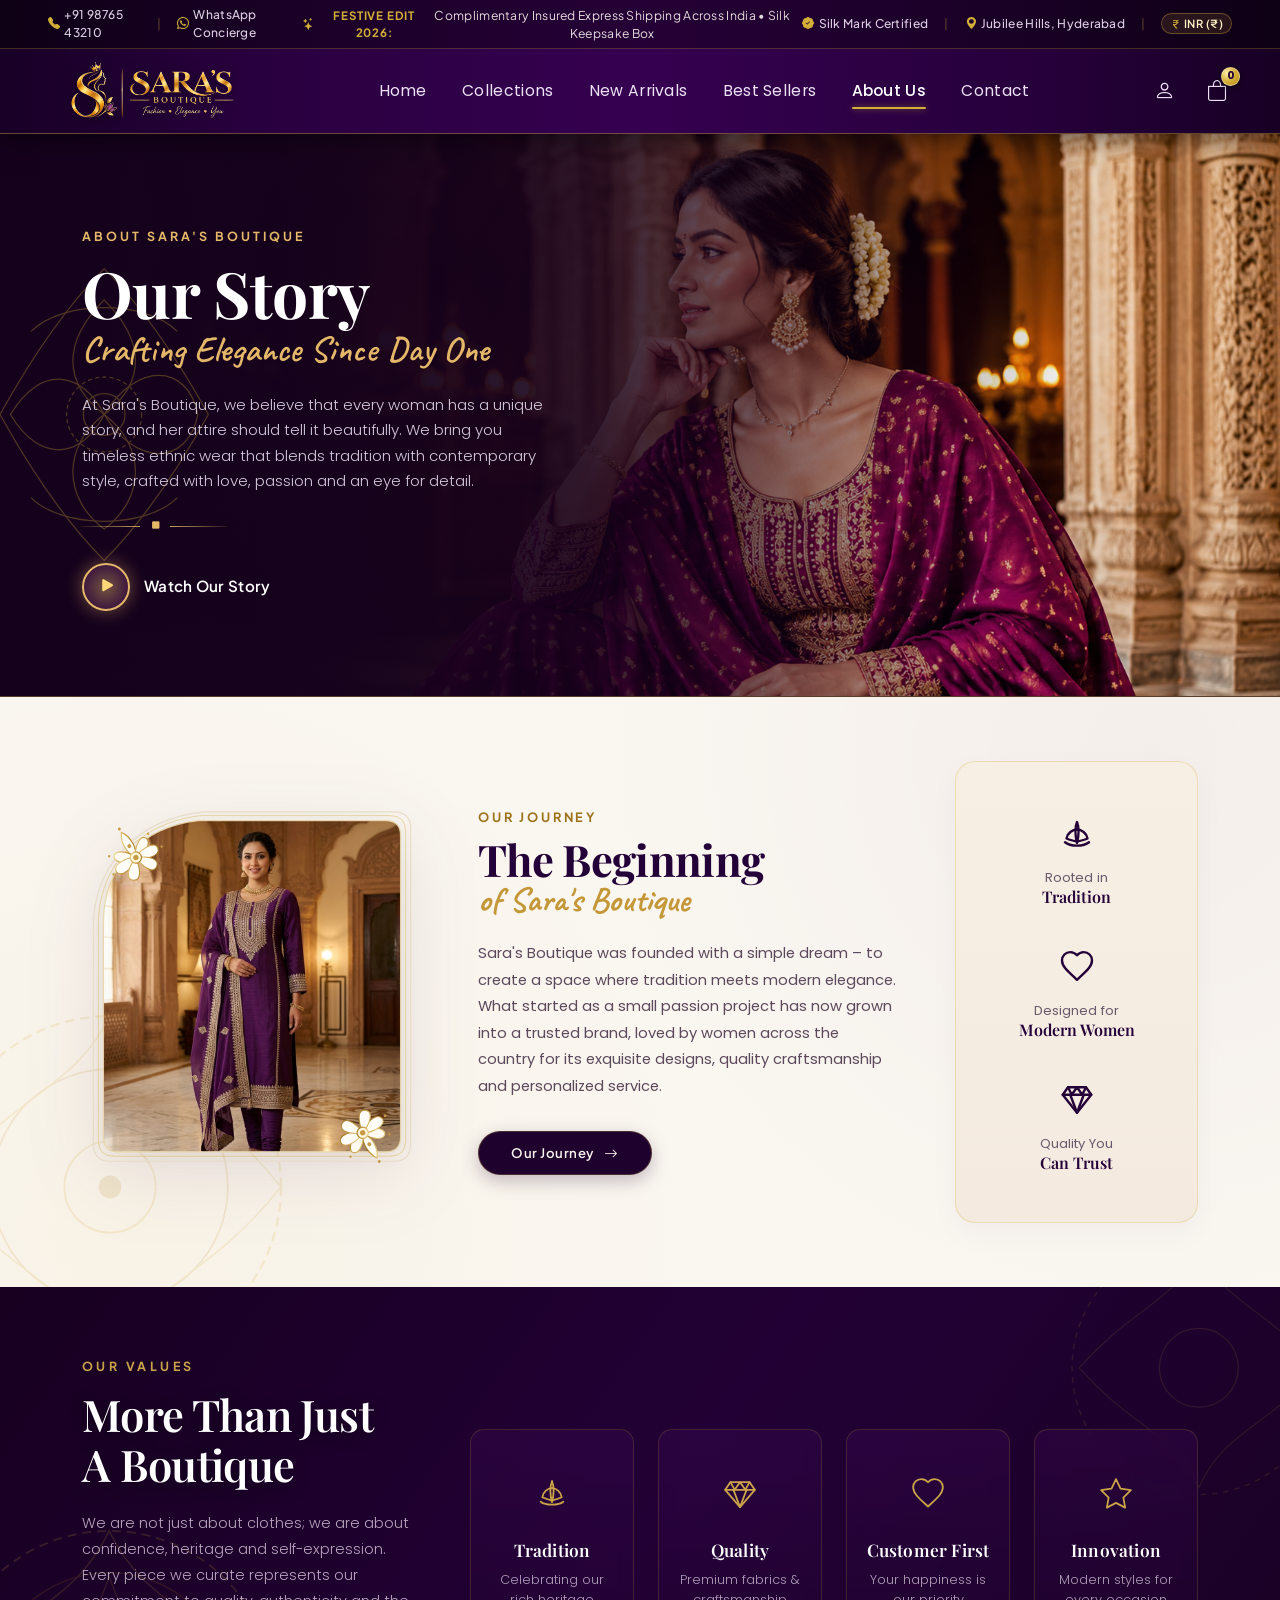
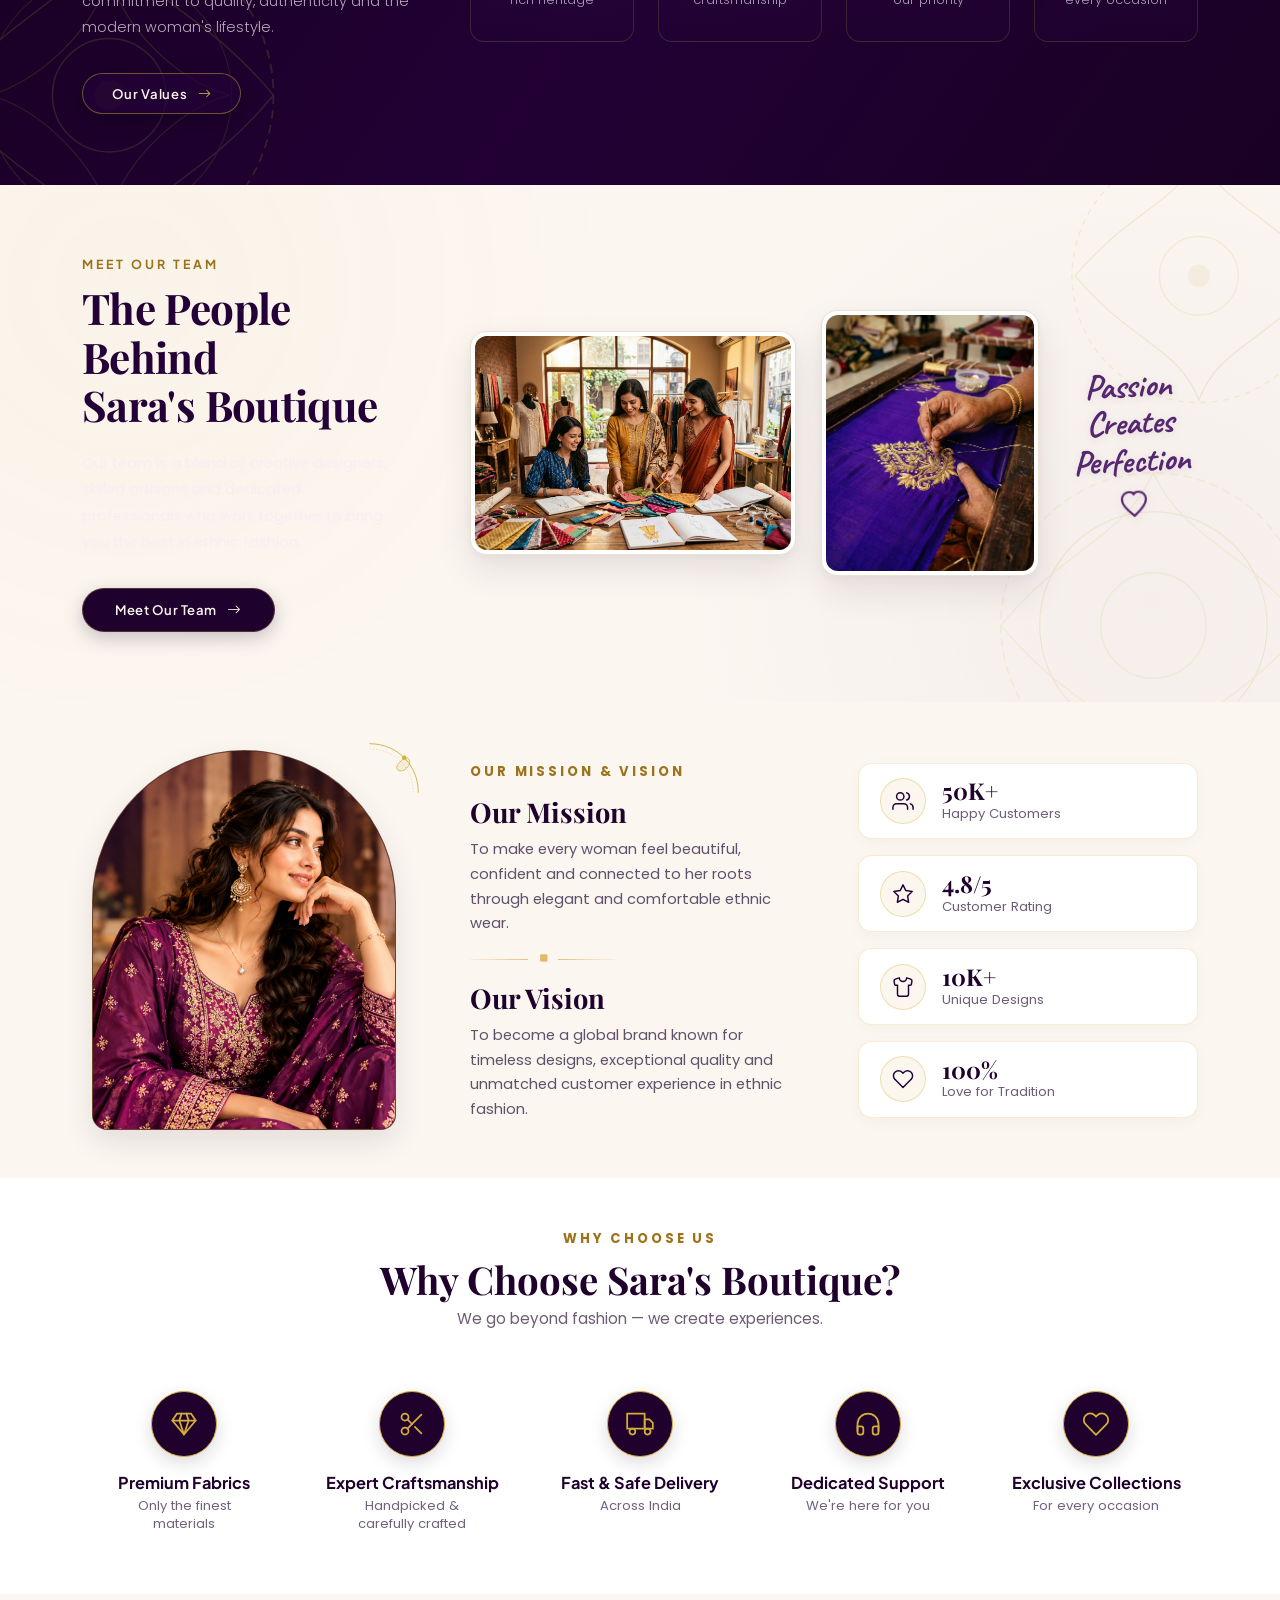
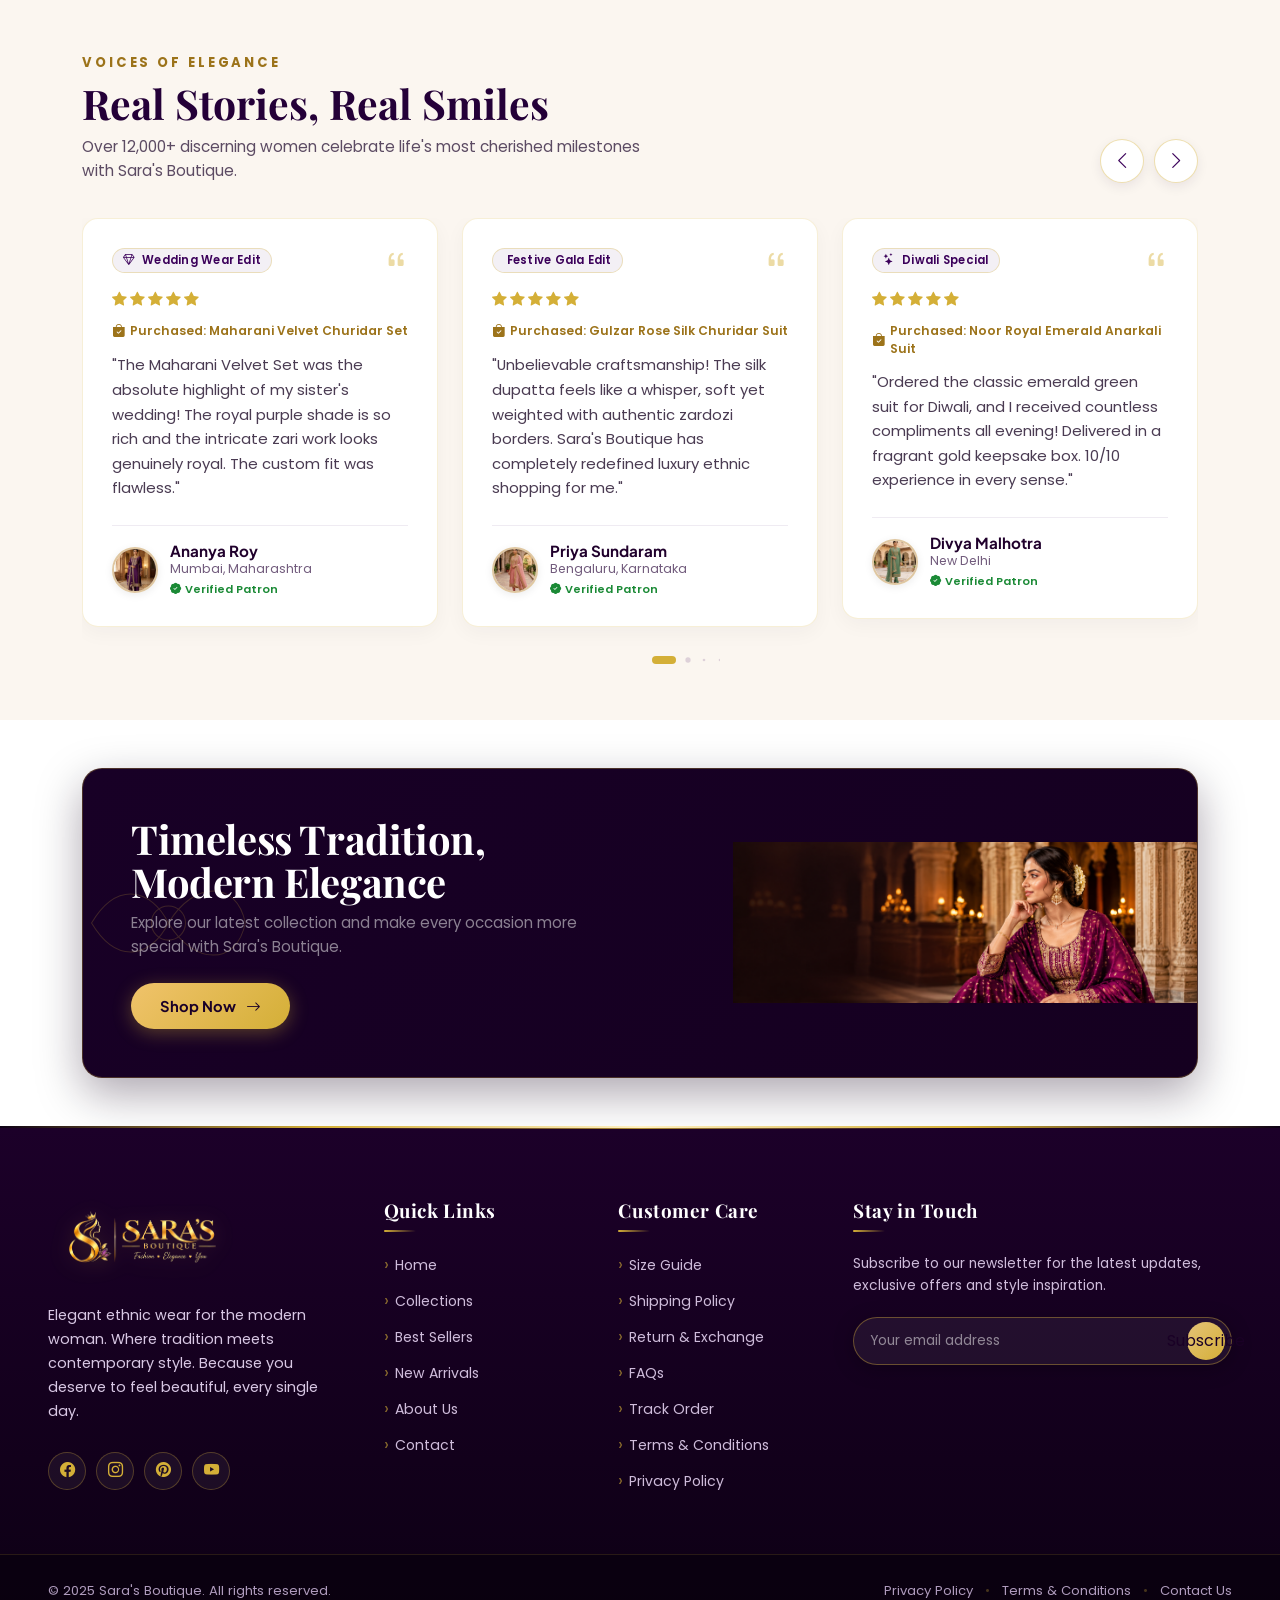
==== about.html @ 4262770d "changes new" ====
<!DOCTYPE html>
<html lang="en">

<head>
    <meta charset="UTF-8">
    <meta name="viewport" content="width=device-width, initial-scale=1.0">
    <title>About Us | Sara's Boutique - Luxury Indian Ethnic Fashion</title>
    <meta name="description" content="Discover Our Story at Sara's Boutique. Crafting elegance since day one with handcrafted luxury Indian ethnic fashion, royal Anarkalis, and pure mulberry silk churidar sets.">
    <meta name="keywords" content="About Sara's Boutique, Our Story, luxury indian ethnic wear, churidar sets, royal anarkali, zardozi embroidery, craft heritage">
    <meta name="author" content="Sara's Boutique">
    <meta name="theme-color" content="#180026">
    <link rel="canonical" href="http://127.0.0.1:5500/about.html">

    <!-- Open Graph / Social SEO -->
    <meta property="og:type" content="website">
    <meta property="og:title" content="Our Story | Sara's Boutique - Luxury Indian Ethnic Fashion">
    <meta property="og:description" content="At Sara's Boutique, we believe that every woman has a unique story, and her attire should tell it beautifully. Crafting elegance since day one.">
    <meta property="og:image" content="img/breadcrumbs.png">
    <meta property="og:url" content="http://127.0.0.1:5500/about.html">

    <!-- Twitter Card SEO -->
    <meta name="twitter:card" content="summary_large_image">
    <meta name="twitter:title" content="Our Story | Sara's Boutique">
    <meta name="twitter:description" content="Crafting elegance since day one. Handcrafted designer Churidar sets, royal Anarkalis, and pure silk ethnic ensembles.">
    <meta name="twitter:image" content="img/breadcrumbs.png">

    <!-- Schema.org JSON-LD Structured Data for SEO -->
    <script type="application/ld+json">
    {
      "@context": "https://schema.org",
      "@type": "AboutPage",
      "name": "Our Story - Sara's Boutique",
      "description": "Crafting Elegance Since Day One - Handcrafted luxury Indian ethnic fashion.",
      "url": "http://127.0.0.1:5500/about.html",
      "mainEntity": {
        "@type": "ClothingStore",
        "name": "Sara's Boutique",
        "telephone": "+91-9876543210",
        "email": "concierge@sarasboutique.com",
        "address": {
          "@type": "PostalAddress",
          "streetAddress": "Jubilee Hills",
          "addressLocality": "Hyderabad",
          "addressRegion": "Telangana",
          "addressCountry": "IN"
        }
      }
    }
    </script>

    <!-- Google Fonts: Cormorant Garamond, Playfair Display, Cinzel, Poppins, Plus Jakarta Sans, Caveat -->
    <link rel="preconnect" href="https://fonts.googleapis.com">
    <link rel="preconnect" href="https://fonts.gstatic.com" crossorigin>
    <link
        href="https://fonts.googleapis.com/css2?family=Caveat:wght@400;600;700&family=Cinzel:wght@400;500;600;700&family=Cormorant+Garamond:ital,wght@0,500;0,600;0,700;1,500;1,600;1,700&family=Playfair+Display:ital,wght@0,400;0,600;0,700;1,400;1,600;1,700&family=Plus+Jakarta+Sans:wght@400;500;600;700&family=Poppins:wght@300;400;500;600;700&display=swap"
        rel="stylesheet">

    <!-- Bootstrap 5 CSS -->
    <link href="https://cdn.jsdelivr.net/npm/bootstrap@5.3.3/dist/css/bootstrap.min.css" rel="stylesheet">

    <!-- Bootstrap Icons -->
    <link rel="stylesheet" href="https://cdn.jsdelivr.net/npm/bootstrap-icons@1.11.3/font/bootstrap-icons.min.css">

    <!-- Swiper 11 CSS -->
    <link rel="stylesheet" href="https://cdn.jsdelivr.net/npm/swiper@11/swiper-bundle.min.css">

    <!-- Custom Luxury Stylesheet -->
    <link rel="stylesheet" href="css/style.css">
</head>

<body>

    <!-- ===================== LUXURY TOP SMALL HEADER ===================== -->
    <aside class="luxury-top-bar" aria-label="Store Announcement and Concierge Bar">
        <div class="container-fluid px-lg-5 px-3">
            <div class="d-flex align-items-center justify-content-between">

                <!-- Left: Boutique Helpline & WhatsApp Concierge -->
                <div class="top-bar-left d-none d-md-flex align-items-center gap-3">
                    <a href="tel:+919876543210" title="Direct Boutique Concierge Helpline">
                        <i class="bi bi-telephone-fill text-gold me-1"></i>
                        <span>+91 98765 43210</span>
                    </a>
                    <span class="top-bar-divider d-none d-xl-inline">|</span>
                    <a href="https://wa.me/919876543210" target="_blank" class="d-none d-xl-inline-flex" title="Chat on WhatsApp" rel="noopener">
                        <i class="bi bi-whatsapp text-gold me-1"></i>
                        <span>WhatsApp Concierge</span>
                    </a>
                </div>

                <!-- Center: Luxury Announcement Highlight -->
                <div class="top-bar-center text-center flex-grow-1 mx-2">
                    <div class="top-bar-announcement">
                        <span class="gold-sparkle me-1"><i class="bi bi-stars"></i></span>
                        <span class="announcement-highlight">Festive Edit 2026:</span>
                        <span class="announcement-text d-none d-sm-inline">Complimentary Insured Express Shipping Across India • Silk Keepsake Box</span>
                        <span class="announcement-text d-inline d-sm-none">Complimentary Insured Shipping Across India</span>
                    </div>
                </div>

                <!-- Right: Silk Mark Certified, Flagship Store & Currency -->
                <div class="top-bar-right d-none d-md-flex align-items-center gap-3 justify-content-end">
                    <span class="top-bar-badge d-none d-lg-inline-flex" title="100% Certified Pure Silk">
                        <i class="bi bi-patch-check-fill text-gold me-1"></i>
                        <span>Silk Mark Certified</span>
                    </span>
                    <span class="top-bar-divider d-none d-lg-inline">|</span>
                    <span class="top-bar-location d-none d-xl-inline-flex" title="Our Flagship Store">
                        <i class="bi bi-geo-alt-fill text-gold me-1"></i>
                        <span>Jubilee Hills, Hyderabad</span>
                    </span>
                    <span class="top-bar-divider d-none d-xl-inline">|</span>
                    <span class="top-bar-currency" title="Currency Region">
                        <i class="bi bi-currency-rupee text-gold"></i>
                        <span>INR (₹)</span>
                    </span>
                </div>

            </div>
        </div>
    </aside>

    <header class="luxury-header">
        <div class="container-fluid px-lg-5 px-3">
            <div class="d-flex align-items-center justify-content-between">

                <!-- BRAND / LOGO -->
                <a href="index.html" class="brand-container" aria-label="Sara's Boutique Home">
                    <img src="img/logo1.png" alt="Sara's Boutique - Fashion · Elegance · You" class="brand-logo-img">
                </a>

                <!-- Desktop Navigation Links -->
                <nav class="d-none d-lg-block">
                    <ul class="nav-luxury-links">
                        <li><a href="index.html" class="nav-luxury-link">Home</a></li>
                        <li><a href="collection.html" class="nav-luxury-link">Collections</a></li>
                        <li><a href="index.html#newarrivals" class="nav-luxury-link">New Arrivals</a></li>
                        <li><a href="index.html#bestsellers" class="nav-luxury-link">Best Sellers</a></li>
                        <li><a href="about.html" class="nav-luxury-link active">About Us</a></li>
                        <li><a href="contact.html" class="nav-luxury-link">Contact</a></li>
                    </ul>
                </nav>

                <!-- Actions: Account, Cart & Mobile Toggle -->
                <div class="d-flex align-items-center gap-3">
                    <div class="nav-actions">
                        <!-- User profile / Account Login -->
                        <a href="index.html#account" class="action-icon-btn" title="Account / Login" aria-label="Account">
                            <i class="bi bi-person"></i>
                        </a>

                        <!-- Cart icon with luxury gold circle badge "0" -->
                        <a href="index.html#cart" class="action-icon-btn position-relative" title="Shopping Bag" id="cartBtn" aria-label="Shopping Cart">
                            <i class="bi bi-bag"></i>
                            <span class="badge-cart-gold" id="cartCount">0</span>
                        </a>
                    </div>

                    <!-- Mobile Hamburger Toggle -->
                    <button class="luxury-toggler d-lg-none" type="button" data-bs-toggle="offcanvas"
                        data-bs-target="#mobileMenu" aria-controls="mobileMenu" aria-label="Toggle navigation">
                        <i class="bi bi-list"></i>
                    </button>
                </div>

            </div>
        </div>
    </header>

    <!-- ===================== MOBILE OFFCANVAS DRAWER ===================== -->
    <div class="offcanvas offcanvas-end offcanvas-luxury" tabindex="-1" id="mobileMenu"
        aria-labelledby="mobileMenuLabel">
        <div class="offcanvas-header border-bottom border-warning border-opacity-25 pb-3">
            <div class="d-flex align-items-center gap-2">
                <img src="img/logo1.png" alt="Sara's Boutique"
                    style="height: 52px; width: auto; object-fit: contain; filter: drop-shadow(0 2px 6px rgba(0,0,0,0.5)) drop-shadow(0 0 10px rgba(212,175,55,0.3));">
            </div>
            <button type="button" class="btn-close btn-close-white" data-bs-dismiss="offcanvas"
                aria-label="Close"></button>
        </div>
        <div class="offcanvas-body d-flex flex-column justify-content-between pt-4">
            <ul class="nav flex-column gap-3">
                <li class="nav-item">
                    <a class="nav-luxury-link fs-5" href="index.html">Home</a>
                </li>
                <li class="nav-item">
                    <a class="nav-luxury-link fs-5" href="collection.html">Shop &amp; Collections</a>
                </li>
                <li class="nav-item">
                    <a class="nav-luxury-link fs-5" href="index.html#newarrivals">New Arrivals</a>
                </li>
                <li class="nav-item">
                    <a class="nav-luxury-link fs-5" href="index.html#bestsellers">Best Sellers</a>
                </li>
                <li class="nav-item">
                    <a class="nav-luxury-link active fs-5" href="about.html">About Us</a>
                </li>
                <li class="nav-item">
                    <a class="nav-luxury-link fs-5" href="contact.html">Contact</a>
                </li>
            </ul>

            <div class="pt-4 border-top border-warning border-opacity-25">
                <p class="brand-tagline text-center mb-2 fs-5">Fashion · Elegance · You</p>
                <div class="d-flex justify-content-center gap-4 text-secondary mt-3">
                    <a href="#instagram" class="text-decoration-none" style="color: var(--gold);"><i
                            class="bi bi-instagram fs-5"></i></a>
                    <a href="#pinterest" class="text-decoration-none" style="color: var(--gold);"><i
                            class="bi bi-pinterest fs-5"></i></a>
                    <a href="#facebook" class="text-decoration-none" style="color: var(--gold);"><i
                            class="bi bi-facebook fs-5"></i></a>
                </div>
            </div>
        </div>
    </div>

    <!-- ===================== HERO / STORY BREADCRUMB BANNER ===================== -->
    <section class="story-breadcrumb-banner" aria-label="Our Story - About Sara's Boutique">
        <!-- Floral outline watermark on left side -->
        <div class="story-floral-watermark" aria-hidden="true"></div>

        <div class="container">
            <div class="story-banner-inner">

                <!-- Eyebrow -->
                <span class="story-eyebrow">ABOUT SARA'S BOUTIQUE</span>

                <!-- Main Title: Our Story -->
                <h1 class="story-main-title">Our Story</h1>

                <!-- Cursive Gold Subtitle: Crafting Elegance Since Day One -->
                <span class="story-script-subtitle">Crafting Elegance Since Day One</span>

                <!-- Description Paragraph -->
                <p class="story-body-text">
                    At Sara's Boutique, we believe that every woman has a unique story, and her attire should tell it beautifully. We bring you timeless ethnic wear that blends tradition with contemporary style, crafted with love, passion and an eye for detail.
                </p>

                <!-- Gold Ornate Divider Line (— ◆ —) -->
                <div class="story-ornate-divider" aria-hidden="true">
                    <span class="ornate-line"></span>
                    <span class="ornate-diamond"><i class="bi bi-diamond-fill"></i></span>
                    <span class="ornate-line"></span>
                </div>

                <!-- Watch Our Story CTA with Glowing Circular Play Button -->
                <button type="button" class="watch-story-cta" onclick="openStoryVideo()" aria-label="Watch Our Story Video">
                    <span class="btn-story-play">
                        <i class="bi bi-play-fill"></i>
                    </span>
                    <span class="story-play-text">Watch Our Story</span>
                </button>

            </div>
        </div>
    </section>

    <!-- ===================== MAIN CONTENT WRAPPER ===================== -->
    <main id="mainContent">

        <!-- ===================== 1. OUR JOURNEY (Exact Asymmetrical Scooped Arch Section) ===================== -->
        <section class="journey-section" id="journey" aria-label="Our Journey - The Beginning of Sara's Boutique">
            <!-- Ambient Watermark Mandala in bottom-left background -->
            <svg class="ambient-mandala-bg" viewBox="0 0 200 200" fill="none" xmlns="http://www.w3.org/2000/svg" aria-hidden="true">
                <circle cx="100" cy="100" r="90" stroke="#D4AF37" stroke-width="1.2" stroke-dasharray="5 3"/>
                <circle cx="100" cy="100" r="62" stroke="#c49838" stroke-width="0.9"/>
                <path d="M100 10 C120 50 150 50 190 100 C150 150 120 150 100 190 C80 150 50 150 10 100 C50 50 80 50 100 10 Z" stroke="#D4AF37" stroke-width="0.8"/>
                <circle cx="100" cy="100" r="24" stroke="#D4AF37" stroke-width="1"/>
                <circle cx="100" cy="100" r="6" fill="#c49838"/>
            </svg>

            <div class="container journey-content-wrap">
                <div class="row align-items-center g-4 g-xl-5">

                    <!-- ═════════ 1. LEFT COLUMN: Asymmetrical Scooped Arch Image Frame ═════════ -->
                    <div class="col-12 col-lg-5 col-xl-4 text-center">
                        <div class="frame-showcase-box">
                            <svg class="asymmetric-svg-element" viewBox="0 0 540 600" fill="none" xmlns="http://www.w3.org/2000/svg">
                                <defs>
                                    <!-- The Exact Scooped Arch Cutout ClipPath -->
                                    <clipPath id="archScoopClip">
                                        <path d="
                                            M 185 28
                                            H 482
                                            Q 506 28 506 52
                                            V 530
                                            Q 506 554 482 554
                                            H 58
                                            Q 34 554 34 530
                                            V 190
                                            C 34 100, 95 38, 185 28
                                            Z
                                        "/>
                                    </clipPath>

                                    <!-- Gold Linear Gradient for Lotus Crests -->
                                    <linearGradient id="goldFiligreeGrad" x1="0%" y1="0%" x2="100%" y2="100%">
                                        <stop offset="0%" stop-color="#F2DD9C"/>
                                        <stop offset="50%" stop-color="#C59A41"/>
                                        <stop offset="100%" stop-color="#9C731A"/>
                                    </linearGradient>

                                    <!-- Stylized Gold Botanical Lotus Crest (Reusable) -->
                                    <g id="floralMandalaCrest">
                                        <!-- Center Petal -->
                                        <path d="M 0 -44 C 9 -32 9 -12 0 0 C -9 -12 -9 -32 0 -44 Z" fill="#FFFDF8" stroke="url(#goldFiligreeGrad)" stroke-width="1.8"/>
                                        <circle cx="0" cy="-20" r="3" fill="#C59A41"/>
                                        <!-- Flanking Side Petals -->
                                        <path d="M 0 0 C -6 -16 -22 -26 -28 -18 C -33 -10 -15 6 0 0 Z" fill="#FFFBF2" stroke="url(#goldFiligreeGrad)" stroke-width="1.6"/>
                                        <path d="M 0 0 C 6 -16 22 -26 28 -18 C 33 -10 15 6 0 0 Z" fill="#FFFBF2" stroke="url(#goldFiligreeGrad)" stroke-width="1.6"/>
                                        <!-- Secondary Outer Petals -->
                                        <path d="M 0 0 C -12 -8 -38 -8 -36 4 C -34 16 -12 12 0 0 Z" fill="#FFFDF8" stroke="url(#goldFiligreeGrad)" stroke-width="1.5"/>
                                        <path d="M 0 0 C 12 -8 38 -8 36 4 C 34 16 12 12 0 0 Z" fill="#FFFDF8" stroke="url(#goldFiligreeGrad)" stroke-width="1.5"/>
                                        <!-- Lower Base Pedestal Arcs -->
                                        <path d="M 0 0 C -16 6 -32 20 -20 28 C -8 35 -2 14 0 0 Z" fill="#FFFDF8" stroke="url(#goldFiligreeGrad)" stroke-width="1.5"/>
                                        <path d="M 0 0 C 16 6 32 20 20 28 C 8 35 2 14 0 0 Z" fill="#FFFDF8" stroke="url(#goldFiligreeGrad)" stroke-width="1.5"/>
                                        <!-- Center Core Rings -->
                                        <circle cx="0" cy="0" r="8.5" fill="#FFF7DE" stroke="url(#goldFiligreeGrad)" stroke-width="1.8"/>
                                        <circle cx="0" cy="0" r="4" fill="#C59A41"/>
                                        <!-- Radiating Filigree Dots -->
                                        <circle cx="0" cy="-50" r="2.2" fill="#C59A41"/>
                                        <circle cx="-34" cy="-22" r="1.8" fill="#C59A41"/>
                                        <circle cx="34" cy="-22" r="1.8" fill="#C59A41"/>
                                        <circle cx="-42" cy="5" r="1.8" fill="#C59A41"/>
                                        <circle cx="42" cy="5" r="1.8" fill="#C59A41"/>
                                    </g>
                                </defs>

                                <!-- Outer Floating Delicate Double-Line Offset Frame -->
                                <path d="
                                    M 194 14
                                    H 495
                                    Q 522 14 522 41
                                    V 542
                                    Q 522 569 495 569
                                    H 45
                                    Q 18 569 18 542
                                    V 198
                                    C 18 95, 92 24, 194 14
                                    Z
                                " fill="none" stroke="#E6DAC8" stroke-width="1.8" opacity="0.95"/>

                                <path d="
                                    M 190 20
                                    H 489
                                    Q 514 20 514 45
                                    V 536
                                    Q 514 561 489 561
                                    H 51
                                    Q 26 561 26 536
                                    V 194
                                    C 26 98, 93 30, 190 20
                                    Z
                                " fill="none" stroke="#D4AF37" stroke-width="0.9" opacity="0.7"/>

                                <!-- Pure White Frame Canvas Base -->
                                <path d="
                                    M 185 28
                                    H 482
                                    Q 506 28 506 52
                                    V 530
                                    Q 506 554 482 554
                                    H 58
                                    Q 34 554 34 530
                                    V 190
                                    C 34 100, 95 38, 185 28
                                    Z
                                " fill="#FFFFFF"/>

                                <!-- Image Clipped via the Scooped Arch Geometry -->
                                <g clip-path="url(#archScoopClip)">
                                    <image 
                                        id="journeyModelImage"
                                        href="img/card_purple.jpg" 
                                        x="25" 
                                        y="18" 
                                        width="490" 
                                        height="545" 
                                        preserveAspectRatio="xMidYMid slice"
                                    />
                                </g>

                                <!-- Inner Subtle Gold Stroke around image edge -->
                                <path d="
                                    M 185 28
                                    H 482
                                    Q 506 28 506 52
                                    V 530
                                    Q 506 554 482 554
                                    H 58
                                    Q 34 554 34 530
                                    V 190
                                    C 34 100, 95 38, 185 28
                                    Z
                                " fill="none" stroke="#E6D3A3" stroke-width="2" opacity="0.85"/>

                                <!-- Top-Left Gold Lotus Crest (Nested inside the scooped arch notch) -->
                                <use href="#floralMandalaCrest" x="80" y="85" transform="rotate(-30, 80, 85) scale(1.05)"/>

                                <!-- Bottom-Right Gold Lotus Crest (Anchored at bottom-right corner) -->
                                <use href="#floralMandalaCrest" x="480" y="535" transform="rotate(150, 480, 535) scale(1.05)"/>
                            </svg>
                        </div>
                    </div>

                    <!-- ═════════ 2. MIDDLE COLUMN: Typography & Story Narrative ═════════ -->
                    <div class="col-12 col-lg-4 col-xl-5">
                        <div class="story-text-wrap">
                            
                            <!-- Eyebrow Subtitle -->
                            <span class="eyebrow-journey">OUR JOURNEY</span>

                            <!-- Main Heading Line 1 -->
                            <h2 class="heading-beginning">The Beginning</h2>

                            <!-- Main Heading Line 2 (Script) -->
                            <span class="script-boutique">of Sara's Boutique</span>

                            <!-- Body Narrative Copy -->
                            <p class="body-narrative">
                                Sara's Boutique was founded with a simple dream – to create a space where tradition meets modern elegance. What started as a small passion project has now grown into a trusted brand, loved by women across the country for its exquisite designs, quality craftsmanship and personalized service.
                            </p>

                            <!-- CTA Button -->
                            <div>
                                <a href="index.html#collections" class="btn-journey-action">
                                    <span>Our Journey</span>
                                    <i class="bi bi-arrow-right"></i>
                                </a>
                            </div>

                        </div>
                    </div>

                    <!-- ═════════ 3. RIGHT COLUMN: 3-Tier Features Card ═════════ -->
                    <div class="col-12 col-lg-3 col-xl-3">
                        <div class="features-pill-card">
                            
                            <!-- Feature 1: Rooted in Tradition (Lotus Icon) -->
                            <div class="feature-stack-item">
                                <div class="feature-icon-box">
                                    <svg class="feature-vector-svg" viewBox="0 0 24 24">
                                        <path d="M12 4C13.5 8 13.5 12 12 18C10.5 12 10.5 8 12 4Z"/>
                                        <path d="M12 9C9 9 5.5 11.5 5 15C7 16 9.5 16.5 12 17"/>
                                        <path d="M12 9C15 9 18.5 11.5 19 15C17 16 14.5 16.5 12 17"/>
                                        <path d="M4 17.5C7.5 20.5 16.5 20.5 20 17.5"/>
                                    </svg>
                                </div>
                                <span class="feature-text-line1">Rooted in</span>
                                <span class="feature-text-line2">Tradition</span>
                            </div>

                            <!-- Feature 2: Designed for Modern Women (Heart Icon) -->
                            <div class="feature-stack-item">
                                <div class="feature-icon-box">
                                    <svg class="feature-vector-svg" viewBox="0 0 24 24">
                                        <path d="M12 20.5L10.55 19.18C5.4 14.5 2 11.42 2 7.6C2 4.5 4.42 2.08 7.5 2.08C9.24 2.08 10.91 2.89 12 4.15C13.09 2.89 14.76 2.08 16.5 2.08C19.58 2.08 22 4.5 22 7.6C22 11.42 18.6 14.5 13.45 19.19L12 20.5Z"/>
                                    </svg>
                                </div>
                                <span class="feature-text-line1">Designed for</span>
                                <span class="feature-text-line2">Modern Women</span>
                            </div>

                            <!-- Feature 3: Quality You Can Trust (Diamond Gem Icon) -->
                            <div class="feature-stack-item">
                                <div class="feature-icon-box">
                                    <svg class="feature-vector-svg" viewBox="0 0 24 24">
                                        <path d="M6 3.5L2.5 8.5L12 20.5L21.5 8.5L18 3.5H6Z"/>
                                        <path d="M2.5 8.5H21.5"/>
                                        <path d="M7.5 8.5L12 20.5L16.5 8.5"/>
                                        <path d="M6 3.5L8.5 8.5L12 3.5L15.5 8.5L18 3.5"/>
                                    </svg>
                                </div>
                                <span class="feature-text-line1">Quality You</span>
                                <span class="feature-text-line2">Can Trust</span>
                            </div>

                        </div>
                    </div>

                </div>
            </div>
        </section>

        <!-- ===================== 2. OUR VALUES SECTION ===================== -->
        <section class="values-section" id="our-values" aria-label="Our Values — Sara's Boutique">

            <!-- Background Faint Gold Mandala (Bottom-Left) -->
            <svg class="mandala-watermark-left" viewBox="0 0 240 240" fill="none" xmlns="http://www.w3.org/2000/svg" aria-hidden="true">
                <circle cx="120" cy="120" r="110" stroke="#D4AF37" stroke-width="1.2" stroke-dasharray="6 4"/>
                <circle cx="120" cy="120" r="82" stroke="#B8860B" stroke-width="0.8"/>
                <path d="M120 10 C144 60 180 60 230 120 C180 180 144 180 120 230 C96 180 60 180 10 120 C60 60 96 60 120 10 Z" stroke="#D4AF37" stroke-width="1"/>
                <circle cx="120" cy="120" r="38" stroke="#D4AF37" stroke-width="1"/>
                <circle cx="120" cy="120" r="10" fill="#C59A41" opacity="0.6"/>
                <!-- Petals radiating -->
                <path d="M120 40 C130 75 165 110 200 120 C165 130 130 165 120 200 C110 165 75 130 40 120 C75 110 110 75 120 40 Z" stroke="#D4AF37" stroke-width="0.7"/>
            </svg>

            <!-- Background Faint Gold Motif (Top-Right) -->
            <svg class="mandala-watermark-right" viewBox="0 0 200 200" fill="none" xmlns="http://www.w3.org/2000/svg" aria-hidden="true">
                <circle cx="100" cy="100" r="90" stroke="#D4AF37" stroke-width="1" stroke-dasharray="4 4"/>
                <path d="M100 15 C118 55 145 55 185 100 C145 145 118 145 100 185 C82 145 55 145 15 100 C55 55 82 55 100 15 Z" stroke="#D4AF37" stroke-width="0.8"/>
                <circle cx="100" cy="100" r="28" stroke="#D4AF37" stroke-width="0.9"/>
            </svg>

            <div class="container values-content-wrap">
                <div class="row align-items-center g-4 g-xl-5">

                    <!-- ═════════ LEFT COLUMN: Story & Call to Action ═════════ -->
                    <div class="col-12 col-lg-5 col-xl-4">
                        <div class="values-left-wrap">
                            
                            <!-- Eyebrow -->
                            <span class="eyebrow-values">OUR VALUES</span>

                            <!-- Main Heading -->
                            <h2 class="heading-values">
                                More Than Just<br>A Boutique
                            </h2>

                            <!-- Narrative Paragraph -->
                            <p class="desc-values">
                                We are not just about clothes; we are about confidence, heritage and self-expression. Every piece we curate represents our commitment to quality, authenticity and the modern woman's lifestyle.
                            </p>

                            <!-- Action Button -->
                            <div>
                                <a href="index.html#collections" class="btn-values-pill">
                                    <span>Our Values</span>
                                    <i class="bi bi-arrow-right"></i>
                                </a>
                            </div>

                        </div>
                    </div>

                    <!-- ═════════ RIGHT COLUMN: 4 Value Cards ═════════ -->
                    <div class="col-12 col-lg-7 col-xl-8">
                        <div class="row row-cols-2 row-cols-md-4 g-3 g-xl-4">

                            <!-- ── Card 1: Tradition (Lotus Flower Icon) ── -->
                            <div class="col">
                                <div class="value-card-box">
                                    <div class="value-icon-container">
                                        <svg class="value-svg-icon" viewBox="0 0 32 32">
                                            <!-- Lotus Center Petal -->
                                            <path d="M16 5C17.8 10 17.8 16 16 23C14.2 16 14.2 10 16 5Z"/>
                                            <!-- Flanking Petals -->
                                            <path d="M16 11C12.5 11 8.5 14.2 7.8 18.8C10.2 20 13.2 20.8 16 21.5"/>
                                            <path d="M16 11C19.5 11 23.5 14.2 24.2 18.8C21.8 20 18.8 20.8 16 21.5"/>
                                            <!-- Lower Base Arch -->
                                            <path d="M6.5 22.5C10.5 25.8 21.5 25.8 25.5 22.5"/>
                                        </svg>
                                    </div>
                                    <h3 class="value-card-title">Tradition</h3>
                                    <p class="value-card-desc">Celebrating our rich heritage</p>
                                </div>
                            </div>

                            <!-- ── Card 2: Quality (Diamond Gem Icon) ── -->
                            <div class="col">
                                <div class="value-card-box">
                                    <div class="value-icon-container">
                                        <svg class="value-svg-icon" viewBox="0 0 32 32">
                                            <!-- Diamond Outer -->
                                            <path d="M8 6L3.5 12.5L16 27L28.5 12.5L24 6H8Z"/>
                                            <!-- Diamond Horizontal Girdle -->
                                            <path d="M3.5 12.5H28.5"/>
                                            <!-- Lower Facet Triangles -->
                                            <path d="M10.5 12.5L16 27L21.5 12.5"/>
                                            <!-- Top Crown Facets -->
                                            <path d="M8 6L11.5 12.5L16 6L20.5 12.5L24 6"/>
                                        </svg>
                                    </div>
                                    <h3 class="value-card-title">Quality</h3>
                                    <p class="value-card-desc">Premium fabrics &amp; craftsmanship</p>
                                </div>
                            </div>

                            <!-- ── Card 3: Customer First (Heart Icon) ── -->
                            <div class="col">
                                <div class="value-card-box">
                                    <div class="value-icon-container">
                                        <svg class="value-svg-icon" viewBox="0 0 32 32">
                                            <path d="M16 26.5L14.2 24.85C7.8 19.05 3.5 15.15 3.5 10.35C3.5 6.45 6.5 3.5 10.35 3.5C12.55 3.5 14.65 4.5 16 6.1C17.35 4.5 19.45 3.5 21.65 3.5C25.5 3.5 28.5 6.45 28.5 10.35C28.5 15.15 24.2 19.05 17.8 24.85L16 26.5Z"/>
                                        </svg>
                                    </div>
                                    <h3 class="value-card-title">Customer First</h3>
                                    <p class="value-card-desc">Your happiness is our priority</p>
                                </div>
                            </div>

                            <!-- ── Card 4: Innovation (5-Point Star Icon) ── -->
                            <div class="col">
                                <div class="value-card-box">
                                    <div class="value-icon-container">
                                        <svg class="value-svg-icon" viewBox="0 0 32 32">
                                            <polygon points="16,3.5 19.8,11.5 28.5,12.8 22.2,19 23.7,27.5 16,23.5 8.3,27.5 9.8,19 3.5,12.8 12.2,11.5"/>
                                        </svg>
                                    </div>
                                    <h3 class="value-card-title">Innovation</h3>
                                    <p class="value-card-desc">Modern styles for every occasion</p>
                                </div>
                            </div>

                        </div>
                    </div>

                </div>
            </div>
        </section>

        <!-- ===================== 3. MEET OUR TEAM - THE PEOPLE BEHIND SARA'S BOUTIQUE ===================== -->
        <section class="team-section" id="meet-our-team" aria-label="Meet Our Team — Sara's Boutique">
            <!-- Ambient Gold Floral Mandala Watermark (Top-Right) -->
            <svg class="mandala-watermark-top-right" viewBox="0 0 200 200" fill="none" xmlns="http://www.w3.org/2000/svg" aria-hidden="true">
                <circle cx="100" cy="100" r="90" stroke="#D4AF37" stroke-width="1" stroke-dasharray="4 4"/>
                <path d="M100 12 C115 50 145 50 188 100 C145 150 115 150 100 188 C85 150 55 150 12 100 C55 50 85 50 100 12 Z" stroke="#C59A41" stroke-width="0.9"/>
                <circle cx="100" cy="100" r="28" stroke="#D4AF37" stroke-width="0.9"/>
                <circle cx="100" cy="100" r="8" fill="#C59A41" opacity="0.5"/>
            </svg>

            <!-- Ambient Gold Floral Mandala Watermark (Bottom-Right) -->
            <svg class="mandala-watermark-bottom-right" viewBox="0 0 240 240" fill="none" xmlns="http://www.w3.org/2000/svg" aria-hidden="true">
                <circle cx="120" cy="120" r="110" stroke="#D4AF37" stroke-width="1.2" stroke-dasharray="6 4"/>
                <circle cx="120" cy="120" r="82" stroke="#B8860B" stroke-width="0.8"/>
                <path d="M120 10 C144 60 180 60 230 120 C180 180 144 180 120 230 C96 180 60 180 10 120 C60 60 96 60 120 10 Z" stroke="#D4AF37" stroke-width="1"/>
                <circle cx="120" cy="120" r="38" stroke="#D4AF37" stroke-width="1"/>
            </svg>

            <div class="container team-content-wrap">
                <div class="row align-items-center g-4 g-xl-5">

                    <!-- ═════════ LEFT COLUMN: Story & Call to Action ═════════ -->
                    <div class="col-12 col-lg-5 col-xl-4">
                        <div class="team-story-wrap">
                            
                            <!-- Eyebrow Subheader -->
                            <span class="eyebrow-team">MEET OUR TEAM</span>

                            <!-- Main Heading -->
                            <h2 class="heading-team">
                                The People Behind<br>Sara's Boutique
                            </h2>

                            <!-- Narrative Paragraph -->
                            <p class="desc-team">
                                Our team is a blend of creative designers, skilled artisans and dedicated professionals who work together to bring you the best in ethnic fashion.
                            </p>

                            <!-- Rounded Action Button -->
                            <div>
                                <a href="index.html#contact" class="btn-team-pill">
                                    <span>Meet Our Team</span>
                                    <i class="bi bi-arrow-right"></i>
                                </a>
                            </div>

                        </div>
                    </div>

                    <!-- ═════════ RIGHT COLUMN: Dual Photos & Calligraphy Accent ═════════ -->
                    <div class="col-12 col-lg-7 col-xl-8">
                        <div class="photo-gallery-wrap">

                            <!-- Photo 1: Creative Designers Team -->
                            <div class="photo-card-team">
                                <img 
                                    id="teamPhotoOne"
                                    src="img/team_designers.jpg" 
                                    alt="Sara's Boutique Creative Design Team Collaborating"
                                    loading="lazy"
                                />
                            </div>

                            <!-- Photo 2: Handcrafted Zardozi Embroidery Artisan -->
                            <div class="photo-card-artisan">
                                <img 
                                    id="teamPhotoTwo"
                                    src="img/team_artisan.jpg" 
                                    alt="Skilled Artisan Crafting Embroidery on Purple Silk"
                                    loading="lazy"
                                />
                            </div>

                            <!-- Calligraphy Accent: Passion Creates Perfection ♡ -->
                            <div class="calligraphy-accent-col">
                                <div class="script-lines">
                                    Passion<br>
                                    Creates<br>
                                    Perfection
                                </div>
                                <!-- Hand-drawn heart SVG -->
                                <svg class="hand-drawn-heart" viewBox="0 0 32 32" aria-hidden="true">
                                    <path d="M16 27 C15.2 26.2 4 17.5 4 10.5 C4 6 7.5 3 11.5 3 C14 3 15.8 4.5 16 5.5 C16.2 4.5 18 3 20.5 3 C24.5 3 28 6 28 10.5 C28 17.5 16.8 26.2 16 27 Z"/>
                                </svg>
                            </div>

                        </div>
                    </div>

                </div>
            </div>
        </section>

        <!-- ===================== 4. OUR MISSION & VISION + METRICS ===================== -->
        <section class="section-bg-ivory py-5 position-relative" id="mission" aria-label="Our Mission and Vision">
            <div class="container">
                <div class="row align-items-center g-4 g-lg-5">

                    <!-- Col 1 (Left): Silk Swatch Graphic Frame with Gold Flourish -->
                    <div class="col-lg-4 col-md-5">
                        <div class="mission-arch-container mx-auto">
                            <!-- SVG Corner Motif Top-Right -->
                            <svg class="gold-corner-motif top-right" viewBox="0 0 100 100" fill="none" xmlns="http://www.w3.org/2000/svg" aria-hidden="true">
                                <path d="M12,88 C12,45 45,12 88,12" stroke="#d4af37" stroke-width="1.4" stroke-linecap="round"/>
                                <path d="M20,88 C20,50 50,20 88,20" stroke="#d4af37" stroke-width="1" stroke-dasharray="2,3" opacity="0.6"/>
                                <path d="M38,38 C28,28 20,40 30,50 C40,60 52,52 42,42 Z" stroke="#d4af37" stroke-width="1.2" fill="rgba(212,175,55,0.12)"/>
                                <circle cx="34" cy="34" r="3.5" fill="#d4af37"/>
                            </svg>

                            <div class="mission-arch-frame">
                                <img src="img/offbanner.png" alt="Pure Silk Weaves and Royal Zardozi" class="w-100 h-100 object-fit-cover" loading="lazy">
                            </div>
                        </div>
                    </div>

                    <!-- Col 2 (Middle): Mission & Vision -->
                    <div class="col-lg-4 col-md-7">
                        <div class="pe-lg-2">
                            <span class="section-eyebrow-gold">OUR MISSION &amp; VISION</span>

                            <h3 class="mission-heading-title mt-2 mb-2">Our Mission</h3>
                            <p class="mission-body-desc mb-3">
                                To make every woman feel beautiful, confident and connected to her roots through elegant and comfortable ethnic wear.
                            </p>

                            <!-- Gold Ornate Divider Line (— ◆ —) -->
                            <div class="story-ornate-divider my-3" aria-hidden="true">
                                <span class="ornate-line"></span>
                                <span class="ornate-diamond"><i class="bi bi-diamond-fill"></i></span>
                                <span class="ornate-line"></span>
                            </div>

                            <h3 class="mission-heading-title mt-3 mb-2">Our Vision</h3>
                            <p class="mission-body-desc mb-0">
                                To become a global brand known for timeless designs, exceptional quality and unmatched customer experience in ethnic fashion.
                            </p>
                        </div>
                    </div>

                    <!-- Col 3 (Right): 4 Stat Badges in Responsive Grid -->
                    <div class="col-lg-4 col-12">
                        <div class="row row-cols-1 row-cols-sm-2 row-cols-lg-1 g-3">
                            <!-- Stat 1: 50K+ -->
                            <div class="col">
                                <div class="mission-stat-badge">
                                    <div class="mission-stat-icon">
                                        <svg viewBox="0 0 24 24" width="22" height="22" fill="none" stroke="#240038" stroke-width="1.6" stroke-linecap="round" stroke-linejoin="round">
                                            <path d="M17 21v-2a4 4 0 0 0-4-4H5a4 4 0 0 0-4 4v2"/>
                                            <circle cx="9" cy="7" r="4"/>
                                            <path d="M23 21v-2a4 4 0 0 0-3-3.87"/>
                                            <path d="M16 3.13a4 4 0 0 1 0 7.75"/>
                                        </svg>
                                    </div>
                                    <div>
                                        <div class="mission-stat-num">50K+</div>
                                        <p class="mission-stat-lbl">Happy Customers</p>
                                    </div>
                                </div>
                            </div>

                            <!-- Stat 2: 4.8/5 -->
                            <div class="col">
                                <div class="mission-stat-badge">
                                    <div class="mission-stat-icon">
                                        <svg viewBox="0 0 24 24" width="22" height="22" fill="none" stroke="#240038" stroke-width="1.6" stroke-linecap="round" stroke-linejoin="round">
                                            <polygon points="12 2 15.09 8.26 22 9.27 17 14.14 18.18 21.02 12 17.77 5.82 21.02 7 14.14 2 9.27 8.91 8.26 12 2"/>
                                        </svg>
                                    </div>
                                    <div>
                                        <div class="mission-stat-num">4.8/5</div>
                                        <p class="mission-stat-lbl">Customer Rating</p>
                                    </div>
                                </div>
                            </div>

                            <!-- Stat 3: 10K+ -->
                            <div class="col">
                                <div class="mission-stat-badge">
                                    <div class="mission-stat-icon">
                                        <svg viewBox="0 0 24 24" width="22" height="22" fill="none" stroke="#240038" stroke-width="1.6" stroke-linecap="round" stroke-linejoin="round">
                                            <path d="M20.38 3.46L16 2a4 4 0 0 1-8 0L3.62 3.46a2 2 0 0 0-1.34 2.23l.58 3.47a1 1 0 0 0 .99.84H6v10a2 2 0 0 0 2 2h8a2 2 0 0 0 2-2V10h2.15a1 1 0 0 0 .99-.84l.58-3.47a2 2 0 0 0-1.34-2.23z"/>
                                        </svg>
                                    </div>
                                    <div>
                                        <div class="mission-stat-num">10K+</div>
                                        <p class="mission-stat-lbl">Unique Designs</p>
                                    </div>
                                </div>
                            </div>

                            <!-- Stat 4: 100% -->
                            <div class="col">
                                <div class="mission-stat-badge">
                                    <div class="mission-stat-icon">
                                        <svg viewBox="0 0 24 24" width="22" height="22" fill="none" stroke="#240038" stroke-width="1.6" stroke-linecap="round" stroke-linejoin="round">
                                            <path d="M20.84 4.61a5.5 5.5 0 0 0-7.78 0L12 5.67l-1.06-1.06a5.5 5.5 0 0 0-7.78 7.78l1.06 1.06L12 21.23l7.78-7.78 1.06-1.06a5.5 5.5 0 0 0 0-7.78z"/>
                                        </svg>
                                    </div>
                                    <div>
                                        <div class="mission-stat-num">100%</div>
                                        <p class="mission-stat-lbl">Love for Tradition</p>
                                    </div>
                                </div>
                            </div>
                        </div>
                    </div>

                </div>
            </div>
        </section>

        <!-- ===================== 5. WHY CHOOSE SARA'S BOUTIQUE? ===================== -->
        <section class="section-bg-white py-5" id="whychoose" aria-label="Why Choose Sara's Boutique">
            <div class="container">
                <div class="text-center mb-5">
                    <span class="section-eyebrow-gold">WHY CHOOSE US</span>
                    <h2 class="why-choose-heading">Why Choose Sara's Boutique?</h2>
                    <p class="why-choose-subtitle">
                        We go beyond fashion — we create experiences.
                    </p>
                </div>

                <!-- 5 Icons in a Row on Desktop -->
                <div class="row g-3 g-lg-4 text-center justify-content-center">
                    <!-- Feature 1: Premium Fabrics -->
                    <div class="col-lg col-md-4 col-6">
                        <div class="why-choose-item-box">
                            <div class="why-circle-icon mx-auto">
                                <svg viewBox="0 0 24 24" width="28" height="28" fill="none" stroke="#d4af37" stroke-width="1.5" stroke-linecap="round" stroke-linejoin="round">
                                    <path d="M6 3h12l4 6-10 12L2 9l4-6z"/>
                                    <path d="M2 9h20"/>
                                    <path d="M10 3l-2 6 4 12 4-12-2-6"/>
                                </svg>
                            </div>
                            <h4 class="why-item-title">Premium Fabrics</h4>
                            <p class="why-item-desc">Only the finest<br>materials</p>
                        </div>
                    </div>

                    <!-- Feature 2: Expert Craftsmanship -->
                    <div class="col-lg col-md-4 col-6">
                        <div class="why-choose-item-box">
                            <div class="why-circle-icon mx-auto">
                                <svg viewBox="0 0 24 24" width="28" height="28" fill="none" stroke="#d4af37" stroke-width="1.5" stroke-linecap="round" stroke-linejoin="round">
                                    <circle cx="6" cy="6" r="3"/>
                                    <circle cx="6" cy="18" r="3"/>
                                    <line x1="20" y1="4" x2="8.12" y2="15.88"/>
                                    <line x1="14.47" y1="14.48" x2="20" y2="20"/>
                                    <line x1="8.12" y1="8.12" x2="12" y2="12"/>
                                </svg>
                            </div>
                            <h4 class="why-item-title">Expert Craftsmanship</h4>
                            <p class="why-item-desc">Handpicked &amp;<br>carefully crafted</p>
                        </div>
                    </div>

                    <!-- Feature 3: Fast & Safe Delivery -->
                    <div class="col-lg col-md-4 col-6">
                        <div class="why-choose-item-box">
                            <div class="why-circle-icon mx-auto">
                                <svg viewBox="0 0 24 24" width="28" height="28" fill="none" stroke="#d4af37" stroke-width="1.5" stroke-linecap="round" stroke-linejoin="round">
                                    <rect x="1" y="3" width="15" height="13"/>
                                    <polygon points="16 8 20 8 23 11 23 16 16 16 16 8"/>
                                    <circle cx="5.5" cy="18.5" r="2.5"/>
                                    <circle cx="18.5" cy="18.5" r="2.5"/>
                                </svg>
                            </div>
                            <h4 class="why-item-title">Fast &amp; Safe Delivery</h4>
                            <p class="why-item-desc">Across India</p>
                        </div>
                    </div>

                    <!-- Feature 4: Dedicated Support -->
                    <div class="col-lg col-md-4 col-6">
                        <div class="why-choose-item-box">
                            <div class="why-circle-icon mx-auto">
                                <svg viewBox="0 0 24 24" width="28" height="28" fill="none" stroke="#d4af37" stroke-width="1.5" stroke-linecap="round" stroke-linejoin="round">
                                    <path d="M3 18v-6a9 9 0 0 1 18 0v6"/>
                                    <path d="M21 19a2 2 0 0 1-2 2h-1a2 2 0 0 1-2-2v-3a2 2 0 0 1 2-2h3zM3 19a2 2 0 0 0 2 2h1a2 2 0 0 0 2-2v-3a2 2 0 0 0-2-2H3z"/>
                                </svg>
                            </div>
                            <h4 class="why-item-title">Dedicated Support</h4>
                            <p class="why-item-desc">We're here for you</p>
                        </div>
                    </div>

                    <!-- Feature 5: Exclusive Collections -->
                    <div class="col-lg col-md-4 col-6">
                        <div class="why-choose-item-box">
                            <div class="why-circle-icon mx-auto">
                                <svg viewBox="0 0 24 24" width="28" height="28" fill="none" stroke="#d4af37" stroke-width="1.5" stroke-linecap="round" stroke-linejoin="round">
                                    <path d="M20.84 4.61a5.5 5.5 0 0 0-7.78 0L12 5.67l-1.06-1.06a5.5 5.5 0 0 0-7.78 7.78l1.06 1.06L12 21.23l7.78-7.78 1.06-1.06a5.5 5.5 0 0 0 0-7.78z"/>
                                </svg>
                            </div>
                            <h4 class="why-item-title">Exclusive Collections</h4>
                            <p class="why-item-desc">For every occasion</p>
                        </div>
                    </div>
                </div>
            </div>
        </section>

        <!-- ===================== 6. REAL STORIES, REAL SMILES (Testimonials) ===================== -->
        <section class="reviews-section-luxury section-bg-ivory luxury-section-pad" id="testimonials" aria-label="Customer Reviews">
            <div class="container">
                <div class="reviews-header-wrap">
                    <div class="section-header-luxury mb-0 text-start" style="text-align: left !important;">
                        <span class="section-eyebrow-gold">Voices of Elegance</span>
                        <h2 class="section-title-luxury mb-2">Real Stories, Real Smiles</h2>
                        <p class="section-subtitle-luxury mb-0">
                            Over 12,000+ discerning women celebrate life's most cherished milestones with Sara's Boutique.
                        </p>
                    </div>
                    <div class="reviews-nav-controls">
                        <button class="review-nav-btn" id="reviewsPrev" aria-label="Previous review">
                            <i class="bi bi-chevron-left"></i>
                        </button>
                        <button class="review-nav-btn" id="reviewsNext" aria-label="Next review">
                            <i class="bi bi-chevron-right"></i>
                        </button>
                    </div>
                </div>

                <!-- Reviews Swiper Container -->
                <div class="swiper reviews-swiper" id="reviewsSwiper">
                    <div class="swiper-wrapper">

                        <!-- Review Slide 1 -->
                        <div class="swiper-slide">
                            <article class="review-card-luxury">
                                <div class="review-top-bar">
                                    <span class="review-occasion-pill"><i class="bi bi-gem me-1"></i> Wedding Wear Edit</span>
                                    <span class="review-quote-icon"><i class="bi bi-quote"></i></span>
                                </div>
                                <div class="review-stars">
                                    <i class="bi bi-star-fill"></i><i class="bi bi-star-fill"></i><i class="bi bi-star-fill"></i><i class="bi bi-star-fill"></i><i class="bi bi-star-fill"></i>
                                </div>
                                <div class="review-product-tag">
                                    <i class="bi bi-bag-check-fill"></i> Purchased: Maharani Velvet Churidar Set
                                </div>
                                <p class="review-quote-text">
                                    "The Maharani Velvet Set was the absolute highlight of my sister's wedding! The royal purple shade is so rich and the intricate zari work looks genuinely royal. The custom fit was flawless."
                                </p>
                                <div class="review-author-wrap">
                                    <img src="img/card_purple.jpg" alt="Ananya Roy" class="review-avatar-img" loading="lazy">
                                    <div class="review-author-info">
                                        <span class="review-author-name">Ananya Roy</span>
                                        <span class="review-author-city">Mumbai, Maharashtra</span>
                                        <span class="badge-verified-buyer"><i class="bi bi-patch-check-fill"></i> Verified Patron</span>
                                    </div>
                                </div>
                            </article>
                        </div>

                        <!-- Review Slide 2 -->
                        <div class="swiper-slide">
                            <article class="review-card-luxury">
                                <div class="review-top-bar">
                                    <span class="review-occasion-pill"><i class="bi bi-sparkles me-1"></i> Festive Gala Edit</span>
                                    <span class="review-quote-icon"><i class="bi bi-quote"></i></span>
                                </div>
                                <div class="review-stars">
                                    <i class="bi bi-star-fill"></i><i class="bi bi-star-fill"></i><i class="bi bi-star-fill"></i><i class="bi bi-star-fill"></i><i class="bi bi-star-fill"></i>
                                </div>
                                <div class="review-product-tag">
                                    <i class="bi bi-bag-check-fill"></i> Purchased: Gulzar Rose Silk Churidar Suit
                                </div>
                                <p class="review-quote-text">
                                    "Unbelievable craftsmanship! The silk dupatta feels like a whisper, soft yet weighted with authentic zardozi borders. Sara's Boutique has completely redefined luxury ethnic shopping for me."
                                </p>
                                <div class="review-author-wrap">
                                    <img src="img/card_pink.jpg" alt="Priya Sundaram" class="review-avatar-img" loading="lazy">
                                    <div class="review-author-info">
                                        <span class="review-author-name">Priya Sundaram</span>
                                        <span class="review-author-city">Bengaluru, Karnataka</span>
                                        <span class="badge-verified-buyer"><i class="bi bi-patch-check-fill"></i> Verified Patron</span>
                                    </div>
                                </div>
                            </article>
                        </div>

                        <!-- Review Slide 3 -->
                        <div class="swiper-slide">
                            <article class="review-card-luxury">
                                <div class="review-top-bar">
                                    <span class="review-occasion-pill"><i class="bi bi-stars me-1"></i> Diwali Special</span>
                                    <span class="review-quote-icon"><i class="bi bi-quote"></i></span>
                                </div>
                                <div class="review-stars">
                                    <i class="bi bi-star-fill"></i><i class="bi bi-star-fill"></i><i class="bi bi-star-fill"></i><i class="bi bi-star-fill"></i><i class="bi bi-star-fill"></i>
                                </div>
                                <div class="review-product-tag">
                                    <i class="bi bi-bag-check-fill"></i> Purchased: Noor Royal Emerald Anarkali Suit
                                </div>
                                <p class="review-quote-text">
                                    "Ordered the classic emerald green suit for Diwali, and I received countless compliments all evening! Delivered in a fragrant gold keepsake box. 10/10 experience in every sense."
                                </p>
                                <div class="review-author-wrap">
                                    <img src="img/card_green.jpg" alt="Divya Malhotra" class="review-avatar-img" loading="lazy">
                                    <div class="review-author-info">
                                        <span class="review-author-name">Divya Malhotra</span>
                                        <span class="review-author-city">New Delhi</span>
                                        <span class="badge-verified-buyer"><i class="bi bi-patch-check-fill"></i> Verified Patron</span>
                                    </div>
                                </div>
                            </article>
                        </div>

                        <!-- Review Slide 4 -->
                        <div class="swiper-slide">
                            <article class="review-card-luxury">
                                <div class="review-top-bar">
                                    <span class="review-occasion-pill"><i class="bi bi-flower1 me-1"></i> Bridal Trousseau</span>
                                    <span class="review-quote-icon"><i class="bi bi-quote"></i></span>
                                </div>
                                <div class="review-stars">
                                    <i class="bi bi-star-fill"></i><i class="bi bi-star-fill"></i><i class="bi bi-star-fill"></i><i class="bi bi-star-fill"></i><i class="bi bi-star-fill"></i>
                                </div>
                                <div class="review-product-tag">
                                    <i class="bi bi-bag-check-fill"></i> Purchased: Zoya Peacock Heritage Salwar
                                </div>
                                <p class="review-quote-text">
                                    "The peacock hue is breathtaking in daylight and evening chandeliers. The intricate brocade motifs and silk lining offer supreme comfort during 8-hour family functions."
                                </p>
                                <div class="review-author-wrap">
                                    <img src="img/card_teal.jpg" alt="Kavita Reddy" class="review-avatar-img" loading="lazy">
                                    <div class="review-author-info">
                                        <span class="review-author-name">Kavita Reddy</span>
                                        <span class="review-author-city">Hyderabad, Telangana</span>
                                        <span class="badge-verified-buyer"><i class="bi bi-patch-check-fill"></i> Verified Patron</span>
                                    </div>
                                </div>
                            </article>
                        </div>

                        <!-- Review Slide 5 -->
                        <div class="swiper-slide">
                            <article class="review-card-luxury">
                                <div class="review-top-bar">
                                    <span class="review-occasion-pill"><i class="bi bi-patch-check me-1"></i> Silk Mark Pure</span>
                                    <span class="review-quote-icon"><i class="bi bi-quote"></i></span>
                                </div>
                                <div class="review-stars">
                                    <i class="bi bi-star-fill"></i><i class="bi bi-star-fill"></i><i class="bi bi-star-fill"></i><i class="bi bi-star-fill"></i><i class="bi bi-star-fill"></i>
                                </div>
                                <div class="review-product-tag">
                                    <i class="bi bi-bag-check-fill"></i> Purchased: Kashmiri Mustard Zardozi Churidar
                                </div>
                                <p class="review-quote-text">
                                    "From the personal WhatsApp styling advice to the custom sleeve adjustments, Sara's Boutique provides genuine 5-star concierge service. The zardozi work is pure art!"
                                </p>
                                <div class="review-author-wrap">
                                    <img src="img/card_mustard.jpg" alt="Sneha Mukherjee" class="review-avatar-img" loading="lazy">
                                    <div class="review-author-info">
                                        <span class="review-author-name">Sneha Mukherjee</span>
                                        <span class="review-author-city">Kolkata, West Bengal</span>
                                        <span class="badge-verified-buyer"><i class="bi bi-patch-check-fill"></i> Verified Patron</span>
                                    </div>
                                </div>
                            </article>
                        </div>

                        <!-- Review Slide 6 -->
                        <div class="swiper-slide">
                            <article class="review-card-luxury">
                                <div class="review-top-bar">
                                    <span class="review-occasion-pill"><i class="bi bi-gem me-1"></i> Bespoke Edit</span>
                                    <span class="review-quote-icon"><i class="bi bi-quote"></i></span>
                                </div>
                                <div class="review-stars">
                                    <i class="bi bi-star-fill"></i><i class="bi bi-star-fill"></i><i class="bi bi-star-fill"></i><i class="bi bi-star-fill"></i><i class="bi bi-star-half"></i>
                                </div>
                                <div class="review-product-tag">
                                    <i class="bi bi-bag-check-fill"></i> Purchased: Sitara Royal Organza Dupatta Suit
                                </div>
                                <p class="review-quote-text">
                                    "The organza drape is feather-light and the gotta patti work glows subtly in photographs. Delivery was prompt to Chennai within 2 days. Will definitely shop again!"
                                </p>
                                <div class="review-author-wrap">
                                    <img src="img/cat_dupatta.jpg" alt="Meera Nambiar" class="review-avatar-img" loading="lazy">
                                    <div class="review-author-info">
                                        <span class="review-author-name">Meera Nambiar</span>
                                        <span class="review-author-city">Chennai, Tamil Nadu</span>
                                        <span class="badge-verified-buyer"><i class="bi bi-patch-check-fill"></i> Verified Patron</span>
                                    </div>
                                </div>
                            </article>
                        </div>

                    </div>
                    <!-- Swiper Pagination -->
                    <div class="swiper-pagination reviews-swiper-pagination"></div>
                </div>
            </div>
        </section>

        <!-- ===================== 7. BOTTOM CTA BANNER ===================== -->
        <section class="section-bg-white py-4 py-lg-5" aria-label="Shop our collection">
            <div class="container">
                <div class="about-bottom-cta">
                    <!-- Background Floral Watermark on Left -->
                    <div class="cta-floral-watermark" aria-hidden="true"></div>

                    <div class="row align-items-center g-0 position-relative z-2">
                        <!-- Left Content Area -->
                        <div class="col-lg-7 col-md-7 p-4 p-md-5">
                            <h2 class="serif-title text-white fs-1 mb-2">
                                Timeless Tradition,<br>Modern Elegance
                            </h2>
                            <p class="text-white-50 mb-4" style="max-width: 480px; font-size: 0.94rem; line-height: 1.6;">
                                Explore our latest collection and make every occasion more special with Sara's Boutique.
                            </p>
                            <div>
                                <a href="collection.html" class="btn-cta-gold">
                                    <span>Shop Now</span>
                                    <i class="bi bi-arrow-right"></i>
                                </a>
                            </div>
                        </div>

                        <!-- Right Model Container from img/breadcrumbs.png -->
                        <div class="col-lg-5 col-md-5 d-none d-md-block">
                            <div class="cta-model-container">
                                <img src="img/breadcrumbs.png" alt="Sara's Boutique Regal Silk Ensembles" class="cta-model-img" loading="lazy">
                            </div>
                        </div>
                    </div>
                </div>
            </div>
        </section>

    </main>



    <!-- ===================== LUXURY THEME FOOTER ===================== -->
    <footer class="luxury-footer" role="contentinfo">
        <div class="container-fluid px-lg-5 px-md-4 px-3">
            <!-- Main Footer Grid -->
            <div class="row g-4 justify-content-between">

                <!-- Col 1: Brand, Tagline & Concierge -->
                <div class="col-lg-3 col-md-6 col-12 mb-3 mb-lg-0">
                    <div class="footer-brand">
                        <div class="brand-badge m-0">
                            <a href="index.html" class="d-inline-block" aria-label="Sara's Boutique Home">
                                <img src="img/logo1.png" alt="Sara's Boutique - Luxury Fashion & Elegance" class="footer-brand-logo">
                            </a>
                        </div>
                        <p class="footer-brand-desc">
                            Elegant ethnic wear for the modern woman. Where tradition meets contemporary style. Because you deserve to feel beautiful, every single day.
                        </p>

                        <!-- Social Icons in Circles -->
                        <div class="footer-social-icons">
                            <a href="#" aria-label="Facebook"><i class="bi bi-facebook"></i></a>
                            <a href="#" aria-label="Instagram"><i class="bi bi-instagram"></i></a>
                            <a href="#" aria-label="Pinterest"><i class="bi bi-pinterest"></i></a>
                            <a href="#" aria-label="YouTube"><i class="bi bi-youtube"></i></a>
                        </div>
                    </div>
                </div>

                <!-- Col 2: Quick Links -->
                <div class="col-lg-2 col-md-3 col-6">
                    <h3 class="footer-col-title">Quick Links</h3>
                    <ul class="footer-links-list">
                        <li><a href="index.html">Home</a></li>
                        <li><a href="collection.html">Collections</a></li>
                        <li><a href="index.html#bestsellers">Best Sellers</a></li>
                        <li><a href="index.html#newarrivals">New Arrivals</a></li>
                        <li><a href="about.html">About Us</a></li>
                        <li><a href="contact.html">Contact</a></li>
                    </ul>
                </div>

                <!-- Col 3: Customer Care -->
                <div class="col-lg-2 col-md-3 col-6">
                    <h3 class="footer-col-title">Customer Care</h3>
                    <ul class="footer-links-list">
                        <li><a href="#">Size Guide</a></li>
                        <li><a href="#">Shipping Policy</a></li>
                        <li><a href="#">Return &amp; Exchange</a></li>
                        <li><a href="#">FAQs</a></li>
                        <li><a href="#">Track Order</a></li>
                        <li><a href="#">Terms &amp; Conditions</a></li>
                        <li><a href="#">Privacy Policy</a></li>
                    </ul>
                </div>

                <!-- Col 4: Stay in Touch Newsletter -->
                <div class="col-lg-4 col-md-6 col-12">
                    <h3 class="footer-col-title">Stay in Touch</h3>
                    <p class="newsletter-desc">
                        Subscribe to our newsletter for the latest updates, exclusive offers and style inspiration.
                    </p>

                    <form class="newsletter-pill-form" onsubmit="event.preventDefault(); showToast('Thank you for subscribing to Sara\'s Boutique!'); this.reset();">
                        <input type="email" class="form-control newsletter-input" placeholder="Your email address" aria-label="Your email address" required>
                        <button class="newsletter-submit-btn" type="submit" aria-label="Subscribe">
                            Subscribe
                        </button>
                    </form>
                </div>

            </div>
        </div>

        <!-- Bottom Bar: Copyright & Legal Policies -->
        <div class="footer-bottom-bar">
            <div class="container-fluid px-lg-5 px-md-4 px-3">
                <div class="d-flex flex-column flex-md-row justify-content-between align-items-center gap-2">
                    <p class="copyright-text mb-0">
                        &copy; 2025 Sara's Boutique. All rights reserved.
                    </p>
                    <div class="legal-links">
                        <a href="#">Privacy Policy</a>
                        <span class="legal-divider">•</span>
                        <a href="#">Terms &amp; Conditions</a>
                        <span class="legal-divider">•</span>
                        <a href="#">Contact Us</a>
                    </div>
                </div>
            </div>
        </div>
    </footer>
    <!-- ===================== END LUXURY THEME FOOTER ===================== -->

    <!-- ===================== STORY VIDEO MODAL ===================== -->
    <div class="modal fade" id="storyVideoModal" tabindex="-1" aria-hidden="true">
        <div class="modal-dialog modal-dialog-centered modal-lg">
            <div class="modal-content luxury-modal-content">
                <div class="modal-header border-0 pb-0 justify-content-end">
                    <button type="button" class="btn-close btn-close-white" data-bs-dismiss="modal" aria-label="Close"></button>
                </div>
                <div class="modal-body p-4 pt-1 text-center">
                    <span class="section-eyebrow-gold mb-1 d-block">Atelier Heritage</span>
                    <h3 class="font-serif text-white mb-2">The Sara's Boutique Story</h3>
                    <p class="text-white-50 small mb-3">Watch our generational Varanasi weavers and royal zardozi artisans at work.</p>
                    <div class="ratio ratio-16x9 rounded-3 overflow-hidden border border-warning border-opacity-25 shadow">
                        <img src="img/breadcrumbs.png" alt="Atelier Story Video Preview" class="w-100 h-100 object-fit-cover">
                    </div>
                </div>
            </div>
        </div>
    </div>

    <!-- ===================== LUXURY TOAST FEEDBACK ===================== -->
    <div class="luxury-toast" id="luxuryToast">
        <i class="bi bi-check-circle-fill text-warning fs-5"></i>
        <div>
            <div class="fw-bold" style="color: var(--gold);" id="toastTitle">Sara's Boutique</div>
            <div class="small text-white-50">Welcome to our story</div>
        </div>
    </div>

    <!-- Bootstrap 5 JS Bundle -->
    <script src="https://cdn.jsdelivr.net/npm/bootstrap@5.3.3/dist/js/bootstrap.bundle.min.js"></script>

    <!-- Swiper 11 JS Bundle -->
    <script src="https://cdn.jsdelivr.net/npm/swiper@11/swiper-bundle.min.js"></script>

    <script>
        function openStoryVideo() {
            const modal = new bootstrap.Modal(document.getElementById('storyVideoModal'));
            modal.show();
        }

        function showToast(message = "Thank you for reaching out!") {
            const toast = document.getElementById('luxuryToast');
            const title = document.getElementById('toastTitle');
            if (title) title.textContent = message;
            if (toast) {
                toast.classList.add('show');
                setTimeout(() => { toast.classList.remove('show'); }, 3000);
            }
        }

        // Initialize Customer Reviews Carousel
        document.addEventListener('DOMContentLoaded', () => {
            if (typeof Swiper !== 'undefined' && document.getElementById('reviewsSwiper')) {
                new Swiper('#reviewsSwiper', {
                    slidesPerView: 1.08,
                    spaceBetween: 14,
                    grabCursor: true,
                    loop: true,
                    speed: 700,
                    pagination: {
                        el: '.reviews-swiper-pagination',
                        clickable: true,
                        dynamicBullets: true,
                    },
                    navigation: {
                        prevEl: '#reviewsPrev',
                        nextEl: '#reviewsNext',
                    },
                    breakpoints: {
                        320: { slidesPerView: 1.08, spaceBetween: 12 },
                        576: { slidesPerView: 1.5, spaceBetween: 16 },
                        768: { slidesPerView: 2.1, spaceBetween: 18 },
                        992: { slidesPerView: 2.8, spaceBetween: 20 },
                        1200: { slidesPerView: 3, spaceBetween: 24 },
                    },
                    autoplay: {
                        delay: 3500,
                        disableOnInteraction: false,
                        pauseOnMouseEnter: true,
                    },
                });
            }
        });
    </script>
</body>

</html>
---- css/style.css ----
/* ==========================================================================
   SARA'S BOUTIQUE — LUXURY INDIAN ETHNIC COUTURE
   Optimized Production Stylesheet (2026 Edition)
   ========================================================================== */

/* ── Root Design Tokens ── */
:root {
    --primary-purple: #3B005A;
    --dark-purple: #240038;
    --plum-dark: #190123;

    --gold: #D4AF37;
    --gold-light: #FFF1C5;
    --gold-dark: #B8860B;
    --gold-hover: #f3d79b;
    --gold-accent: #9c731a;

    --bg-ivory: #fbf6f0;
    --bg-white: #ffffff;
    --cream: #F5E6C8;
    --nav-text: #EDE2F5;
    --text-muted: rgba(245, 235, 250, 0.7);

    --heading-font: "Playfair Display", Georgia, serif;
    --body-font: "Poppins", sans-serif;
    --sans-font: "Plus Jakarta Sans", system-ui, -apple-system, sans-serif;
    --script-font: "Caveat", cursive;
}

/* ── Global Resets & Body ── */
* {
    box-sizing: border-box;
    margin: 0;
    padding: 0;
}

html {
    scroll-behavior: smooth;
    overflow-x: hidden;
    width: 100%;
    max-width: 100%;
}

body {
    font-family: var(--body-font);
    background-color: var(--dark-purple);
    color: var(--cream);
    overflow-x: hidden;
    width: 100%;
    max-width: 100%;
    min-height: 100vh;
    position: relative;
}

img, svg, video, canvas, audio, iframe, embed, object {
    max-width: 100%;
    height: auto;
}

/* ==========================================================================
   0. LUXURY TOP SMALL HEADER / PRE-HEADER UTILITY BAR
   ========================================================================== */
.luxury-top-bar {
    background: linear-gradient(90deg, #0e0015 0%, #1b0028 25%, #250036 50%, #1b0028 75%, #0e0015 100%);
    border-bottom: 1px solid rgba(212, 175, 55, 0.26);
    color: rgba(245, 235, 252, 0.9);
    font-family: var(--sans-font);
    font-size: 0.75rem;
    font-weight: 500;
    letter-spacing: 0.025em;
    padding: 0.35rem 0;
    position: relative;
    z-index: 1035;
    transition: all 0.3s ease;
}

.luxury-top-bar a {
    color: rgba(245, 235, 252, 0.88);
    text-decoration: none;
    transition: color 0.2s ease, transform 0.2s ease;
    display: inline-flex;
    align-items: center;
}

.luxury-top-bar a:hover {
    color: var(--gold-light, #FFF1C5) !important;
}

.luxury-top-bar a:hover i {
    color: var(--gold-hover, #f3d79b) !important;
}

.top-bar-divider {
    color: rgba(212, 175, 55, 0.35);
    font-size: 0.72rem;
    user-select: none;
}

.top-bar-announcement {
    display: inline-flex;
    align-items: center;
    justify-content: center;
    gap: 6px;
    font-size: 0.76rem;
    color: rgba(255, 250, 245, 0.92);
    letter-spacing: 0.025em;
}

.announcement-highlight {
    color: var(--gold);
    font-weight: 700;
    text-transform: uppercase;
    font-size: 0.72rem;
    letter-spacing: 0.07em;
}

.announcement-text {
    color: rgba(255, 250, 245, 0.88);
    font-weight: 400;
}

.gold-sparkle {
    display: inline-flex;
    color: var(--gold);
    animation: topGoldShimmer 2.2s infinite ease-in-out;
}

@keyframes topGoldShimmer {
    0%, 100% {
        opacity: 0.85;
        transform: scale(1);
        filter: drop-shadow(0 0 2px rgba(212, 175, 55, 0.4));
    }
    50% {
        opacity: 1;
        transform: scale(1.18);
        filter: drop-shadow(0 0 6px rgba(212, 175, 55, 0.9));
    }
}

.top-bar-badge,
.top-bar-location,
.top-bar-currency {
    display: inline-flex;
    align-items: center;
    white-space: nowrap;
    color: rgba(245, 235, 252, 0.88);
}

.top-bar-currency {
    background: rgba(212, 175, 55, 0.12);
    border: 1px solid rgba(212, 175, 55, 0.35);
    padding: 1px 8px;
    border-radius: 12px;
    font-weight: 600;
    color: var(--gold-light);
    font-size: 0.7rem;
    letter-spacing: 0.04em;
    display: inline-flex;
    align-items: center;
    gap: 2px;
}

@media (max-width: 767.98px) {
    .luxury-top-bar {
        font-size: 0.71rem;
        padding: 0.28rem 0;
    }
    .top-bar-announcement {
        font-size: 0.71rem;
        gap: 4px;
    }
    .announcement-highlight {
        font-size: 0.68rem;
    }
}

/* ==========================================================================
   1. LUXURY HEADER & STICKY NAVIGATION
   ========================================================================== */
.luxury-header {
    background: linear-gradient(90deg, #180026 0%, #29003f 20%, #350050 50%, #27003c 80%, #170024 100%);
    border-bottom: 1.5px solid rgba(212, 175, 55, 0.4);
    box-shadow: 0 4px 25px rgba(0, 0, 0, 0.55);
    position: sticky;
    top: 0;
    z-index: 1030;
    padding: 0.55rem 0;
    transition: all 0.3s ease;
    padding: 0;
}

.brand-container {
    display: flex;
    align-items: center;
    text-decoration: none;
    user-select: none;
}

.brand-logo-img {
    height: 84px;
    max-height: 90px;
    width: auto;
    object-fit: contain;
    display: block;
    filter: drop-shadow(0 3px 8px rgba(0, 0, 0, 0.5));
}

@media (max-width: 992px) {
    .brand-logo-img { height: 64px; }
}

@media (max-width: 576px) {
    .brand-logo-img { height: 52px; }
}

.nav-luxury-links {
    display: flex;
    align-items: center;
    list-style: none;
    margin: 0;
    padding: 0;
    gap: 2.2rem;
}

@media (max-width: 1240px) and (min-width: 992px) {
    .nav-luxury-links {
        gap: 1.25rem;
    }
    .nav-luxury-link {
        font-size: 0.88rem !important;
        letter-spacing: 0.01em !important;
    }
    .brand-logo-img {
        height: 70px;
    }
}

.nav-luxury-link {
    font-family: var(--body-font);
    font-size: 0.98rem;
    font-weight: 400;
    color: var(--nav-text);
    text-decoration: none;
    position: relative;
    padding: 6px 0;
    transition: color 0.2s ease;
    letter-spacing: 0.02em;
}

.nav-luxury-link:hover {
    color: var(--gold);
}

.nav-luxury-link.active {
    color: #ffffff;
    font-weight: 500;
}

.nav-luxury-link.active::after {
    content: '';
    position: absolute;
    bottom: -2px;
    left: 0;
    width: 100%;
    height: 2px;
    background: var(--gold);
    border-radius: 2px;
    box-shadow: 0 0 6px rgba(212, 175, 55, 0.6);
}

.nav-luxury-link:not(.active)::after {
    content: '';
    position: absolute;
    bottom: -2px;
    left: 0;
    width: 0%;
    height: 2px;
    background: var(--gold);
    border-radius: 2px;
    transition: width 0.25s ease;
}

.nav-luxury-link:not(.active):hover::after {
    width: 100%;
}

.nav-actions {
    display: flex;
    align-items: center;
    gap: 1.5rem;
}

.action-icon-btn {
    background: transparent;
    border: none;
    color: var(--nav-text);
    font-size: 1.3rem;
    position: relative;
    cursor: pointer;
    display: inline-flex;
    align-items: center;
    justify-content: center;
    transition: color 0.25s ease, transform 0.2s ease;
    padding: 4px;
    text-decoration: none;
}

.action-icon-btn:hover {
    color: var(--gold);
    transform: translateY(-1px);
}

.badge-cart-gold {
    position: absolute;
    top: -4px;
    right: -8px;
    background: radial-gradient(circle at 30% 30%, #FFEFA6, var(--gold), var(--gold-dark));
    color: var(--dark-purple);
    font-weight: 700;
    font-size: 0.68rem;
    width: 19px;
    height: 19px;
    border-radius: 50%;
    display: flex;
    align-items: center;
    justify-content: center;
    box-shadow: 0 2px 6px rgba(0, 0, 0, 0.5);
    border: 1px solid rgba(255, 255, 255, 0.4);
}

.luxury-toggler {
    border: 1px solid rgba(212, 175, 55, 0.4);
    background: rgba(59, 0, 90, 0.4);
    border-radius: 8px;
    color: var(--gold);
    padding: 6px 10px;
    font-size: 1.25rem;
}

.luxury-toggler:focus {
    box-shadow: 0 0 0 2px rgba(212, 175, 55, 0.35);
}

.offcanvas-luxury {
    background: linear-gradient(180deg, var(--dark-purple) 0%, var(--primary-purple) 100%);
    border-left: 1px solid rgba(212, 175, 55, 0.3);
    color: var(--cream);
}

.search-modal-content {
    background: var(--dark-purple);
    border: 1px solid var(--gold);
    box-shadow: 0 10px 30px rgba(0, 0, 0, 0.7);
    border-radius: 12px;
}

.search-input {
    background: rgba(255, 255, 255, 0.05);
    border: 1px solid rgba(212, 175, 55, 0.3);
    color: #fff;
    font-family: var(--body-font);
    border-radius: 30px;
    padding: 12px 20px;
}

.search-input:focus {
    background: rgba(255, 255, 255, 0.08);
    border-color: var(--gold);
    color: #fff;
    box-shadow: 0 0 10px rgba(212, 175, 55, 0.3);
}

/* ==========================================================================
   2. HERO BANNER SECTION
   ========================================================================== */
.hero-banner-section {
    position: relative;
    width: 100%;
    max-width: 100%;
    min-height: clamp(520px, 40vw, 680px);
    background-color: var(--plum-dark);
    background-image:
        linear-gradient(to right,
            #14001c 0%,
            rgba(20, 0, 28, 0.96) 32%,
            rgba(20, 0, 28, 0.72) 52%,
            rgba(20, 0, 28, 0) 72%),
        url('../img/bn1.png');
    background-size: cover;
    background-position: right center;
    background-repeat: no-repeat;
    display: flex;
    align-items: center;
    padding: 3.5rem 0 2.2rem;
    overflow: hidden;
}

.hero-banner-wrapper {
    position: relative;
    display: flex;
    justify-content: space-between;
    align-items: flex-end;
    min-height: 100%;
    width: 100%;
    max-width: 100%;
}

.hero-banner-content {
    max-width: 600px;
    width: 100%;
    z-index: 2;
}

.hero-tag-pill {
    display: inline-flex;
    align-items: center;
    gap: 8px;
    background: rgba(229, 195, 120, 0.12);
    border: 1px solid rgba(229, 195, 120, 0.35);
    color: var(--gold);
    font-family: var(--sans-font);
    font-size: 0.76rem;
    font-weight: 500;
    letter-spacing: 0.14em;
    text-transform: uppercase;
    padding: 5px 14px;
    border-radius: 30px;
    margin-bottom: 0.9rem;
    backdrop-filter: blur(4px);
}

.hero-tag-pill i { color: #ffda79; }

.hero-main-title {
    font-family: var(--heading-font);
    font-size: clamp(2.3rem, 4.2vw, 3.8rem);
    line-height: 1.05;
    color: #fff;
    font-weight: 400;
    margin-bottom: 1rem;
}

.title-italic-gold {
    font-style: italic;
    font-family: 'Playfair Display', serif;
    font-weight: 400;
    color: var(--gold);
    display: inline-block;
}

.hero-desc {
    font-family: var(--sans-font);
    color: var(--text-muted);
    font-size: 0.94rem;
    line-height: 1.6;
    margin-bottom: 1rem;
    font-weight: 300;
    max-width: 520px;
}

.hero-meta-strip {
    display: flex;
    align-items: center;
    gap: 10px;
    font-family: var(--sans-font);
    font-size: 0.8rem;
    color: rgba(245, 235, 250, 0.85);
    margin-bottom: 1.5rem;
}

.hero-meta-strip .meta-item {
    display: inline-flex;
    align-items: center;
    gap: 5px;
}

.hero-meta-strip .meta-dot { color: var(--gold); }
.text-gold { color: var(--gold) !important; }

.hero-btn-group { margin-bottom: 2rem; }

.hero-shop-btn {
    display: inline-flex;
    align-items: center;
    gap: 8px;
    background: var(--gold);
    color: #1a0026;
    font-family: var(--sans-font);
    font-weight: 600;
    font-size: 0.88rem;
    padding: 10px 24px;
    border-radius: 50px;
    text-decoration: none;
    transition: all 0.25s ease;
    box-shadow: 0 4px 15px rgba(229, 195, 120, 0.35);
}

.hero-shop-btn:hover {
    background: var(--gold-hover);
    color: #0d0014;
    transform: translateY(-2px);
    box-shadow: 0 6px 20px rgba(229, 195, 120, 0.5);
}

.hero-outline-btn {
    display: inline-flex;
    align-items: center;
    gap: 8px;
    background: transparent;
    color: #ffffff;
    border: 1px solid rgba(229, 195, 120, 0.4);
    font-family: var(--sans-font);
    font-weight: 500;
    font-size: 0.88rem;
    padding: 10px 22px;
    border-radius: 50px;
    text-decoration: none;
    transition: all 0.25s ease;
}

.hero-outline-btn:hover {
    background: rgba(229, 195, 120, 0.15);
    border-color: var(--gold);
    color: var(--gold);
    transform: translateY(-2px);
}

.hero-features-bar {
    background: transparent;
    border-top: 1px solid rgba(229, 195, 120, 0.2);
    border-bottom: none;
    padding-top: 1.4rem;
    width: 100%;
    max-width: 100%;
}

.hero-features-group {
    display: flex;
    align-items: center;
    gap: 1.4rem;
    flex-wrap: wrap;
}

.feature-item {
    display: flex;
    align-items: center;
    gap: 9px;
    flex-shrink: 0;
}

.feature-divider {
    width: 1px;
    height: 24px;
    background: rgba(229, 195, 120, 0.25);
    flex-shrink: 0;
}

.feature-icon-svg {
    color: var(--gold);
    display: flex;
    align-items: center;
    justify-content: center;
}

.feature-text {
    display: flex;
    flex-direction: column;
}

.feature-title {
    font-family: var(--sans-font);
    font-size: 0.78rem;
    font-weight: 600;
    color: #ffffff;
    line-height: 1.2;
}

.feature-subtitle {
    font-family: var(--sans-font);
    font-size: 0.69rem;
    color: var(--text-muted);
    line-height: 1.2;
    margin-top: 2px;
}

.hero-slider-nav {
    position: absolute;
    right: 1rem;
    bottom: 0.4rem;
    display: flex;
    align-items: center;
    gap: 8px;
    color: var(--gold);
    z-index: 3;
}

.slider-counter {
    font-family: var(--sans-font);
    font-size: 0.85rem;
    margin-right: 6px;
    letter-spacing: 0.05em;
    font-weight: 500;
}

.nav-arrow {
    width: 32px;
    height: 32px;
    border-radius: 50%;
    border: 1px solid rgba(229, 195, 120, 0.45);
    background: rgba(25, 1, 35, 0.5);
    color: var(--gold);
    display: flex;
    align-items: center;
    justify-content: center;
    cursor: pointer;
    transition: all 0.2s;
}

.nav-arrow:hover {
    background: rgba(229, 195, 120, 0.25);
    border-color: var(--gold);
    transform: scale(1.06);
}

@media (max-width: 992px) {
    .hero-banner-section {
        min-height: 480px;
        background-image:
            linear-gradient(to right,
                rgba(20, 0, 28, 0.98) 0%,
                rgba(20, 0, 28, 0.9) 45%,
                rgba(20, 0, 28, 0.3) 100%),
            url('../img/bn1.png');
    }
}

@media (max-width: 768px) {
    .hero-banner-section {
        background-position: 75% center;
        padding: 3rem 0 2rem;
    }
    .hero-slider-nav { display: none; }
    .hero-features-group {
        flex-wrap: wrap;
        gap: 1rem 1.4rem;
    }
    .feature-divider { display: none; }
}

/* ==========================================================================
   3. THEME BACKGROUND COLOR SYSTEM & COMMON UTILITIES
   ========================================================================== */
.section-bg-ivory {
    background-color: var(--bg-ivory, #fbf6f0) !important;
    color: var(--dark-purple, #240038);
}

.section-bg-white {
    background-color: var(--bg-white, #ffffff) !important;
    color: var(--dark-purple, #240038);
}

.luxury-section-pad {
    padding: 4.25rem 0;
    position: relative;
}

@media (max-width: 767.98px) {
    .luxury-section-pad { padding: 2.75rem 0; }
}

.serif-title {
    font-family: var(--heading-font);
    color: var(--dark-purple, #240038);
    line-height: 1.08;
    letter-spacing: -0.01em;
    font-weight: 700;
}

.title-gold-bar {
    width: 48px;
    height: 3px;
    background: linear-gradient(90deg, #d4a559 0%, #ecd09e 100%);
    border-radius: 2px;
    margin-top: 10px;
}

.section-header-luxury {
    text-align: center;
    margin-bottom: 2.2rem;
}

.section-eyebrow-gold {
    font-family: var(--body-font);
    font-size: 0.82rem;
    font-weight: 700;
    letter-spacing: 0.22em;
    text-transform: uppercase;
    color: var(--gold-accent, #9c731a);
    display: inline-block;
    margin-bottom: 0.45rem;
}

.section-title-luxury {
    font-family: var(--heading-font);
    font-size: clamp(2rem, 3.2vw, 2.9rem);
    font-weight: 700;
    color: var(--dark-purple, #240038);
    line-height: 1.15;
    margin-bottom: 0.6rem;
}

.section-subtitle-luxury {
    font-family: var(--body-font);
    font-size: 0.96rem;
    color: #5c4b63;
    max-width: 580px;
    margin: 0 auto;
    line-height: 1.55;
}

/* ==========================================================================
   4. SHOP BY CATEGORY (FULL-WIDTH 10 SILHOUETTES)
   ========================================================================== */
.category-eyebrow-mini {
    font-family: var(--body-font);
    font-size: 0.74rem;
    font-weight: 700;
    text-transform: uppercase;
    letter-spacing: 0.18em;
    color: var(--gold-accent, #9c731a);
    display: block;
    margin-bottom: 0.3rem;
}

.category-row-wrapper {
    width: 100%;
    max-width: 100%;
    overflow: hidden;
}

.category-scroll-container {
    width: 100%;
    max-width: 100%;
    flex-grow: 1;
    display: flex;
    align-items: center;
    gap: 0.95rem;
    overflow-x: auto;
    scroll-behavior: smooth;
    -webkit-overflow-scrolling: touch;
    scrollbar-width: none;
    padding: 6px 4px 10px;
}

.category-scroll-container::-webkit-scrollbar { display: none; }

.category-item {
    cursor: pointer;
    display: flex;
    flex-direction: column;
    align-items: center;
    text-decoration: none;
    user-select: none;
    transition: transform 0.25s ease;
    flex: 0 0 auto;
    min-width: 86px;
    text-align: center;
}

@media (min-width: 1400px) {
    .category-scroll-container {
        justify-content: space-between;
        gap: 0.85rem;
    }
    .category-item { flex: 1 1 0px; min-width: 0; }
}

.category-item:hover { transform: translateY(-4px); }

.category-avatar-wrapper {
    width: clamp(82px, 6.2vw, 98px);
    height: clamp(82px, 6.2vw, 98px);
    border-radius: 50%;
    padding: 3px;
    background: radial-gradient(circle, #fcf6eb 0%, #f1e4cf 100%);
    border: 1.8px solid #dfc7a1;
    display: flex;
    align-items: center;
    justify-content: center;
    transition: all 0.3s ease;
    box-shadow: 0 4px 14px rgba(40, 10, 51, 0.08);
}

.category-item:hover .category-avatar-wrapper {
    box-shadow: 0 8px 24px rgba(212, 175, 55, 0.35);
    border-color: #d4af37;
    transform: scale(1.04);
}

.category-item.active .category-avatar-wrapper {
    border: 2.2px solid #3b005a;
    box-shadow: 0 6px 20px rgba(59, 0, 90, 0.25), 0 0 0 2px #d4af37;
    transform: scale(1.05);
}

.category-avatar-img {
    width: 100%;
    height: 100%;
    border-radius: 50%;
    object-fit: cover;
    object-position: top center;
}

.category-pill {
    font-family: var(--sans-font);
    font-size: clamp(0.72rem, 0.8vw, 0.8rem);
    font-weight: 500;
    color: #3b2c40;
    padding: 4px 10px;
    border-radius: 20px;
    margin-top: 8px;
    white-space: nowrap;
    transition: all 0.25s ease;
    border: 1px solid transparent;
}

.category-item:hover .category-pill {
    color: #3b005a;
    border-color: rgba(212, 175, 55, 0.4);
    background: rgba(251, 246, 240, 0.8);
}

.category-item.active .category-pill {
    background: linear-gradient(135deg, #3b005a 0%, #240038 100%);
    color: #ffffff;
    font-weight: 600;
    border-color: #d4af37;
    box-shadow: 0 3px 12px rgba(40, 10, 51, 0.28);
}

/* ==========================================================================
   5. NEW ARRIVALS SWIPER (TRENDING SECTION)
   ========================================================================== */
.trending-eyebrow {
    font-family: var(--heading-font);
    font-style: italic;
    font-size: 1.6rem;
    line-height: 1.1;
    color: #280a33;
    font-weight: 500;
}

.trending-main {
    font-family: var(--heading-font);
    font-size: 2.15rem;
    font-weight: 700;
    line-height: 1.1;
    color: #280a33;
    letter-spacing: -0.02em;
}

.trending-subtitle {
    font-family: var(--sans-font);
    font-size: 0.88rem;
    color: #6e6473;
    line-height: 1.5;
}

.btn-view-all {
    display: inline-flex;
    align-items: center;
    gap: 10px;
    background-color: #280a33;
    color: #ffffff;
    padding: 10px 24px;
    font-family: var(--sans-font);
    font-size: 0.88rem;
    font-weight: 600;
    border-radius: 50px;
    text-decoration: none;
    transition: all 0.28s ease;
    box-shadow: 0 4px 14px rgba(40, 10, 51, 0.22);
    border: 1px solid transparent;
}

.btn-view-all:hover {
    background-color: #3d104e;
    color: #fff;
    transform: translateY(-2px);
    box-shadow: 0 6px 18px rgba(40, 10, 51, 0.32);
}

.slider-arrow-btn {
    width: 36px;
    height: 36px;
    border-radius: 50%;
    background: #ffffff;
    border: 1px solid #e0d6c8;
    color: #280a33;
    display: flex;
    align-items: center;
    justify-content: center;
    box-shadow: 0 4px 12px rgba(40, 10, 51, 0.1);
    cursor: pointer;
    transition: all 0.2s ease;
}

.slider-arrow-btn:hover {
    background: #280a33;
    color: #ffffff;
    border-color: #280a33;
    transform: scale(1.06);
}

.products-swiper {
    width: 100%;
    max-width: 100%;
    min-width: 0;
    padding-bottom: 35px !important;
    overflow: hidden;
}

.products-swiper .swiper-slide {
    height: auto;
    display: flex;
    align-items: stretch;
}

.product-card {
    width: 100%;
    background: #ffffff;
    border-radius: 12px;
    border: 1px solid #e7ded4;
    box-shadow: 0 4px 14px rgba(40, 10, 51, 0.04);
    overflow: hidden;
    display: flex;
    flex-direction: column;
    transition: transform 0.28s ease, box-shadow 0.28s ease;
    position: relative;
}

.product-card:hover {
    transform: translateY(-5px);
    box-shadow: 0 12px 28px rgba(40, 10, 51, 0.1);
}

.card-img-box {
    position: relative;
    width: 100%;
    aspect-ratio: 3 / 4;
    background: #f7f1e7;
    overflow: hidden;
}

.card-img-box img {
    width: 100%;
    height: 100%;
    object-fit: cover;
    object-position: top center;
    transition: transform 0.5s ease;
}

.product-card:hover .card-img-box img { transform: scale(1.06); }

.card-quick-add {
    position: absolute;
    bottom: 0;
    left: 0;
    right: 0;
    background: rgba(36, 0, 56, 0.9);
    backdrop-filter: blur(6px);
    color: var(--gold);
    border: none;
    padding: 10px 14px;
    font-family: var(--sans-font);
    font-size: 0.78rem;
    font-weight: 600;
    letter-spacing: 0.5px;
    display: flex;
    align-items: center;
    justify-content: center;
    gap: 7px;
    cursor: pointer;
    transform: translateY(100%);
    transition: transform 0.25s ease, background 0.2s ease, color 0.2s ease;
    z-index: 4;
}

.product-card:hover .card-quick-add { transform: translateY(0); }
.card-quick-add:hover { background: var(--gold); color: #240038; }

.badge-new {
    position: absolute;
    top: 10px;
    left: 10px;
    background-color: #280a33;
    color: #ffffff;
    font-family: var(--sans-font);
    font-size: 0.68rem;
    font-weight: 600;
    padding: 3px 9px;
    border-radius: 12px;
    z-index: 2;
}

.btn-wishlist {
    position: absolute;
    top: 10px;
    right: 10px;
    width: 30px;
    height: 30px;
    border-radius: 50%;
    background: rgba(255, 255, 255, 0.92);
    border: 1px solid rgba(220, 210, 200, 0.8);
    display: flex;
    align-items: center;
    justify-content: center;
    color: #634f6d;
    font-size: 0.85rem;
    cursor: pointer;
    z-index: 2;
    transition: all 0.2s ease;
    box-shadow: 0 2px 6px rgba(0, 0, 0, 0.08);
}

.btn-wishlist:hover { transform: scale(1.1); color: #d11a48; }
.btn-wishlist.active { color: #e62354; background: #ffffff; }

.card-body-content {
    padding: 12px 14px 14px;
    display: flex;
    flex-direction: column;
    flex-grow: 1;
}

.card-item-title {
    font-family: var(--sans-font);
    font-size: 0.82rem;
    font-weight: 600;
    color: #281d2c;
    margin-bottom: 4px;
    white-space: nowrap;
    overflow: hidden;
    text-overflow: ellipsis;
}

.card-item-price {
    font-family: var(--sans-font);
    font-size: 0.96rem;
    font-weight: 700;
    color: #1a0624;
    margin-bottom: 5px;
}

.card-rating-row {
    display: flex;
    align-items: center;
    gap: 5px;
    font-size: 0.72rem;
    color: #e9a224;
    margin-bottom: 9px;
}

.card-rating-count { color: #8c8291; font-size: 0.72rem; }

.swatches-row {
    display: flex;
    align-items: center;
    gap: 6px;
    margin-top: auto;
}

.swatch-dot {
    width: 13px;
    height: 13px;
    border-radius: 50%;
    cursor: pointer;
    border: 1px solid rgba(0, 0, 0, 0.12);
    transition: transform 0.18s ease;
}

.swatch-dot:hover { transform: scale(1.2); }
.swatch-dot.active { outline: 2px solid #280a33; outline-offset: 1px; }

.products-swiper-pagination .swiper-pagination-bullet {
    background: rgba(212, 175, 55, 0.35);
    opacity: 1;
    width: 8px;
    height: 8px;
    transition: all 0.3s ease;
}

.products-swiper-pagination .swiper-pagination-bullet-active {
    background: var(--gold);
    width: 24px;
    border-radius: 4px;
}

/* ==========================================================================
   6. SPECIAL 50% OFF PROMOTIONAL BANNER
   ========================================================================== */
.promo-banner-card {
    position: relative;
    background: radial-gradient(circle at 65% 50%, #290338 0%, #1c0226 60%, #12001a 100%);
    border-radius: 20px;
    overflow: hidden;
    border: 1px solid rgba(229, 184, 105, 0.25);
    box-shadow: 0 18px 48px rgba(25, 1, 35, 0.38);
    min-height: 290px;
    width: 100%;
    max-width: 100%;
}

.model-col-wrap {
    position: relative;
    height: 100%;
    min-height: 290px;
    width: 100%;
    overflow: hidden;
}

.model-image {
    position: absolute;
    top: 0;
    left: 0;
    width: 100%;
    height: 100%;
    object-fit: cover;
    object-position: center 20%;
    z-index: 1;
    transition: transform 0.6s ease;
}

.promo-banner-card:hover .model-image { transform: scale(1.03); }

.model-fade-overlay {
    position: absolute;
    inset: 0;
    background: linear-gradient(
        to right,
        rgba(28, 2, 38, 0) 0%,
        rgba(28, 2, 38, 0.08) 35%,
        rgba(28, 2, 38, 0.55) 70%,
        #1c0226 100%
    );
    z-index: 2;
    pointer-events: none;
}

.offer-center-wrap {
    position: relative;
    z-index: 3;
    padding: 2.2rem 1.5rem 2.2rem 0.5rem;
}

.offer-eyebrow {
    font-family: var(--sans-font);
    font-size: 0.76rem;
    font-weight: 700;
    letter-spacing: 0.26em;
    text-transform: uppercase;
    color: #e5b869;
    margin-bottom: 0.55rem;
    display: inline-block;
}

.offer-main-title {
    font-family: var(--heading-font);
    font-size: clamp(2.1rem, 3.8vw, 3.8rem);
    line-height: 1.08;
    font-weight: 700;
    color: #ffffff;
    margin-bottom: 0.75rem;
    letter-spacing: -0.01em;
    word-break: break-word;
    overflow-wrap: break-word;
}

@media (min-width: 1200px) {
    .offer-main-title {
        white-space: nowrap;
    }
}

.offer-percent-highlight {
    background: linear-gradient(135deg, #f7d794 0%, #d4a046 50%, #f1cf88 100%);
    -webkit-background-clip: text;
    -webkit-text-fill-color: transparent;
    font-weight: 700;
    padding: 0 0.1em;
    filter: drop-shadow(0 2px 8px rgba(229, 184, 105, 0.25));
}

.offer-subtitle {
    font-family: var(--sans-font);
    color: rgba(245, 235, 252, 0.85);
    font-size: clamp(0.95rem, 1.15vw, 1.1rem);
    font-weight: 400;
    margin-bottom: 1.6rem;
}

.btn-shop-pill {
    display: inline-flex;
    align-items: center;
    gap: 10px;
    background: linear-gradient(135deg, #f8d388 0%, #e2a84b 100%);
    color: #1a0125;
    font-family: var(--sans-font);
    font-weight: 700;
    font-size: 0.95rem;
    padding: 11px 30px;
    border-radius: 50px;
    text-decoration: none;
    box-shadow: 0 4px 18px rgba(226, 168, 75, 0.38);
    transition: all 0.28s ease-in-out;
    border: 1px solid rgba(255, 255, 255, 0.4);
}

.btn-shop-pill:hover {
    background: linear-gradient(135deg, #fae2b1 0%, #e8b656 50%, #f9e2ab 100%);
    color: #0e0014;
    transform: translateY(-2px);
    box-shadow: 0 8px 25px rgba(229, 184, 105, 0.55);
}

.features-col-wrap {
    position: relative;
    z-index: 3;
    padding: 1.8rem 1.8rem 1.8rem 2.2rem;
    display: flex;
    align-items: center;
    height: 100%;
}

.features-divider-line {
    position: absolute;
    left: 0;
    top: 12%;
    bottom: 12%;
    width: 1px;
    background: linear-gradient(180deg, rgba(229, 184, 105, 0) 0%, rgba(229, 184, 105, 0.45) 25%, rgba(229, 184, 105, 0.45) 75%, rgba(229, 184, 105, 0) 100%);
}

.features-vertical-list {
    display: flex;
    flex-direction: column;
    gap: 1.05rem;
    width: 100%;
}

.feature-badge-row {
    display: flex;
    align-items: center;
    gap: 14px;
}

.feature-circle-icon {
    width: 42px;
    height: 42px;
    border-radius: 50%;
    border: 1.5px solid rgba(229, 184, 105, 0.7);
    background: rgba(229, 184, 105, 0.05);
    display: flex;
    align-items: center;
    justify-content: center;
    color: #e5b869;
    flex-shrink: 0;
    transition: all 0.25s ease;
}

.feature-badge-row:hover .feature-circle-icon {
    border-color: #f5d491;
    background: rgba(229, 184, 105, 0.18);
    transform: scale(1.08);
}

.feature-circle-icon svg {
    width: 20px;
    height: 20px;
    stroke: #e5b869;
    fill: none;
}

.feature-badge-text {
    display: flex;
    flex-direction: column;
}

.feature-text-title {
    font-family: var(--sans-font);
    font-size: 0.88rem;
    font-weight: 600;
    color: #ffffff;
    line-height: 1.22;
}

.feature-text-desc {
    font-family: var(--sans-font);
    font-size: 0.78rem;
    font-weight: 400;
    color: rgba(245, 235, 252, 0.85);
    line-height: 1.22;
    margin-top: 2px;
}

@media (max-width: 991.98px) {
    .promo-banner-card { border-radius: 16px; }
    .model-col-wrap { min-height: 280px; height: 280px; }
    .model-fade-overlay {
        background: linear-gradient(to bottom, rgba(28, 2, 38, 0.05) 0%, rgba(28, 2, 38, 0.4) 55%, #1c0226 95%);
    }
    .offer-center-wrap {
        padding: 1.6rem 1.8rem;
        text-align: center;
        display: flex;
        flex-direction: column;
        align-items: center;
    }
    .features-divider-line { display: none; }
    .features-col-wrap {
        padding: 1.4rem 1.8rem 2.2rem;
        border-top: 1px solid rgba(229, 184, 105, 0.2);
    }
    .features-vertical-list {
        display: grid;
        grid-template-columns: 1fr 1fr;
        gap: 1.2rem;
    }
}

@media (max-width: 575.98px) {
    .offer-main-title { white-space: normal; font-size: 2.2rem; }
    .features-vertical-list { grid-template-columns: 1fr; gap: 1rem; }
    .model-col-wrap { min-height: 240px; height: 240px; }
    .offer-center-wrap { padding: 1.4rem 1.2rem; }
}

/* ==========================================================================
   7. BEST SELLERS SWIPER & COMPACT CARDS
   ========================================================================== */
.bestsellers-section {
    position: relative;
    padding: 2.5rem 0;
}

.bestsellers-header-wrap {
    display: flex;
    align-items: flex-end;
    justify-content: space-between;
    margin-bottom: 2rem;
    flex-wrap: wrap;
    gap: 1rem;
}

.bestsellers-nav-controls {
    display: flex;
    align-items: center;
    gap: 10px;
}

.bestseller-nav-btn {
    width: 44px;
    height: 44px;
    border-radius: 50%;
    background: #ffffff;
    border: 1.5px solid rgba(59, 0, 90, 0.15);
    color: #3B005A;
    font-size: 1.1rem;
    display: inline-flex;
    align-items: center;
    justify-content: center;
    cursor: pointer;
    box-shadow: 0 4px 12px rgba(59, 0, 90, 0.08);
    transition: all 0.25s ease;
}

.bestseller-nav-btn:hover {
    background: linear-gradient(135deg, #3B005A 0%, #240038 100%);
    color: var(--gold);
    border-color: var(--gold);
    transform: translateY(-2px);
    box-shadow: 0 6px 18px rgba(59, 0, 90, 0.25);
}

.bestsellers-swiper {
    width: 100%;
    max-width: 100%;
    min-width: 0;
    padding: 6px 2px 30px 2px;
    overflow: hidden;
}

.bestsellers-swiper .swiper-slide {
    height: auto;
    display: flex;
}

.bestseller-card {
    background: #ffffff;
    border-radius: 12px;
    overflow: hidden;
    border: 1px solid rgba(212, 175, 55, 0.22);
    box-shadow: 0 6px 20px rgba(25, 0, 40, 0.08);
    display: flex;
    flex-direction: column;
    height: 100%;
    width: 100%;
    transition: transform 0.3s ease, box-shadow 0.3s ease, border-color 0.3s ease;
}

.bestseller-card:hover {
    transform: translateY(-5px);
    box-shadow: 0 12px 28px rgba(59, 0, 90, 0.18);
    border-color: var(--gold);
}

.bestseller-img-wrap {
    position: relative;
    width: 100%;
    aspect-ratio: 3 / 4;
    overflow: hidden;
    background: #f4ecf7;
}

.bestseller-img-wrap img {
    width: 100%;
    height: 100%;
    object-fit: cover;
    object-position: center 20%;
    transition: transform 0.5s cubic-bezier(0.2, 0.8, 0.2, 1);
}

.bestseller-card:hover .bestseller-img-wrap img { transform: scale(1.05); }

.badge-discount-tag {
    position: absolute;
    top: 8px;
    left: 8px;
    background: linear-gradient(135deg, #d4af37 0%, #b8860b 100%);
    color: #1a0028;
    font-size: 0.62rem;
    font-weight: 700;
    padding: 3px 7px;
    border-radius: 50px;
    letter-spacing: 0.04em;
    z-index: 3;
    box-shadow: 0 2px 6px rgba(0, 0, 0, 0.2);
}

.bestseller-quick-view-btn {
    position: absolute;
    bottom: 8px;
    left: 50%;
    transform: translateX(-50%) translateY(20px);
    opacity: 0;
    background: rgba(36, 0, 56, 0.9);
    backdrop-filter: blur(6px);
    color: var(--gold);
    border: 1px solid var(--gold);
    font-size: 0.7rem;
    font-weight: 600;
    padding: 5px 12px;
    border-radius: 50px;
    cursor: pointer;
    transition: all 0.25s ease;
    white-space: nowrap;
    z-index: 4;
}

.bestseller-card:hover .bestseller-quick-view-btn {
    transform: translateX(-50%) translateY(0);
    opacity: 1;
}

.bestseller-quick-view-btn:hover { background: var(--gold); color: #1f012e; }

.bestseller-content {
    padding: 0.75rem 0.85rem 0.9rem;
    background: #ffffff;
    display: flex;
    flex-direction: column;
    flex-grow: 1;
}

.bestseller-category-tag {
    font-size: 0.65rem;
    font-weight: 600;
    text-transform: uppercase;
    letter-spacing: 0.1em;
    color: #721c8a;
    margin-bottom: 2px;
}

.bestseller-title {
    font-family: var(--heading-font);
    font-size: 0.92rem;
    font-weight: 600;
    color: #1a0026;
    margin-bottom: 4px;
    line-height: 1.25;
    display: -webkit-box;
    -webkit-line-clamp: 1;
    -webkit-box-orient: vertical;
    overflow: hidden;
    text-overflow: ellipsis;
}

.bestseller-price-row {
    display: flex;
    align-items: baseline;
    gap: 6px;
    margin-bottom: 4px;
}

.bestseller-curr-price {
    font-size: 0.98rem;
    font-weight: 700;
    color: #3b005a;
}

.bestseller-old-price {
    font-size: 0.78rem;
    text-decoration: line-through;
    color: #928399;
}

.bestseller-card .card-rating-row {
    margin-bottom: 0.5rem !important;
    font-size: 0.72rem;
    gap: 4px;
}

.bestseller-card .stars-gold { font-size: 0.68rem; }
.bestseller-card .card-rating-count { font-size: 0.68rem; }

.bestseller-card .btn-add-to-cart {
    font-size: 0.78rem;
    font-weight: 600;
    padding: 6px 10px;
    border-radius: 6px;
    background: linear-gradient(135deg, #3b005a 0%, #240038 100%);
    color: #ffffff;
    border: 1px solid rgba(212, 175, 55, 0.4);
    display: inline-flex;
    align-items: center;
    justify-content: center;
    gap: 5px;
    cursor: pointer;
    transition: all 0.25s ease;
    width: 100%;
}

.bestseller-card .btn-add-to-cart:hover {
    background: linear-gradient(135deg, #e5c378 0%, #d4af37 100%);
    color: #1a0028;
    border-color: #d4af37;
    box-shadow: 0 4px 12px rgba(212, 175, 55, 0.35);
}

.bestsellers-swiper-pagination .swiper-pagination-bullet {
    width: 8px;
    height: 8px;
    background: #3B005A;
    opacity: 0.25;
    transition: all 0.3s ease;
}

.bestsellers-swiper-pagination .swiper-pagination-bullet-active {
    width: 24px;
    border-radius: 6px;
    background: #3B005A;
    opacity: 1;
}

/* ==========================================================================
   8. TRENDING OCCASION COLLECTIONS
   ========================================================================== */
.collections-section { padding: 3.5rem 0 2rem; }

.collections-grid-luxury {
    display: grid;
    grid-template-columns: repeat(12, 1fr);
    gap: 1.4rem;
}

.collection-card-item {
    position: relative;
    border-radius: 18px;
    overflow: hidden;
    min-height: 320px;
    border: 1px solid rgba(212, 175, 55, 0.25);
    box-shadow: 0 12px 35px rgba(25, 0, 38, 0.35);
    display: flex;
    align-items: flex-end;
    padding: 2rem;
    text-decoration: none;
    color: #ffffff;
    transition: transform 0.4s ease, box-shadow 0.4s ease, border-color 0.4s ease;
}

.collection-card-item:hover {
    transform: translateY(-5px);
    box-shadow: 0 20px 45px rgba(59, 0, 90, 0.45);
    border-color: var(--gold);
    color: #ffffff;
}

.col-item-large { grid-column: span 6; min-height: 380px; }
.col-item-small { grid-column: span 4; min-height: 340px; }

@media (max-width: 991.98px) and (min-width: 576px) {
    .col-item-large, .col-item-small { grid-column: span 6; min-height: 290px; }
    .collections-grid-luxury .collection-card-item:last-child {
        grid-column: span 12;
    }
}

@media (max-width: 575.98px) {
    .col-item-large, .col-item-small {
        grid-column: span 12;
        min-height: 270px;
        padding: 1.4rem;
    }
}

.collection-bg-img {
    position: absolute;
    inset: 0;
    width: 100%;
    height: 100%;
    object-fit: cover;
    object-position: center 25%;
    transition: transform 0.7s ease;
    z-index: 1;
}

.collection-card-item:hover .collection-bg-img { transform: scale(1.08); }

.collection-overlay-grad {
    position: absolute;
    inset: 0;
    background: linear-gradient(180deg, rgba(26, 0, 38, 0.15) 0%, rgba(26, 0, 38, 0.6) 55%, #180026 100%);
    z-index: 2;
    transition: background 0.4s ease;
}

.collection-card-item:hover .collection-overlay-grad {
    background: linear-gradient(180deg, rgba(26, 0, 38, 0.05) 0%, rgba(26, 0, 38, 0.75) 50%, #150020 100%);
}

.collection-card-content {
    position: relative;
    z-index: 3;
    width: 100%;
}

.collection-pill-tag {
    font-size: 0.72rem;
    font-weight: 700;
    letter-spacing: 0.22em;
    text-transform: uppercase;
    color: var(--gold);
    margin-bottom: 0.45rem;
    display: inline-block;
}

.collection-card-title {
    font-family: var(--heading-font);
    font-size: clamp(1.4rem, 2.2vw, 1.9rem);
    font-weight: 700;
    color: #ffffff;
    line-height: 1.15;
    margin-bottom: 0.5rem;
}

.collection-link-arrow {
    display: inline-flex;
    align-items: center;
    gap: 8px;
    font-size: 0.88rem;
    font-weight: 600;
    color: var(--gold-light);
    transition: gap 0.25s ease, color 0.25s ease;
}

.collection-card-item:hover .collection-link-arrow {
    gap: 12px;
    color: var(--gold);
}

/* ==========================================================================
   9. SHOP BY ROYAL COLOR
   ========================================================================== */
.shop-by-color-section { padding: 3rem 0; }

.color-circles-bar {
    display: flex;
    align-items: center;
    justify-content: center;
    gap: 1.4rem;
    flex-wrap: wrap;
    margin-top: 1.8rem;
}

.color-swatch-btn {
    display: flex;
    flex-direction: column;
    align-items: center;
    gap: 8px;
    background: transparent;
    border: none;
    cursor: pointer;
    transition: transform 0.25s ease;
    padding: 6px;
}

.color-swatch-btn:hover { transform: translateY(-4px); }

.color-disc {
    width: 48px;
    height: 48px;
    border-radius: 50%;
    position: relative;
    border: 3px solid rgba(255, 255, 255, 0.4);
    box-shadow: 0 4px 14px rgba(0, 0, 0, 0.4);
    transition: all 0.25s ease;
}

.color-swatch-btn.active .color-disc {
    border-color: var(--gold);
    transform: scale(1.15);
    box-shadow: 0 0 16px rgba(212, 175, 55, 0.6);
}

.color-swatch-btn.active .color-disc::after {
    content: '\F272';
    font-family: 'bootstrap-icons';
    color: #ffffff;
    font-size: 1rem;
    position: absolute;
    inset: 0;
    display: flex;
    align-items: center;
    justify-content: center;
}

.color-swatch-label {
    font-family: var(--body-font);
    font-size: 0.84rem;
    font-weight: 600;
    color: #240038;
    transition: color 0.25s ease;
}

.color-swatch-btn.active .color-swatch-label {
    color: #3b005a;
    font-weight: 700;
}

/* ==========================================================================
   10. STYLE LOOKBOOK & TRUST FEATURES SHOWCASE
   ========================================================================== */
.lookbook-section-wrapper {
    width: 100%;
    max-width: 100%;
    overflow: hidden;
}

.lookbook-banner-card {
    background-color: #f9f0ee;
    border-radius: 20px;
    border: 1px solid rgba(226, 203, 198, 0.45);
    box-shadow: 0 6px 24px rgba(41, 8, 50, 0.04);
    position: relative;
    padding: 3rem 2.8rem 3.5rem 3.2rem;
    min-height: 380px;
    width: 100%;
    max-width: 100%;
    overflow: hidden;
}

.lookbook-inner-flex {
    display: flex;
    align-items: center;
    justify-content: space-between;
    gap: 1.5rem;
    position: relative;
    width: 100%;
    max-width: 100%;
}

.lookbook-text-col {
    flex: 0 0 240px;
    max-width: 260px;
    min-width: 0;
    z-index: 5;
}

.lookbook-title {
    font-family: var(--heading-font);
    font-size: clamp(2.3rem, 2.9vw, 3.4rem);
    line-height: 1.05;
    font-weight: 700;
    color: #290832;
    margin-bottom: 0.9rem;
    letter-spacing: -0.02em;
}

.lookbook-subtitle {
    font-family: var(--sans-font);
    font-size: 0.92rem;
    line-height: 1.48;
    color: #5e5060;
    margin-bottom: 1.6rem;
    font-weight: 400;
}

.btn-lookbook-pill {
    display: inline-flex;
    align-items: center;
    gap: 9px;
    background-color: #290832;
    color: #ffffff;
    font-family: var(--sans-font);
    font-size: 0.86rem;
    font-weight: 600;
    padding: 10px 22px;
    border-radius: 50px;
    text-decoration: none;
    transition: all 0.25s ease;
    box-shadow: 0 4px 12px rgba(41, 8, 50, 0.22);
}

.btn-lookbook-pill:hover {
    background-color: #3d0d4b;
    color: #fff;
    transform: translateY(-2px);
    box-shadow: 0 7px 18px rgba(41, 8, 50, 0.32);
}

.lookbook-gallery-stage {
    display: flex;
    align-items: center;
    position: relative;
    flex: 1 1 auto;
    justify-content: flex-end;
    gap: 1.2rem;
    min-width: 0;
    max-width: 100%;
}

.polaroid-group-cluster {
    display: flex;
    align-items: center;
    position: relative;
    margin-right: 0.5rem;
    flex-shrink: 0;
}

.polaroid-snap {
    background: #ffffff;
    padding: 7px 7px 22px 7px;
    border-radius: 3px;
    box-shadow: 0 10px 24px rgba(41, 8, 50, 0.12), 0 2px 6px rgba(0, 0, 0, 0.05);
    transition: transform 0.3s cubic-bezier(0.2, 0.8, 0.2, 1), box-shadow 0.3s ease;
    cursor: pointer;
    position: relative;
}

.polaroid-snap:hover {
    transform: scale(1.05) rotate(0deg) !important;
    z-index: 20 !important;
    box-shadow: 0 18px 36px rgba(41, 8, 50, 0.2);
}

.polaroid-img-box {
    width: 100%;
    height: 100%;
    overflow: hidden;
    background-color: #ede2de;
}

.polaroid-img-box img {
    width: 100%;
    height: 100%;
    object-fit: cover;
    object-position: center 18%;
    display: block;
}

.polaroid-one { width: 165px; height: 240px; transform: rotate(-6deg); z-index: 2; }
.polaroid-two { width: 170px; height: 248px; transform: rotate(4.5deg); margin-left: -18px; z-index: 3; }
.polaroid-three { width: 170px; height: 245px; transform: rotate(-2deg); margin-left: -15px; z-index: 4; }

.pinned-note-sticker {
    position: absolute;
    left: 160px;
    bottom: 8px;
    background: #ffffff;
    padding: 9px 18px 7px 18px;
    border-radius: 3px;
    box-shadow: 0 6px 18px rgba(41, 8, 50, 0.14);
    transform: rotate(-5deg);
    z-index: 10;
    white-space: nowrap;
    pointer-events: none;
    border: 1px solid rgba(0, 0, 0, 0.04);
    text-align: center;
}

.pinned-note-sticker span {
    font-family: var(--script-font);
    font-size: 1.62rem;
    font-weight: 700;
    color: #290832;
    line-height: 1;
    display: inline-block;
}

.script-divider-line {
    width: 1px;
    height: 110px;
    background: linear-gradient(180deg, rgba(201, 159, 93, 0) 0%, rgba(201, 159, 93, 0.5) 40%, rgba(201, 159, 93, 0.5) 60%, rgba(201, 159, 93, 0) 100%);
    margin: 0 0.5rem;
    flex-shrink: 0;
}

.script-callout-block {
    display: flex;
    flex-direction: column;
    align-items: center;
    justify-content: center;
    text-align: center;
    padding: 0 0.5rem;
    user-select: none;
    flex-shrink: 0;
}

.script-callout-block .script-lines {
    font-family: var(--script-font);
    font-size: 2.15rem;
    font-weight: 700;
    line-height: 1.05;
    color: #290832;
    letter-spacing: -0.01em;
    transform: rotate(-7deg);
}

.script-callout-block .script-heart {
    font-family: var(--script-font);
    font-size: 1.85rem;
    line-height: 1;
    margin-top: 3px;
    display: inline-block;
}

.polaroid-four-large {
    width: 195px;
    height: 280px;
    transform: rotate(3deg);
    z-index: 5;
    margin-left: 0.6rem;
    flex-shrink: 0;
}

.trust-features-strip {
    background: transparent;
    padding: 2.2rem 0.5rem 1rem;
    position: relative;
    width: 100%;
    max-width: 100%;
    overflow: hidden;
}

.features-row-container {
    display: flex;
    align-items: center;
    justify-content: space-between;
    gap: 1.2rem;
    position: relative;
    width: 100%;
}

.feature-point {
    display: flex;
    align-items: center;
    justify-content: center;
    gap: 12px;
    flex: 1;
    min-width: 0;
}

.feature-icon-ring {
    width: 46px;
    height: 46px;
    border-radius: 50%;
    border: 1.5px solid #dfba80;
    background-color: transparent;
    display: flex;
    align-items: center;
    justify-content: center;
    color: #290832;
    flex-shrink: 0;
    transition: all 0.25s ease;
}

.feature-point:hover .feature-icon-ring {
    border-color: #290832;
    transform: scale(1.08);
    background-color: #ffffff;
    box-shadow: 0 4px 14px rgba(41, 8, 50, 0.12);
}

.feature-icon-ring svg {
    width: 22px;
    height: 22px;
    stroke: #290832;
    fill: none;
}

.feature-text-block {
    display: flex;
    flex-direction: column;
    min-width: 0;
}

.feature-heading {
    font-family: var(--sans-font);
    font-size: 0.92rem;
    font-weight: 700;
    color: #290832;
    line-height: 1.25;
}

.feature-subtext {
    font-family: var(--sans-font);
    font-size: 0.81rem;
    color: #5e5060;
    line-height: 1.25;
    margin-top: 3px;
}

.trust-vertical-divider {
    width: 1px;
    height: 38px;
    background-color: rgba(220, 195, 188, 0.7);
    flex-shrink: 0;
}

@media (max-width: 1399.98px) {
    .polaroid-one { width: 140px; height: 205px; }
    .polaroid-two { width: 145px; height: 212px; margin-left: -14px; }
    .polaroid-three { width: 145px; height: 210px; margin-left: -12px; }
    .polaroid-four-large { width: 165px; height: 240px; margin-left: 0.4rem; }
    .pinned-note-sticker { left: 130px; bottom: 5px; }
    .pinned-note-sticker span { font-size: 1.25rem; }
    .script-callout-block .script-lines { font-size: 1.6rem; }
    .lookbook-banner-card { padding: 2.4rem 2rem 2.8rem; }
}

@media (max-width: 1199.98px) {
    .lookbook-inner-flex {
        flex-direction: column;
        align-items: flex-start;
        gap: 2rem;
    }
    .lookbook-text-col {
        max-width: 100%;
        flex: 0 0 auto;
    }
    .lookbook-gallery-stage {
        width: 100%;
        justify-content: center;
        overflow-x: auto;
        -webkit-overflow-scrolling: touch;
        scrollbar-width: none;
        padding: 0.5rem 0 1.5rem;
    }
    .lookbook-gallery-stage::-webkit-scrollbar {
        display: none;
    }
    .features-row-container {
        display: grid;
        grid-template-columns: repeat(2, 1fr);
        gap: 1.6rem 1rem;
    }
    .trust-vertical-divider {
        display: none;
    }
    .feature-point {
        justify-content: flex-start;
    }
}

@media (max-width: 767.98px) {
    .polaroid-one { width: 120px; height: 175px; }
    .polaroid-two { width: 125px; height: 180px; margin-left: -12px; }
    .polaroid-three { width: 125px; height: 178px; margin-left: -10px; }
    .polaroid-four-large { width: 140px; height: 200px; }
    .pinned-note-sticker { left: 105px; bottom: 4px; padding: 6px 12px 5px 12px; }
    .pinned-note-sticker span { font-size: 1rem; }
    .script-callout-block .script-lines { font-size: 1.35rem; }
    .lookbook-banner-card {
        padding: 1.8rem 1.2rem 2.2rem;
        border-radius: 16px;
    }
    .lookbook-title { font-size: 2.25rem; }
}

@media (max-width: 575.98px) {
    .features-row-container {
        grid-template-columns: 1fr;
        gap: 1.3rem;
    }
}

/* ==========================================================================
   11. WHY CHOOSE SARA'S BOUTIQUE
   ========================================================================== */
.why-choose-card-luxury {
    background: linear-gradient(145deg, #2b0042 0%, #170024 100%);
    border: 1px solid rgba(212, 175, 55, 0.28);
    border-radius: 18px;
    padding: 1.75rem 1.25rem;
    height: 100%;
    box-shadow: 0 10px 30px rgba(23, 0, 36, 0.25);
    transition: transform 0.3s ease, border-color 0.3s ease, box-shadow 0.3s ease;
    text-align: center;
}

.why-choose-card-luxury:hover {
    transform: translateY(-5px);
    border-color: var(--gold);
    box-shadow: 0 14px 40px rgba(212, 175, 55, 0.2);
}

.why-choose-card-luxury .feature-circle-icon {
    width: 54px;
    height: 54px;
    border-radius: 50%;
    background: rgba(212, 175, 55, 0.12);
    border: 1px solid rgba(212, 175, 55, 0.35);
    display: inline-flex;
    align-items: center;
    justify-content: center;
    color: var(--gold);
    font-size: 1.4rem;
    margin-bottom: 1rem;
    transition: transform 0.3s ease;
}

.why-choose-card-luxury:hover .feature-circle-icon {
    transform: scale(1.1) rotate(5deg);
    background: rgba(212, 175, 55, 0.25);
}

.why-choose-card-luxury h4 {
    font-size: 0.96rem;
    font-weight: 700;
    color: #ffffff;
    margin-bottom: 0.45rem;
    letter-spacing: 0.02em;
}

.why-choose-card-luxury p {
    font-size: 0.78rem;
    color: #e3d2ee;
    line-height: 1.45;
    margin: 0;
}

/* ==========================================================================
   12. CUSTOMER REVIEWS SWIPER SLIDER
   ========================================================================== */
.reviews-section-luxury {
    position: relative;
    padding: 3.5rem 0 3rem;
}

.reviews-header-wrap {
    display: flex;
    align-items: flex-end;
    justify-content: space-between;
    margin-bottom: 2.2rem;
    flex-wrap: wrap;
    gap: 1rem;
}

.reviews-nav-controls {
    display: flex;
    align-items: center;
    gap: 10px;
}

.review-nav-btn {
    width: 44px;
    height: 44px;
    border-radius: 50%;
    background: #ffffff;
    border: 1.5px solid rgba(212, 175, 55, 0.4);
    color: var(--primary-purple, #3b005a);
    display: inline-flex;
    align-items: center;
    justify-content: center;
    font-size: 1.15rem;
    cursor: pointer;
    transition: all 0.25s ease;
    box-shadow: 0 4px 12px rgba(40, 0, 60, 0.08);
}

.review-nav-btn:hover {
    background: linear-gradient(135deg, #e5c378 0%, #d4af37 100%);
    color: #1a0028;
    border-color: #d4af37;
    transform: translateY(-2px);
    box-shadow: 0 6px 16px rgba(212, 175, 55, 0.35);
}

.reviews-swiper {
    padding-bottom: 2.8rem;
}

.review-card-luxury {
    background: #ffffff;
    border: 1.5px solid rgba(212, 175, 55, 0.28);
    border-radius: 16px;
    padding: 1.75rem 1.6rem;
    box-shadow: 0 6px 22px rgba(40, 0, 60, 0.06);
    display: flex;
    flex-direction: column;
    justify-content: space-between;
    height: 100%;
    min-height: 290px;
    position: relative;
    transition: transform 0.3s ease, box-shadow 0.3s ease, border-color 0.3s ease;
}

.review-card-luxury:hover {
    transform: translateY(-5px);
    border-color: var(--gold, #d4af37);
    box-shadow: 0 14px 32px rgba(59, 0, 90, 0.12);
}

.review-top-bar {
    display: flex;
    align-items: center;
    justify-content: space-between;
    margin-bottom: 0.9rem;
}

.review-occasion-pill {
    background: rgba(59, 0, 90, 0.06);
    color: #3b005a;
    font-size: 0.72rem;
    font-weight: 600;
    padding: 3px 10px;
    border-radius: 50px;
    border: 1px solid rgba(212, 175, 55, 0.3);
    letter-spacing: 0.02em;
}

.review-quote-icon {
    font-size: 1.5rem;
    color: rgba(212, 175, 55, 0.45);
    line-height: 1;
}

.review-stars {
    color: #d4af37;
    font-size: 0.92rem;
    margin-bottom: 0.75rem;
    display: flex;
    gap: 3px;
}

.review-product-tag {
    font-size: 0.76rem;
    color: #9c731a;
    font-weight: 600;
    margin-bottom: 0.75rem;
    display: flex;
    align-items: center;
    gap: 5px;
}

.review-product-tag i { font-size: 0.82rem; }

.review-quote-text {
    font-family: var(--body-font);
    font-size: 0.92rem;
    line-height: 1.62;
    color: #2b1836;
    margin-bottom: 1.35rem;
    font-style: italic;
    flex-grow: 1;
}

.review-author-wrap {
    display: flex;
    align-items: center;
    gap: 12px;
    border-top: 1px solid rgba(59, 0, 90, 0.08);
    padding-top: 1rem;
    margin-top: auto;
}

.review-avatar-img {
    width: 46px;
    height: 46px;
    border-radius: 50%;
    object-fit: cover;
    border: 2px solid #dfc7a1;
    box-shadow: 0 2px 8px rgba(0, 0, 0, 0.08);
}

.review-author-info {
    display: flex;
    flex-direction: column;
}

.review-author-name {
    font-size: 0.94rem;
    font-weight: 700;
    color: #240038;
}

.review-author-city {
    font-size: 0.78rem;
    color: #725c7d;
}

.badge-verified-buyer {
    display: inline-flex;
    align-items: center;
    gap: 4px;
    font-size: 0.7rem;
    color: #1b8a36;
    font-weight: 600;
    margin-top: 2px;
}

.reviews-swiper-pagination .swiper-pagination-bullet {
    background: rgba(59, 0, 90, 0.25);
    opacity: 0.6;
    width: 8px;
    height: 8px;
    transition: all 0.3s ease;
}

.reviews-swiper-pagination .swiper-pagination-bullet-active {
    background: #d4af37 !important;
    opacity: 1;
    width: 24px;
    border-radius: 6px;
}

/* ==========================================================================
   13. INSTAGRAM GALLERY
   ========================================================================== */
.instagram-section-luxury { padding: 3rem 0; }

.insta-grid-luxury {
    display: grid;
    grid-template-columns: repeat(6, 1fr);
    gap: 12px;
    margin-top: 2rem;
}

@media (max-width: 991.98px) {
    .insta-grid-luxury { grid-template-columns: repeat(3, 1fr); }
}

@media (max-width: 575.98px) {
    .insta-grid-luxury { grid-template-columns: repeat(2, 1fr); }
}

.insta-photo-card {
    position: relative;
    aspect-ratio: 1 / 1;
    overflow: hidden;
    border-radius: 12px;
    border: 1px solid rgba(212, 175, 55, 0.2);
    display: block;
}

.insta-photo-card img {
    width: 100%;
    height: 100%;
    object-fit: cover;
    transition: transform 0.5s ease;
}

.insta-hover-overlay {
    position: absolute;
    inset: 0;
    background: rgba(41, 0, 62, 0.7);
    backdrop-filter: blur(2px);
    display: flex;
    align-items: center;
    justify-content: center;
    color: var(--gold);
    font-size: 1.6rem;
    opacity: 0;
    transition: opacity 0.3s ease;
}

.insta-photo-card:hover img { transform: scale(1.1); }
.insta-photo-card:hover .insta-hover-overlay { opacity: 1; }

/* ==========================================================================
   14. QUICK VIEW MODAL & TOAST
   ========================================================================== */
.luxury-modal-content {
    background: #1f012e;
    border: 1.5px solid var(--gold);
    border-radius: 18px;
    color: #ffffff;
    box-shadow: 0 20px 60px rgba(0, 0, 0, 0.7);
    overflow: hidden;
}

.size-pill-btn {
    border: 1px solid rgba(212, 175, 55, 0.5);
    background: transparent;
    color: #ffffff;
    width: 38px;
    height: 38px;
    border-radius: 50%;
    font-size: 0.85rem;
    font-weight: 600;
    cursor: pointer;
    transition: all 0.2s ease;
}

.size-pill-btn:hover,
.size-pill-btn.active {
    background: var(--gold);
    color: #1a0026;
    border-color: var(--gold);
}

.luxury-toast {
    position: fixed;
    bottom: 25px;
    right: 25px;
    background: linear-gradient(135deg, #2e0047 0%, #190029 100%);
    border: 1px solid var(--gold);
    color: #ffffff;
    padding: 14px 22px;
    border-radius: 50px;
    box-shadow: 0 8px 30px rgba(0, 0, 0, 0.5);
    display: flex;
    align-items: center;
    gap: 12px;
    z-index: 2000;
    transform: translateY(100px);
    opacity: 0;
    transition: all 0.35s cubic-bezier(0.2, 0.8, 0.2, 1);
    pointer-events: none;
    max-width: calc(100vw - 40px);
}

@media (max-width: 576px) {
    .luxury-toast {
        bottom: 16px;
        right: 16px;
        left: 16px;
        max-width: calc(100vw - 32px);
        padding: 12px 18px;
        border-radius: 16px;
    }
}

.luxury-toast.show {
    transform: translateY(0);
    opacity: 1;
    pointer-events: auto;
}

/* ==========================================================================
   15. LUXURY THEME FOOTER & RESPONSIVE LAYOUT
   ========================================================================== */
.luxury-footer {
    background: linear-gradient(180deg, #1c0029 0%, #0d0014 100%);
    border-top: 2px solid;
    border-image: linear-gradient(90deg, transparent, var(--gold), #fff1c4, var(--gold), transparent) 1;
    color: #ffffff;
    padding-top: 4.5rem;
    position: relative;
    overflow: hidden;
}

.luxury-footer::before {
    content: '';
    position: absolute;
    top: 0;
    left: 50%;
    transform: translateX(-50%);
    width: 60%;
    height: 1px;
    background: radial-gradient(circle, rgba(212, 175, 55, 0.8) 0%, transparent 80%);
}

.footer-brand {
    display: flex;
    flex-direction: column;
    gap: 1.25rem;
}

.footer-brand-logo {
    height: 76px;
    max-height: 82px;
    width: auto;
    object-fit: contain;
    display: block;
    filter: brightness(1.08) drop-shadow(0 3px 10px rgba(212, 175, 55, 0.25));
    transition: transform 0.3s ease, filter 0.3s ease;
}

.footer-brand-logo:hover {
    transform: scale(1.02);
    filter: brightness(1.15) drop-shadow(0 4px 14px rgba(212, 175, 55, 0.4));
}

@media (max-width: 991.98px) {
    .footer-brand-logo { height: 68px; max-height: 72px; }
}

@media (max-width: 575.98px) {
    .footer-brand-logo { height: 60px; max-height: 64px; }
}

.footer-brand-desc {
    font-family: var(--body-font);
    font-size: 0.9rem;
    line-height: 1.68;
    color: #d8c7e4;
    margin: 0;
    max-width: 360px;
}

.footer-contact-info {
    display: flex;
    flex-direction: column;
    gap: 8px;
    margin-top: 0.2rem;
}

.footer-contact-item {
    display: flex;
    align-items: center;
    gap: 10px;
    font-size: 0.85rem;
    color: #e3d2ee;
    text-decoration: none;
    transition: color 0.25s ease;
}

.footer-contact-item i {
    color: var(--gold);
    font-size: 1rem;
}

.footer-contact-item:hover { color: var(--gold-light); }

.footer-social-icons {
    display: flex;
    align-items: center;
    gap: 10px;
    margin-top: 0.5rem;
    flex-wrap: wrap;
}

.footer-social-icons a {
    width: 38px;
    height: 38px;
    border-radius: 50%;
    background: rgba(255, 255, 255, 0.05);
    border: 1px solid rgba(212, 175, 55, 0.3);
    color: var(--gold);
    display: inline-flex;
    align-items: center;
    justify-content: center;
    font-size: 0.95rem;
    transition: all 0.3s ease;
    text-decoration: none;
}

.footer-social-icons a:hover {
    background: linear-gradient(135deg, #E5C378 0%, #D4AF37 100%);
    color: #1a0026;
    border-color: var(--gold);
    transform: translateY(-3px);
    box-shadow: 0 6px 16px rgba(212, 175, 55, 0.35);
}

.footer-col-title {
    font-family: var(--heading-font);
    font-size: 1.18rem;
    font-weight: 700;
    color: #ffffff;
    letter-spacing: 0.03em;
    margin-bottom: 1.35rem;
    position: relative;
    padding-bottom: 0.6rem;
}

.footer-col-title::after {
    content: '';
    position: absolute;
    bottom: 0;
    left: 0;
    width: 32px;
    height: 2px;
    background: linear-gradient(90deg, var(--gold), transparent);
    border-radius: 2px;
}

.footer-links-list {
    list-style: none;
    padding: 0;
    margin: 0;
    display: flex;
    flex-direction: column;
    gap: 0.75rem;
}

.footer-links-list li a {
    color: #cfbcdb;
    text-decoration: none;
    font-size: 0.88rem;
    font-weight: 400;
    transition: all 0.25s ease;
    display: inline-flex;
    align-items: center;
    gap: 6px;
}

.footer-links-list li a::before {
    content: '›';
    color: var(--gold);
    font-size: 1.1rem;
    line-height: 1;
    opacity: 0.6;
    transition: transform 0.25s ease, opacity 0.25s ease;
}

.footer-links-list li a:hover {
    color: var(--gold);
    transform: translateX(4px);
}

.footer-links-list li a:hover::before {
    opacity: 1;
    transform: translateX(2px);
}

.newsletter-desc {
    font-size: 0.86rem;
    line-height: 1.6;
    color: #cfbcdb;
    margin-bottom: 1.25rem;
}

.newsletter-pill-form {
    position: relative;
    display: flex;
    align-items: center;
    background: rgba(255, 255, 255, 0.06);
    border: 1.5px solid rgba(212, 175, 55, 0.4);
    border-radius: 50px;
    padding: 4px 6px 4px 16px;
    transition: all 0.3s ease;
    box-shadow: 0 4px 20px rgba(0, 0, 0, 0.25);
}

.newsletter-pill-form:focus-within {
    border-color: var(--gold);
    background: rgba(255, 255, 255, 0.1);
    box-shadow: 0 0 20px rgba(212, 175, 55, 0.3);
}

.newsletter-input {
    background: transparent !important;
    border: none !important;
    color: #ffffff !important;
    font-size: 0.86rem !important;
    padding: 8px 0 !important;
    box-shadow: none !important;
}

.newsletter-input::placeholder {
    color: rgba(255, 255, 255, 0.5) !important;
}

.newsletter-submit-btn {
    background: linear-gradient(135deg, #E5C378 0%, #D4AF37 100%);
    border: none;
    color: #1a0026;
    width: 38px;
    height: 38px;
    border-radius: 50%;
    display: inline-flex;
    align-items: center;
    justify-content: center;
    cursor: pointer;
    transition: all 0.25s ease;
    flex-shrink: 0;
}

.newsletter-submit-btn:hover {
    transform: scale(1.08);
    box-shadow: 0 4px 14px rgba(212, 175, 55, 0.5);
}

.footer-payment-badges {
    display: flex;
    align-items: center;
    gap: 8px;
    flex-wrap: wrap;
    margin-top: 1.25rem;
}

.payment-pill-tag {
    background: rgba(255, 255, 255, 0.07);
    border: 1px solid rgba(212, 175, 55, 0.25);
    border-radius: 6px;
    padding: 3px 8px;
    font-size: 0.72rem;
    color: #e5d5ef;
    font-weight: 500;
    display: inline-flex;
    align-items: center;
    gap: 4px;
}

.payment-pill-tag i { color: var(--gold); }

.footer-bottom-bar {
    margin-top: 3.8rem;
    padding: 1.6rem 0;
    border-top: 1px solid rgba(212, 175, 55, 0.15);
    background: rgba(8, 0, 13, 0.6);
}

.copyright-text {
    font-size: 0.82rem;
    color: #af9bbd;
    margin: 0;
}

.legal-links {
    display: flex;
    align-items: center;
    gap: 12px;
}

.legal-links a {
    font-size: 0.82rem;
    color: #af9bbd;
    text-decoration: none;
    transition: color 0.2s ease;
}

.legal-links a:hover { color: var(--gold); }

.legal-divider {
    color: rgba(212, 175, 55, 0.3);
    font-size: 0.8rem;
}

/* ── Responsive Footer Breakpoints ── */
@media (max-width: 991.98px) {
    .luxury-footer { padding-top: 3.5rem; }
    .footer-bottom-bar { margin-top: 2.8rem; padding: 1.3rem 0; }
}

@media (max-width: 767.98px) {
    .luxury-footer { padding-top: 3rem; }
    .footer-col-title { font-size: 1.08rem; margin-bottom: 1rem; }
    .footer-bottom-bar .container-fluid > div { text-align: center; gap: 0.8rem; }
    .legal-links { justify-content: center; flex-wrap: wrap; gap: 8px 12px; }
    .newsletter-pill-form { max-width: 100%; }
}

@media (max-width: 575.98px) {
    .luxury-footer { padding-top: 2.5rem; }
    .footer-brand-desc { font-size: 0.85rem; }
    .footer-contact-item { font-size: 0.82rem; }
    .footer-links-list li a { font-size: 0.84rem; }
    .footer-social-icons a { width: 35px; height: 35px; font-size: 0.9rem; }
    .newsletter-desc { font-size: 0.82rem; }
    .copyright-text, .legal-links a { font-size: 0.78rem; }
}

/* ==========================================================================
   16. EXACT LUXURY STORY BREADCRUMBS BANNER (Matching about1.png & breadcrumbs.png)
   ========================================================================== */

/* ── Hero / Breadcrumbs Story Banner with img/breadcrumbs.png ── */
.story-breadcrumb-banner {
    position: relative;
    width: 100%;
    max-width: 100%;
    min-height: clamp(520px, 44vw, 620px);
    background-color: #17021e;
    background-image:
        linear-gradient(to right,
            #15011c 0%,
            rgba(21, 1, 28, 0.98) 26%,
            rgba(21, 1, 28, 0.88) 46%,
            rgba(21, 1, 28, 0.42) 66%,
            rgba(21, 1, 28, 0) 86%),
        url('../img/breadcrumbs.png');
    background-size: cover;
    background-position: center right;
    background-repeat: no-repeat;
    display: flex;
    align-items: center;
    padding: 4rem 0 3.5rem;
    overflow: hidden;
    border-bottom: 1.5px solid rgba(212, 175, 55, 0.35);
    box-shadow: 0 10px 30px rgba(0, 0, 0, 0.45);
}

/* Floral botanical watermark on left (matching the reference mockup) */
.story-floral-watermark {
    position: absolute;
    left: 0;
    top: 50%;
    transform: translateY(-50%);
    width: 250px;
    height: 100%;
    max-height: 520px;
    background-image: url("data:image/svg+xml,%3Csvg xmlns='http://www.w3.org/2000/svg' viewBox='0 0 240 360' fill='none' stroke='%23d4af37' stroke-width='1.2' stroke-linecap='round' stroke-linejoin='round' opacity='0.3'%3E%3Cpath d='M10,180 C40,130 80,140 100,180 C80,220 40,230 10,180 Z'/%3E%3Cpath d='M100,180 C130,130 180,130 190,180 C180,230 130,230 100,180 Z'/%3E%3Cpath d='M100,70 C60,110 60,150 100,180 C140,150 140,110 100,70 Z'/%3E%3Cpath d='M100,180 C60,210 60,260 100,290 C140,260 140,210 100,180 Z'/%3E%3Ccircle cx='100' cy='180' r='20'/%3E%3Ccircle cx='100' cy='180' r='36' stroke-dasharray='3,4'/%3E%3Cpath d='M0,180 Q50,90 100,40 Q150,90 200,180 Q150,270 100,320 Q50,270 0,180 Z'/%3E%3Cpath d='M30,100 C60,70 140,70 170,100'/%3E%3Cpath d='M30,260 C60,290 140,290 170,260'/%3E%3C/svg%3E");
    background-repeat: no-repeat;
    background-position: left center;
    background-size: contain;
    pointer-events: none;
    z-index: 1;
}

.story-banner-inner {
    position: relative;
    z-index: 3;
    max-width: 520px;
    width: 100%;
}

/* ── Breadcrumb Navigation ── */
.story-breadcrumb-nav {
    display: inline-flex;
    align-items: center;
    margin-bottom: 1.25rem;
}

.story-breadcrumb {
    display: inline-flex;
    align-items: center;
    gap: 8px;
    background: rgba(21, 1, 28, 0.7);
    border: 1px solid rgba(229, 184, 105, 0.35);
    padding: 5px 16px;
    border-radius: 30px;
    backdrop-filter: blur(8px);
    list-style: none;
    margin: 0;
}

.story-breadcrumb li {
    font-family: var(--sans-font);
    font-size: 0.78rem;
    display: inline-flex;
    align-items: center;
}

.story-breadcrumb li a {
    color: rgba(255, 255, 255, 0.82);
    text-decoration: none;
    display: inline-flex;
    align-items: center;
    gap: 5px;
    transition: color 0.2s;
}

.story-breadcrumb li a:hover {
    color: var(--gold);
}

.story-breadcrumb .separator {
    color: var(--gold);
    font-size: 0.65rem;
    opacity: 0.8;
}

.story-breadcrumb .active-crumb {
    color: var(--gold-light);
    font-weight: 600;
}

/* ── Typography Matching User Image ── */
.story-eyebrow {
    font-family: var(--sans-font);
    font-size: 0.78rem;
    font-weight: 700;
    letter-spacing: 0.24em;
    text-transform: uppercase;
    color: #e5b869;
    margin-bottom: 0.85rem;
    display: block;
}

.story-main-title {
    font-family: var(--heading-font);
    font-size: clamp(3rem, 5vw, 4.5rem);
    font-weight: 700;
    color: #ffffff;
    line-height: 1.05;
    margin-bottom: 0.2rem;
    letter-spacing: -0.01em;
}

.story-script-subtitle {
    font-family: 'Caveat', cursive;
    font-size: clamp(1.8rem, 2.8vw, 2.5rem);
    font-weight: 600;
    color: #e5b869;
    margin-bottom: 1.35rem;
    line-height: 1.15;
    display: block;
}

.story-body-text {
    font-family: var(--body-font);
    font-size: 0.94rem;
    color: rgba(245, 235, 252, 0.85);
    line-height: 1.68;
    margin-bottom: 1.6rem;
    font-weight: 300;
    max-width: 480px;
}

/* ── Gold Ornate Divider Line (— ◆ —) ── */
.story-ornate-divider {
    display: flex;
    align-items: center;
    gap: 10px;
    width: 145px;
    margin-bottom: 1.85rem;
}

.story-ornate-divider .ornate-line {
    flex-grow: 1;
    height: 1px;
    background: linear-gradient(90deg, rgba(229, 184, 105, 0.1), rgba(229, 184, 105, 0.85));
}

.story-ornate-divider .ornate-line:last-child {
    background: linear-gradient(90deg, rgba(229, 184, 105, 0.85), rgba(229, 184, 105, 0.1));
}

.story-ornate-divider .ornate-diamond {
    color: #e5b869;
    font-size: 0.6rem;
    transform: rotate(45deg);
    display: inline-flex;
    align-items: center;
    justify-content: center;
}

/* ── Watch Our Story CTA with Glowing Play Circle ── */
.watch-story-cta {
    display: inline-flex;
    align-items: center;
    gap: 14px;
    cursor: pointer;
    text-decoration: none;
    transition: transform 0.25s ease;
    background: transparent;
    border: none;
    padding: 0;
}

.watch-story-cta:hover {
    transform: translateX(4px);
}

.btn-story-play {
    width: 48px;
    height: 48px;
    border-radius: 50%;
    background: radial-gradient(circle, rgba(229, 184, 105, 0.45) 0%, rgba(45, 0, 70, 0.8) 100%);
    border: 2px solid #e5b869;
    box-shadow: 0 0 18px rgba(229, 184, 105, 0.45);
    display: flex;
    align-items: center;
    justify-content: center;
    color: #ffffff;
    cursor: pointer;
    transition: all 0.3s ease;
    padding-left: 3px;
    flex-shrink: 0;
}

.btn-story-play i {
    font-size: 1.35rem;
    color: #ffd87a;
    transition: transform 0.25s ease;
}

.watch-story-cta:hover .btn-story-play {
    transform: scale(1.1);
    box-shadow: 0 0 26px rgba(229, 184, 105, 0.7);
    border-color: #ffe8a3;
}

.story-play-text {
    font-family: var(--sans-font);
    font-size: 0.95rem;
    font-weight: 600;
    color: #ffffff;
    letter-spacing: 0.02em;
    transition: color 0.2s ease;
}

.watch-story-cta:hover .story-play-text {
    color: #ffd87a;
}

/* ── Responsive Story Banner Breakpoints ── */
@media (max-width: 991.98px) {
    .story-breadcrumb-banner {
        min-height: 460px;
        background-position: 70% center;
        background-image:
            linear-gradient(to right,
                rgba(21, 1, 28, 0.98) 0%,
                rgba(21, 1, 28, 0.94) 50%,
                rgba(21, 1, 28, 0.65) 80%,
                rgba(21, 1, 28, 0.35) 100%),
            url('../img/breadcrumbs.png');
        padding: 3.2rem 0 2.8rem;
    }
    .story-floral-watermark {
        opacity: 0.15;
        width: 180px;
    }
}

@media (max-width: 575.98px) {
    .story-breadcrumb-banner {
        padding: 2.8rem 0 2.2rem;
        min-height: 400px;
        background-position: 80% center;
    }
    .story-main-title {
        font-size: 2.6rem;
    }
    .story-script-subtitle {
        font-size: 1.65rem;
    }
    .story-body-text {
        font-size: 0.88rem;
        line-height: 1.6;
    }
    .story-banner-inner {
        max-width: 100%;
    }
}

/* ── Section: Our Journey (Exact Asymmetric Scooped Arch matching user sample) ── */
.journey-section {
    background-color: #faf6f0;
    background-image: 
        radial-gradient(circle at 10% 90%, rgba(212, 175, 55, 0.05) 0%, transparent 45%),
        radial-gradient(circle at 90% 10%, rgba(59, 0, 90, 0.03) 0%, transparent 45%);
    display: flex;
    align-items: center;
    justify-content: center;
    padding: clamp(3.5rem, 5vw, 5.5rem) 0;
    position: relative;
    overflow: hidden;
}

/* Faint Watermark Mandala in bottom-left background */
.ambient-mandala-bg {
    position: absolute;
    left: -80px;
    bottom: -90px;
    width: 380px;
    height: 380px;
    pointer-events: none;
    opacity: 0.16;
    z-index: 1;
}

.journey-content-wrap {
    position: relative;
    z-index: 2;
}

/* ── COLUMN 1: Signature Asymmetric Scooped Arch Frame ── */
.frame-showcase-box {
    position: relative;
    width: 100%;
    max-width: 440px;
    margin: 0 auto;
}

.asymmetric-svg-element {
    width: 100%;
    height: auto;
    display: block;
    filter: drop-shadow(0 18px 38px rgba(36, 0, 56, 0.1)) drop-shadow(0 4px 10px rgba(0, 0, 0, 0.03));
    transition: transform 0.4s ease;
}

.asymmetric-svg-element:hover {
    transform: translateY(-3px);
}

/* ── COLUMN 2: Typography & Story Narrative ── */
.story-text-wrap {
    padding: 0 0.5rem;
}

.eyebrow-journey {
    font-family: var(--sans-font, "Plus Jakarta Sans", sans-serif);
    font-size: 0.8rem;
    font-weight: 700;
    letter-spacing: 0.22em;
    text-transform: uppercase;
    color: #9c731a;
    display: block;
    margin-bottom: 0.45rem;
}

.heading-beginning {
    font-family: var(--heading-font, "Playfair Display", serif);
    font-size: clamp(2.4rem, 3.4vw, 3.25rem);
    font-weight: 700;
    line-height: 1.12;
    color: #240038;
    letter-spacing: -0.015em;
    margin-bottom: -0.2rem;
}

.script-boutique {
    font-family: 'Caveat', cursive;
    font-size: clamp(2rem, 2.7vw, 2.6rem);
    font-weight: 700;
    line-height: 1.15;
    color: #c49838;
    display: block;
    margin-bottom: 1.25rem;
}

.body-narrative {
    font-size: 0.92rem;
    font-weight: 400;
    line-height: 1.8;
    color: #5c4a5c;
    max-width: 480px;
    margin-bottom: 2rem;
}

/* Pill CTA Button */
.btn-journey-action {
    background-color: #1f012e;
    color: #faf4ee !important;
    font-family: var(--sans-font, "Plus Jakarta Sans", sans-serif);
    font-size: 0.82rem;
    font-weight: 600;
    letter-spacing: 0.04em;
    padding: 0.68rem 2rem;
    border-radius: 50px;
    border: 1px solid rgba(212, 175, 55, 0.25);
    display: inline-flex;
    align-items: center;
    gap: 0.65rem;
    text-decoration: none;
    box-shadow: 0 6px 18px rgba(36, 0, 56, 0.25);
    transition: all 0.35s ease;
}

.btn-journey-action i {
    font-size: 0.85rem;
    transition: transform 0.3s ease;
}

.btn-journey-action:hover {
    background-color: #3B005A;
    color: #FFF1C5 !important;
    border-color: #D4AF37;
    transform: translateY(-2px);
    box-shadow: 0 10px 24px rgba(36, 0, 56, 0.35);
}

.btn-journey-action:hover i {
    transform: translateX(4px);
}

/* ── COLUMN 3: Vertical 3-Tier Features Card ── */
.features-pill-card {
    background: linear-gradient(180deg, #f7efe4 0%, #f4eae0 100%);
    border: 1px solid rgba(212, 175, 55, 0.28);
    border-radius: 20px;
    padding: 3rem 1.6rem;
    display: flex;
    flex-direction: column;
    justify-content: space-between;
    gap: 2.2rem;
    height: 100%;
    min-height: 440px;
    box-shadow: 0 10px 30px rgba(59, 0, 90, 0.04);
}

.feature-stack-item {
    text-align: center;
    display: flex;
    flex-direction: column;
    align-items: center;
    justify-content: center;
}

.feature-icon-box {
    width: 48px;
    height: 48px;
    display: flex;
    align-items: center;
    justify-content: center;
    margin-bottom: 0.7rem;
}

.feature-vector-svg {
    width: 36px;
    height: 36px;
    stroke: #240038;
    fill: none;
    stroke-width: 1.6;
    stroke-linecap: round;
    stroke-linejoin: round;
    transition: all 0.3s ease;
}

.feature-stack-item:hover .feature-vector-svg {
    transform: scale(1.1);
    stroke: #3B005A;
    filter: drop-shadow(0 2px 8px rgba(59, 0, 90, 0.2));
}

.feature-text-line1 {
    font-size: 0.82rem;
    font-family: var(--body-font, "Poppins", sans-serif);
    color: #6a5a6c;
    display: block;
    line-height: 1.3;
}

.feature-text-line2 {
    font-family: var(--heading-font, "Playfair Display", serif);
    font-size: 1rem;
    font-weight: 600;
    color: #240038;
    line-height: 1.35;
    display: block;
}



/* Responsive Breakpoints */
@media (max-width: 991.98px) {
    .story-text-wrap {
        text-align: center;
        margin-top: 1.5rem;
        margin-bottom: 1.5rem;
    }
    .body-narrative {
        margin-left: auto;
        margin-right: auto;
    }
    .features-pill-card {
        min-height: auto;
        flex-direction: row;
        padding: 1.8rem 1rem;
        gap: 1rem;
    }
    .feature-stack-item {
        flex: 1;
    }
}

@media (max-width: 575.98px) {
    .features-pill-card {
        flex-direction: column;
        gap: 1.5rem;
    }
}

/* ── Section: More Than Just A Boutique (Values) ── */
.values-section {
    background: linear-gradient(125deg, #170020 0%, #220035 50%, #190123 100%);
    display: flex;
    align-items: center;
    justify-content: center;
    padding: clamp(3.8rem, 5.5vw, 5.2rem) 0;
    position: relative;
    overflow: hidden;
}

/* Faint Gold Indian Floral/Mandala Watermarks */
.mandala-watermark-left {
    position: absolute;
    left: -70px;
    bottom: -90px;
    width: clamp(260px, 28vw, 400px);
    height: clamp(260px, 28vw, 400px);
    opacity: 0.16;
    pointer-events: none;
    z-index: 1;
}

.mandala-watermark-right {
    position: absolute;
    right: -60px;
    top: -60px;
    width: clamp(220px, 22vw, 340px);
    height: clamp(220px, 22vw, 340px);
    opacity: 0.12;
    pointer-events: none;
    z-index: 1;
}

.values-content-wrap {
    position: relative;
    z-index: 2;
}

/* ── LEFT COLUMN: TYPOGRAPHY & STORY ── */
.eyebrow-values {
    font-family: var(--sans-font, "Plus Jakarta Sans", sans-serif);
    font-size: 0.78rem;
    font-weight: 700;
    letter-spacing: 0.28em;
    text-transform: uppercase;
    color: #cba348;
    display: block;
    margin-bottom: 0.85rem;
}

.heading-values {
    font-family: var(--heading-font, "Playfair Display", serif);
    font-size: clamp(2.4rem, 3.4vw, 3.1rem);
    font-weight: 600;
    line-height: 1.15;
    color: #FFFFFF;
    letter-spacing: -0.015em;
    margin-bottom: 1.25rem;
    text-shadow: 0 4px 18px rgba(0, 0, 0, 0.4);
}

.desc-values {
    font-size: 0.9rem;
    font-weight: 300;
    line-height: 1.82;
    color: rgba(245, 230, 250, 0.72);
    max-width: 440px;
    margin-bottom: 2rem;
}

/* Outline Pill Button */
.btn-values-pill {
    background-color: rgba(36, 0, 56, 0.65);
    color: #FAF4EB !important;
    font-family: var(--sans-font, "Plus Jakarta Sans", sans-serif);
    font-size: 0.82rem;
    font-weight: 600;
    letter-spacing: 0.05em;
    padding: 0.62rem 1.8rem;
    border-radius: 50px;
    border: 1px solid rgba(212, 175, 55, 0.45);
    display: inline-flex;
    align-items: center;
    gap: 0.65rem;
    text-decoration: none;
    box-shadow: 0 6px 20px rgba(0, 0, 0, 0.25);
    transition: all 0.35s ease;
}

.btn-values-pill i {
    font-size: 0.82rem;
    color: var(--gold, #D4AF37);
    transition: transform 0.3s ease, color 0.3s ease;
}

.btn-values-pill:hover {
    background-color: #D4AF37;
    color: #190123 !important;
    border-color: #FFF1C5;
    box-shadow: 0 8px 24px rgba(212, 175, 55, 0.35);
    transform: translateY(-2px);
}

.btn-values-pill:hover i {
    color: #190123;
    transform: translateX(4px);
}

/* ── RIGHT COLUMN: 4 VALUE CARDS GRID ── */
.value-card-box {
    background: linear-gradient(180deg, rgba(65, 12, 95, 0.28) 0%, rgba(35, 3, 52, 0.38) 100%);
    border: 1px solid rgba(212, 175, 55, 0.18);
    border-radius: 14px;
    padding: 2.4rem 1.1rem 2rem 1.1rem;
    text-align: center;
    height: 100%;
    display: flex;
    flex-direction: column;
    align-items: center;
    justify-content: flex-start;
    backdrop-filter: blur(8px);
    -webkit-backdrop-filter: blur(8px);
    transition: all 0.35s cubic-bezier(0.2, 0.8, 0.2, 1);
    position: relative;
}

.value-card-box:hover {
    transform: translateY(-6px);
    background: linear-gradient(180deg, rgba(90, 18, 130, 0.35) 0%, rgba(45, 5, 68, 0.45) 100%);
    border-color: rgba(212, 175, 55, 0.5);
    box-shadow: 0 16px 36px rgba(0, 0, 0, 0.4), 0 0 20px rgba(212, 175, 55, 0.15);
}

.value-icon-container {
    width: 52px;
    height: 52px;
    display: flex;
    align-items: center;
    justify-content: center;
    margin-bottom: 1.2rem;
}

.value-svg-icon {
    width: 38px;
    height: 38px;
    stroke: #cba348;
    fill: none;
    stroke-width: 1.5;
    stroke-linecap: round;
    stroke-linejoin: round;
    transition: all 0.3s ease;
}

.value-card-box:hover .value-svg-icon {
    stroke: #FFF1C5;
    transform: scale(1.12);
    filter: drop-shadow(0 0 8px rgba(212, 175, 55, 0.4));
}

.value-card-title {
    font-family: var(--heading-font, "Playfair Display", serif);
    font-size: 1.08rem;
    font-weight: 600;
    color: #FFFFFF;
    letter-spacing: 0.01em;
    margin-bottom: 0.55rem;
    line-height: 1.25;
    transition: color 0.3s ease;
}

.value-card-box:hover .value-card-title {
    color: #FFF1C5;
}

.value-card-desc {
    font-family: var(--body-font, "Poppins", sans-serif);
    font-size: 0.8rem;
    font-weight: 300;
    line-height: 1.55;
    color: rgba(245, 235, 250, 0.68);
    margin-bottom: 0;
    max-width: 155px;
}

@media (max-width: 991.98px) {
    .values-left-wrap {
        text-align: center;
        margin-bottom: 2.2rem;
    }
    .desc-values {
        margin-left: auto;
        margin-right: auto;
    }
}

@media (min-width: 992px) and (max-width: 1199.98px) {
    .value-card-box {
        padding: 1.8rem 0.5rem 1.4rem 0.5rem;
    }
    .value-card-title {
        font-size: 0.95rem;
    }
    .value-card-desc {
        font-size: 0.72rem;
        max-width: 100%;
    }
    .value-icon-container {
        width: 44px;
        height: 44px;
        margin-bottom: 0.8rem;
    }
    .value-svg-icon {
        width: 32px;
        height: 32px;
    }
}

@media (max-width: 575.98px) {
    .value-card-box {
        padding: 1.8rem 0.8rem;
    }
}

/* ── Section: Meet Our Team / The People Behind Sara's Boutique ── */
.team-section {
    background-color: var(--bg-ivory, #faf6f0);
    background-image: 
        radial-gradient(circle at 10% 20%, rgba(212, 175, 55, 0.04) 0%, transparent 40%),
        radial-gradient(circle at 90% 80%, rgba(59, 0, 90, 0.03) 0%, transparent 40%);
    padding: clamp(3.8rem, 5.5vw, 5.5rem) 0;
    position: relative;
    overflow: hidden;
}

/* Faint Gold Indian Mandala Line Art Watermarks */
.mandala-watermark-top-right {
    position: absolute;
    right: -60px;
    top: -50px;
    width: clamp(200px, 22vw, 340px);
    height: clamp(200px, 22vw, 340px);
    opacity: 0.16;
    pointer-events: none;
    z-index: 1;
}

.mandala-watermark-bottom-right {
    position: absolute;
    right: -40px;
    bottom: -90px;
    width: clamp(240px, 26vw, 380px);
    height: clamp(240px, 26vw, 380px);
    opacity: 0.13;
    pointer-events: none;
    z-index: 1;
}

.team-content-wrap {
    position: relative;
    z-index: 2;
}

/* Left Column: Story & CTA */
.team-story-wrap {
    padding-right: clamp(0.5rem, 2vw, 1.5rem);
}

.eyebrow-team {
    font-family: var(--sans-font, "Plus Jakarta Sans", sans-serif);
    font-size: 0.78rem;
    font-weight: 700;
    letter-spacing: 0.24em;
    text-transform: uppercase;
    color: var(--gold-accent, #9c731a);
    display: block;
    margin-bottom: 0.65rem;
}

.heading-team {
    font-family: var(--heading-font, "Playfair Display", serif);
    font-size: clamp(2.35rem, 3.3vw, 3.15rem);
    font-weight: 700;
    line-height: 1.15;
    color: var(--dark-purple, #240038);
    letter-spacing: -0.015em;
    margin-bottom: 1.25rem;
}

.desc-team {
    font-size: 0.91rem;
    font-weight: 400;
    line-height: 1.82;
    color: var(--text-muted, #5c4e61);
    max-width: 440px;
    margin-bottom: 2rem;
}

/* Deep Plum Pill Button */
.btn-team-pill {
    background-color: #1f012e;
    color: #FAF4EE !important;
    font-family: var(--sans-font, "Plus Jakarta Sans", sans-serif);
    font-size: 0.82rem;
    font-weight: 600;
    letter-spacing: 0.04em;
    padding: 0.68rem 2rem;
    border-radius: 50px;
    border: 1px solid rgba(212, 175, 55, 0.28);
    display: inline-flex;
    align-items: center;
    gap: 0.65rem;
    text-decoration: none;
    box-shadow: 0 6px 18px rgba(36, 0, 56, 0.22);
    transition: all 0.35s ease;
}

.btn-team-pill i {
    font-size: 0.85rem;
    transition: transform 0.3s ease;
}

.btn-team-pill:hover {
    background-color: var(--primary-purple, #3B005A);
    color: #FFF1C5 !important;
    border-color: var(--gold, #D4AF37);
    transform: translateY(-2px);
    box-shadow: 0 10px 24px rgba(36, 0, 56, 0.32);
}

.btn-team-pill:hover i {
    transform: translateX(4px);
}

/* Right Column: Dual Photo Cards & Calligraphy */
.photo-gallery-wrap {
    display: flex;
    align-items: center;
    gap: clamp(1rem, 2vw, 1.8rem);
}

/* Image 1: Creative Designers (Wider Landscape Card) */
.photo-card-team {
    flex: 1 1 54%;
    border-radius: 16px;
    overflow: hidden;
    background-color: #ffffff;
    padding: 4px;
    box-shadow: 0 16px 36px rgba(36, 0, 56, 0.09), 0 3px 8px rgba(0, 0, 0, 0.04);
    border: 1px solid rgba(226, 215, 195, 0.7);
    aspect-ratio: 16 / 11;
    transition: transform 0.4s ease, box-shadow 0.4s ease;
}

.photo-card-team:hover {
    transform: translateY(-4px);
    box-shadow: 0 20px 42px rgba(36, 0, 56, 0.14);
}

.photo-card-team img {
    width: 100%;
    height: 100%;
    object-fit: cover;
    border-radius: 12px;
    display: block;
    transition: transform 0.6s ease;
}

.photo-card-team:hover img {
    transform: scale(1.03);
}

/* Image 2: Artisan Embroidery Hands (Portrait Card) */
.photo-card-artisan {
    flex: 1 1 36%;
    border-radius: 16px;
    overflow: hidden;
    background-color: #ffffff;
    padding: 4px;
    box-shadow: 0 16px 36px rgba(36, 0, 56, 0.09), 0 3px 8px rgba(0, 0, 0, 0.04);
    border: 1px solid rgba(226, 215, 195, 0.7);
    aspect-ratio: 9 / 11;
    transition: transform 0.4s ease, box-shadow 0.4s ease;
}

.photo-card-artisan:hover {
    transform: translateY(-4px);
    box-shadow: 0 20px 42px rgba(36, 0, 56, 0.14);
}

.photo-card-artisan img {
    width: 100%;
    height: 100%;
    object-fit: cover;
    border-radius: 12px;
    display: block;
    transition: transform 0.6s ease;
}

.photo-card-artisan:hover img {
    transform: scale(1.04);
}

/* Calligraphy Script: Passion Creates Perfection ♡ */
.calligraphy-accent-col {
    flex: 0 0 auto;
    text-align: center;
    display: flex;
    flex-direction: column;
    align-items: center;
    justify-content: center;
    padding: 0 0.5rem;
    transform: rotate(-3deg);
    user-select: none;
}

.script-lines {
    font-family: var(--script-font, "Caveat", cursive);
    font-size: clamp(2rem, 2.7vw, 2.5rem);
    font-weight: 700;
    line-height: 1.08;
    color: #55276e;
    letter-spacing: -0.01em;
    text-shadow: 0 2px 8px rgba(85, 39, 110, 0.12);
}

.hand-drawn-heart {
    width: 32px;
    height: 32px;
    stroke: #55276e;
    fill: none;
    stroke-width: 2.2;
    stroke-linecap: round;
    stroke-linejoin: round;
    margin-top: 0.6rem;
    filter: drop-shadow(0 2px 4px rgba(85, 39, 110, 0.15));
    transition: transform 0.3s ease;
}

.calligraphy-accent-col:hover .hand-drawn-heart {
    transform: scale(1.18);
    stroke: var(--gold-accent, #9c731a);
}

/* Responsive Breakpoints */
@media (min-width: 992px) and (max-width: 1199.98px) {
    .photo-card-team {
        flex: 1 1 50%;
    }
    .photo-card-artisan {
        flex: 1 1 32%;
    }
    .script-lines {
        font-size: 1.85rem;
    }
    .hand-drawn-heart {
        width: 26px;
        height: 26px;
    }
}

@media (max-width: 991.98px) {
    .team-story-wrap {
        text-align: center;
        padding-right: 0;
        margin-bottom: 2.5rem;
    }
    .desc-team {
        margin-left: auto;
        margin-right: auto;
    }
    .photo-gallery-wrap {
        justify-content: center;
    }
}

@media (max-width: 767.98px) {
    .photo-gallery-wrap {
        flex-wrap: wrap;
        justify-content: center;
    }
    .photo-card-team {
        flex: 1 1 100%;
        max-width: 480px;
    }
    .photo-card-artisan {
        flex: 1 1 65%;
        max-width: 320px;
    }
    .calligraphy-accent-col {
        flex: 1 1 100%;
        margin-top: 1rem;
        transform: rotate(0deg);
    }
}

/* ── Section: Mission & Vision + Stats ── */
.mission-arch-container {
    position: relative;
    max-width: 320px;
    margin: 0 auto;
}

.gold-corner-motif {
    position: absolute;
    width: 64px;
    height: 64px;
    z-index: 3;
    pointer-events: none;
}

.gold-corner-motif.top-right {
    top: -14px;
    right: -14px;
    transform: scaleX(-1);
}

.mission-arch-frame {
    border-radius: 160px 160px 16px 16px;
    overflow: hidden;
    border: 1.5px solid rgba(212, 175, 55, 0.4);
    box-shadow: 0 12px 30px rgba(32, 0, 44, 0.1);
    aspect-ratio: 3.2 / 4;
    max-height: 380px;
    background: #20002c;
}

.mission-heading-title {
    font-family: var(--heading-font, "Playfair Display", serif);
    font-size: 1.7rem;
    font-weight: 700;
    color: #20002c;
    margin-bottom: 0.4rem;
}

.mission-body-desc {
    font-size: 0.92rem;
    color: #62506b;
    line-height: 1.68;
}

.mission-stat-badge {
    display: flex;
    align-items: center;
    gap: 16px;
    background: #ffffff;
    border: 1px solid rgba(212, 175, 55, 0.22);
    border-radius: 14px;
    padding: 0.9rem 1.3rem;
    box-shadow: 0 4px 15px rgba(32, 0, 44, 0.03);
    transition: transform 0.25s ease, border-color 0.25s ease;
    height: 100%;
}

.mission-stat-badge:hover {
    transform: translateY(-2px);
    border-color: rgba(212, 175, 55, 0.5);
    box-shadow: 0 8px 20px rgba(32, 0, 44, 0.06);
}

.mission-stat-icon {
    width: 46px;
    height: 46px;
    border-radius: 50%;
    background: #fbf7ee;
    border: 1px solid rgba(212, 175, 55, 0.35);
    display: flex;
    align-items: center;
    justify-content: center;
    color: #20002c;
    flex-shrink: 0;
}

.mission-stat-num {
    font-family: var(--heading-font, "Playfair Display", serif);
    font-size: 1.45rem;
    font-weight: 700;
    color: #20002c;
    line-height: 1.1;
}

.mission-stat-lbl {
    font-size: 0.82rem;
    color: #6e5c78;
    margin: 0;
}

/* ── Section: Why Choose Sara's Boutique ── */
.why-choose-heading {
    font-family: var(--heading-font, "Playfair Display", serif);
    font-size: clamp(2rem, 3vw, 2.5rem);
    font-weight: 700;
    color: #20002c;
    margin-bottom: 0.35rem;
}

.why-choose-subtitle {
    font-size: 0.95rem;
    color: #6d5b75;
}

.why-choose-item-box {
    padding: 0.8rem 0.5rem;
}

.why-circle-icon {
    width: 66px;
    height: 66px;
    border-radius: 50%;
    background: #20002c;
    border: 1.5px solid #d4af37;
    display: flex;
    align-items: center;
    justify-content: center;
    color: #d4af37;
    margin-bottom: 1rem;
    box-shadow: 0 6px 18px rgba(32, 0, 44, 0.15);
    transition: transform 0.3s ease, box-shadow 0.3s ease;
}

.why-choose-item-box:hover .why-circle-icon {
    transform: translateY(-4px) scale(1.05);
    box-shadow: 0 10px 24px rgba(212, 175, 55, 0.3);
    border-color: #ffe8a3;
}

.why-item-title {
    font-family: var(--sans-font, "Plus Jakarta Sans", sans-serif);
    font-size: 1.02rem;
    font-weight: 700;
    color: #20002c;
    margin-bottom: 0.25rem;
}

.why-item-desc {
    font-size: 0.82rem;
    color: #72607c;
    margin: 0;
    line-height: 1.4;
}

/* ── Section: Real Stories, Real Smiles ── */
.review-card-luxury {
    background: #ffffff;
    border: 1px solid rgba(212, 175, 55, 0.2);
    border-radius: 16px;
    padding: 1.8rem;
    box-shadow: 0 6px 20px rgba(32, 0, 44, 0.04);
    height: 100%;
    display: flex;
    flex-direction: column;
    justify-content: space-between;
    transition: transform 0.3s ease, box-shadow 0.3s ease;
}

.review-card-luxury:hover {
    transform: translateY(-4px);
    box-shadow: 0 12px 30px rgba(32, 0, 44, 0.08);
    border-color: rgba(212, 175, 55, 0.45);
}

.review-stars-gold {
    color: #e5b869;
    font-size: 1.15rem;
    letter-spacing: 2px;
}

.review-quote-text {
    font-size: 0.93rem;
    line-height: 1.65;
    color: #4a3b52;
    margin-bottom: 1.5rem;
    font-style: normal;
}

.review-author-wrap {
    display: flex;
    align-items: center;
    gap: 12px;
}

.review-author-avatar {
    width: 46px;
    height: 46px;
    border-radius: 50%;
    object-fit: cover;
    border: 1.5px solid rgba(212, 175, 55, 0.35);
    flex-shrink: 0;
}

.review-author-info {
    display: flex;
    flex-direction: column;
}

.review-author-name {
    font-family: var(--sans-font, "Plus Jakarta Sans", sans-serif);
    font-size: 0.95rem;
    font-weight: 700;
    color: #20002c;
    line-height: 1.2;
}

.review-author-role {
    font-size: 0.78rem;
    color: #8d7b97;
}

/* ── Section: Bottom CTA Banner ── */
.about-bottom-cta {
    background: linear-gradient(135deg, #180026 0%, #150020 100%);
    border-radius: 20px;
    border: 1px solid rgba(212, 175, 55, 0.28);
    position: relative;
    overflow: hidden;
    box-shadow: 0 16px 45px rgba(20, 0, 30, 0.35);
}

.cta-floral-watermark {
    position: absolute;
    left: 0;
    top: 0;
    width: 220px;
    height: 100%;
    background-image: url("data:image/svg+xml,%3Csvg xmlns='http://www.w3.org/2000/svg' viewBox='0 0 240 360' fill='none' stroke='%23d4af37' stroke-width='1.2' opacity='0.2'%3E%3Cpath d='M10,180 C40,130 80,140 100,180 C80,220 40,230 10,180 Z'/%3E%3Cpath d='M100,180 C130,130 180,130 190,180 C180,230 130,230 100,180 Z'/%3E%3Ccircle cx='100' cy='180' r='20'/%3E%3C/svg%3E");
    background-repeat: no-repeat;
    background-position: left center;
    background-size: contain;
    pointer-events: none;
    z-index: 1;
}

.btn-cta-gold {
    display: inline-flex;
    align-items: center;
    gap: 10px;
    background: linear-gradient(135deg, #f0c36b 0%, #d4af37 100%);
    color: #1a0028 !important;
    font-family: var(--sans-font, "Plus Jakarta Sans", sans-serif);
    font-size: 0.92rem;
    font-weight: 700;
    padding: 0.72rem 1.8rem;
    border-radius: 50px;
    text-decoration: none;
    box-shadow: 0 4px 18px rgba(212, 175, 55, 0.35);
    transition: all 0.3s ease;
}

.btn-cta-gold:hover {
    background: linear-gradient(135deg, #ffd87a 0%, #e5b869 100%);
    transform: translateY(-2px);
    box-shadow: 0 6px 24px rgba(212, 175, 55, 0.5);
}

.cta-model-container {
    height: 100%;
    min-height: 260px;
    display: flex;
    align-items: center;
    justify-content: flex-end;
    overflow: hidden;
}

.cta-model-img {
    height: 100%;
    max-height: 280px;
    width: 100%;
    object-fit: cover;
    object-position: 85% center;
}
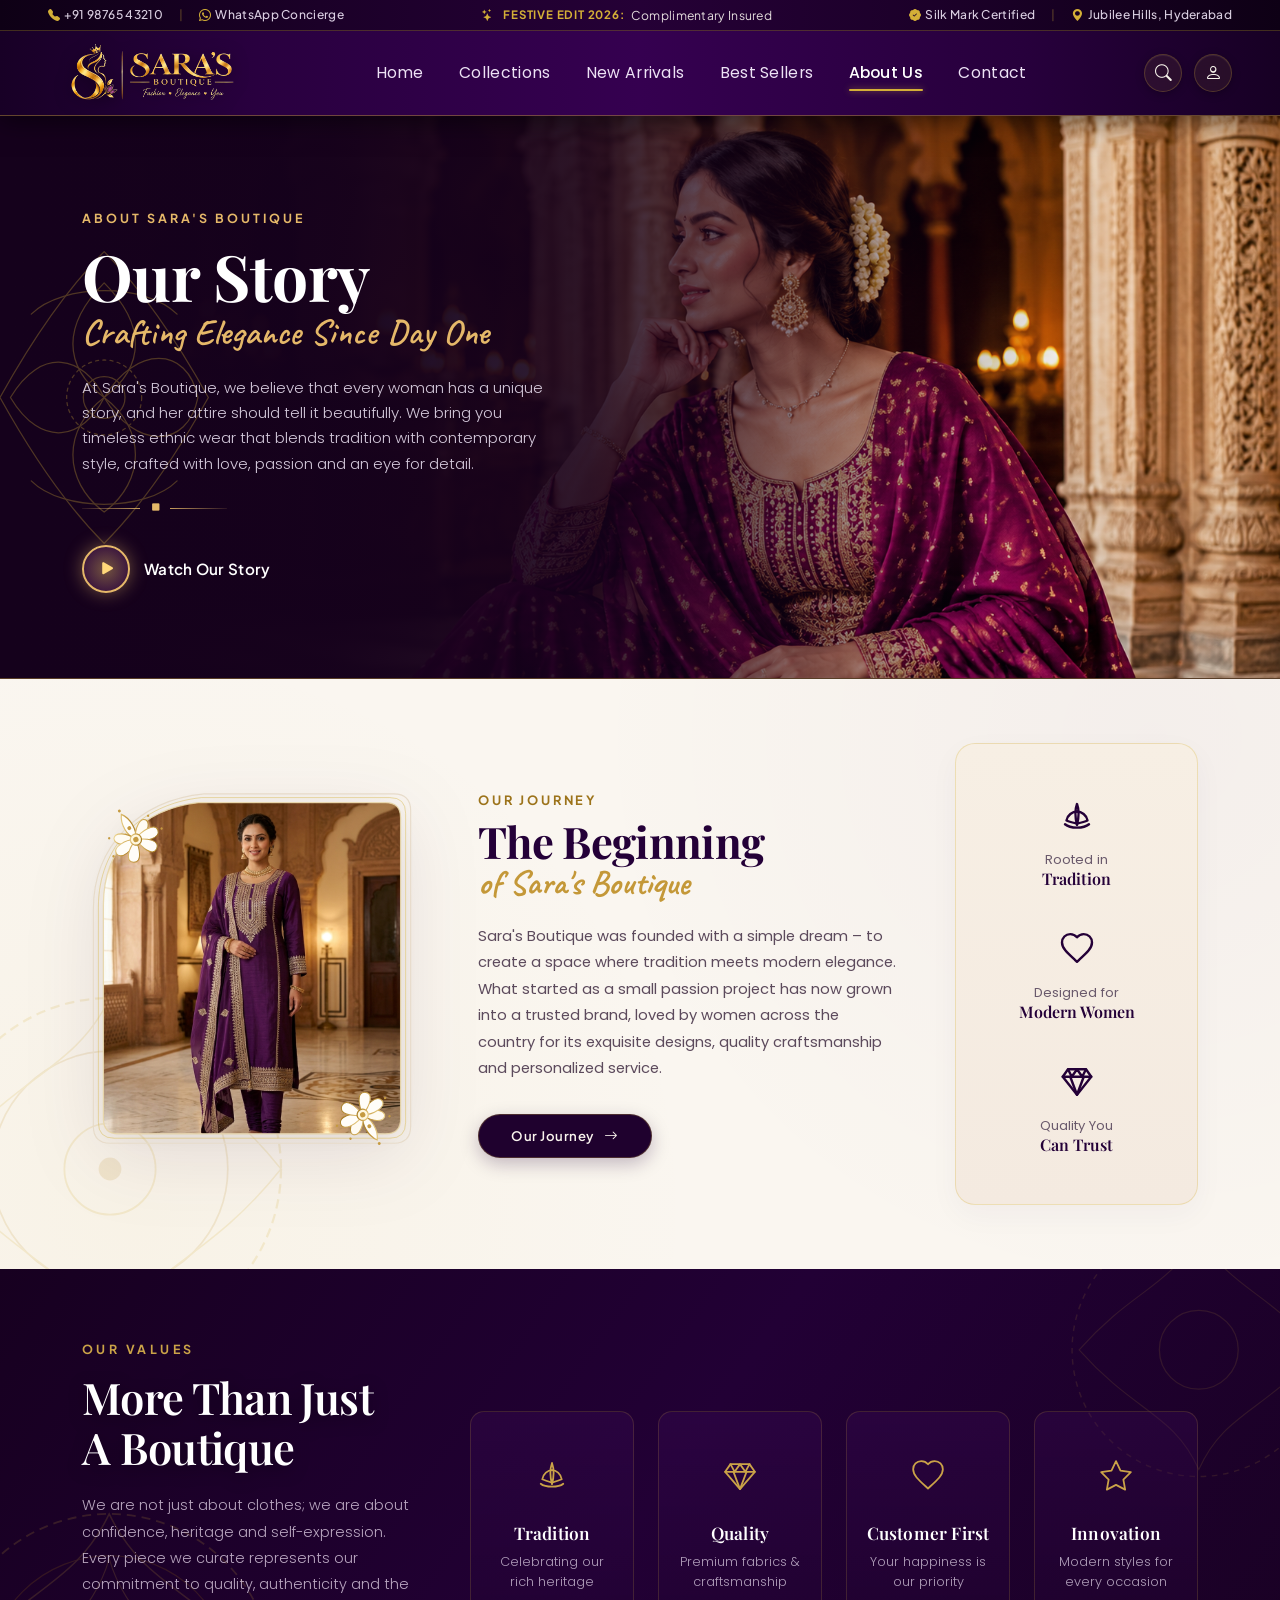
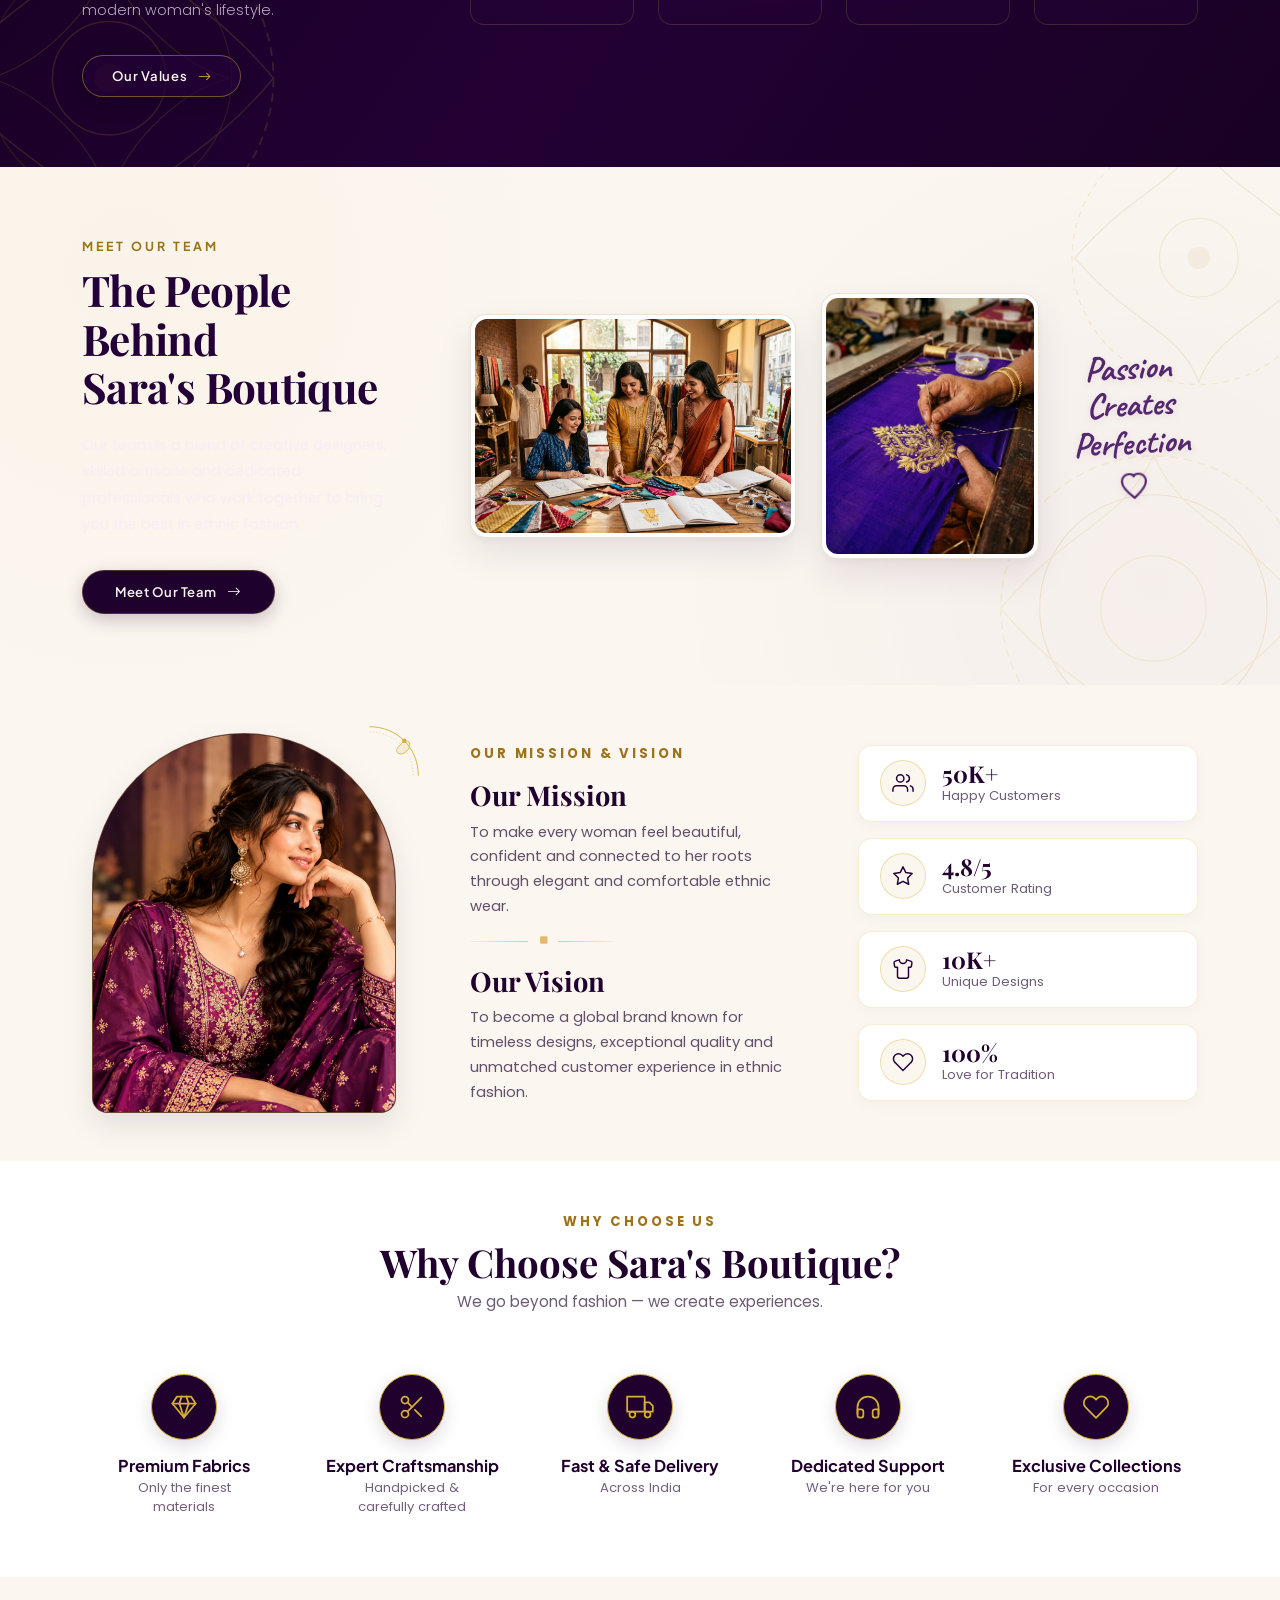
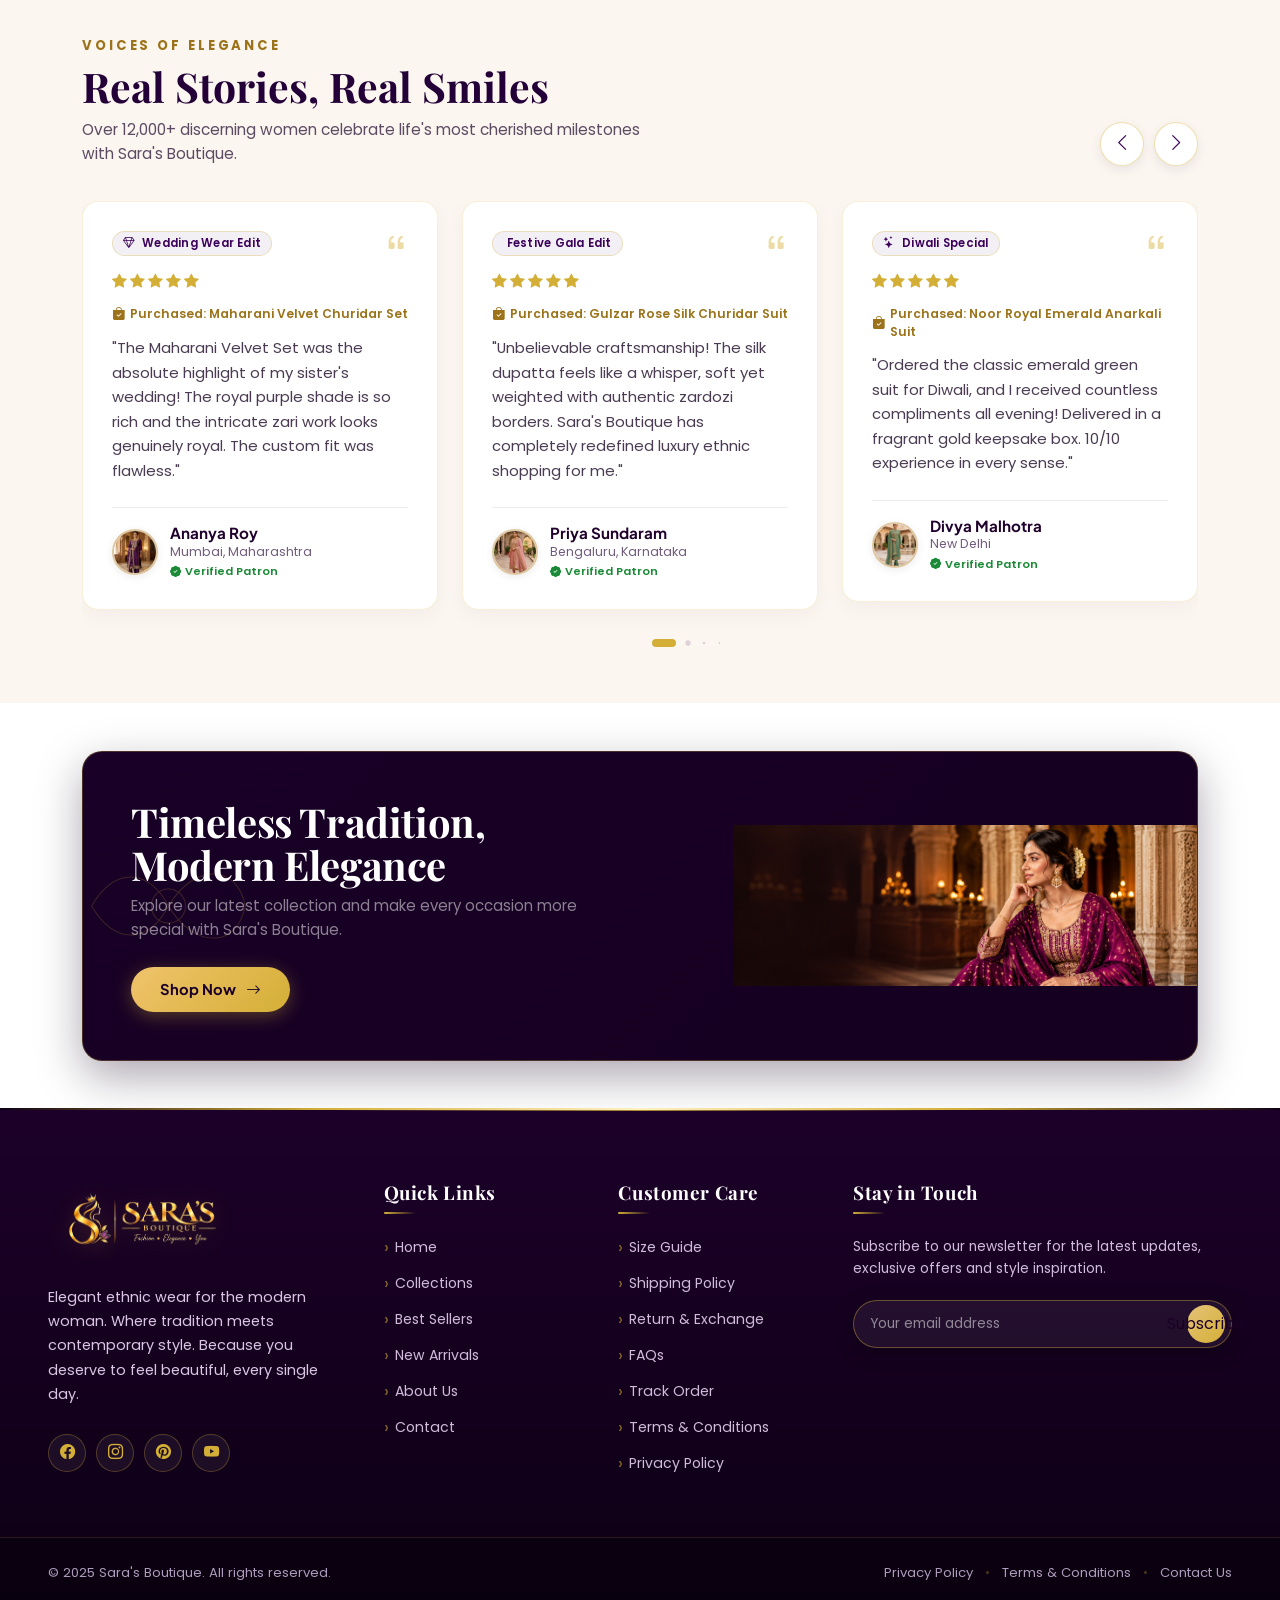
==== commit 28c16dc2: "chnages" ====
--- a/about.html
+++ b/about.html
@@ -5,8 +5,10 @@
     <meta charset="UTF-8">
     <meta name="viewport" content="width=device-width, initial-scale=1.0">
     <title>About Us | Sara's Boutique - Luxury Indian Ethnic Fashion</title>
-    <meta name="description" content="Discover Our Story at Sara's Boutique. Crafting elegance since day one with handcrafted luxury Indian ethnic fashion, royal Anarkalis, and pure mulberry silk churidar sets.">
-    <meta name="keywords" content="About Sara's Boutique, Our Story, luxury indian ethnic wear, churidar sets, royal anarkali, zardozi embroidery, craft heritage">
+    <meta name="description"
+        content="Discover Our Story at Sara's Boutique. Crafting elegance since day one with handcrafted luxury Indian ethnic fashion, royal Anarkalis, and pure mulberry silk churidar sets.">
+    <meta name="keywords"
+        content="About Sara's Boutique, Our Story, luxury indian ethnic wear, churidar sets, royal anarkali, zardozi embroidery, craft heritage">
     <meta name="author" content="Sara's Boutique">
     <meta name="theme-color" content="#180026">
     <link rel="canonical" href="http://127.0.0.1:5500/about.html">
@@ -14,14 +16,16 @@
     <!-- Open Graph / Social SEO -->
     <meta property="og:type" content="website">
     <meta property="og:title" content="Our Story | Sara's Boutique - Luxury Indian Ethnic Fashion">
-    <meta property="og:description" content="At Sara's Boutique, we believe that every woman has a unique story, and her attire should tell it beautifully. Crafting elegance since day one.">
+    <meta property="og:description"
+        content="At Sara's Boutique, we believe that every woman has a unique story, and her attire should tell it beautifully. Crafting elegance since day one.">
     <meta property="og:image" content="img/breadcrumbs.png">
     <meta property="og:url" content="http://127.0.0.1:5500/about.html">
 
     <!-- Twitter Card SEO -->
     <meta name="twitter:card" content="summary_large_image">
     <meta name="twitter:title" content="Our Story | Sara's Boutique">
-    <meta name="twitter:description" content="Crafting elegance since day one. Handcrafted designer Churidar sets, royal Anarkalis, and pure silk ethnic ensembles.">
+    <meta name="twitter:description"
+        content="Crafting elegance since day one. Handcrafted designer Churidar sets, royal Anarkalis, and pure silk ethnic ensembles.">
     <meta name="twitter:image" content="img/breadcrumbs.png">
 
     <!-- Schema.org JSON-LD Structured Data for SEO -->
@@ -66,6 +70,9 @@
 
     <!-- Custom Luxury Stylesheet -->
     <link rel="stylesheet" href="css/style.css">
+
+    <!-- Modern 2026 Scroll Animation Stylesheet -->
+    <link rel="stylesheet" href="css/scroll-animation.css">
 </head>
 
 <body>
@@ -82,7 +89,8 @@
                         <span>+91 98765 43210</span>
                     </a>
                     <span class="top-bar-divider d-none d-xl-inline">|</span>
-                    <a href="https://wa.me/919876543210" target="_blank" class="d-none d-xl-inline-flex" title="Chat on WhatsApp" rel="noopener">
+                    <a href="https://wa.me/919876543210" target="_blank" class="d-none d-xl-inline-flex"
+                        title="Chat on WhatsApp" rel="noopener">
                         <i class="bi bi-whatsapp text-gold me-1"></i>
                         <span>WhatsApp Concierge</span>
                     </a>
@@ -93,8 +101,8 @@
                     <div class="top-bar-announcement">
                         <span class="gold-sparkle me-1"><i class="bi bi-stars"></i></span>
                         <span class="announcement-highlight">Festive Edit 2026:</span>
-                        <span class="announcement-text d-none d-sm-inline">Complimentary Insured Express Shipping Across India • Silk Keepsake Box</span>
-                        <span class="announcement-text d-inline d-sm-none">Complimentary Insured Shipping Across India</span>
+                        <span class="announcement-text d-none d-sm-inline">Complimentary Insured</span>
+                        <span class="announcement-text d-inline d-sm-none">Complimentary Insured Shipping</span>
                     </div>
                 </div>
 
@@ -109,11 +117,7 @@
                         <i class="bi bi-geo-alt-fill text-gold me-1"></i>
                         <span>Jubilee Hills, Hyderabad</span>
                     </span>
-                    <span class="top-bar-divider d-none d-xl-inline">|</span>
-                    <span class="top-bar-currency" title="Currency Region">
-                        <i class="bi bi-currency-rupee text-gold"></i>
-                        <span>INR (₹)</span>
-                    </span>
+
                 </div>
 
             </div>
@@ -141,19 +145,27 @@
                     </ul>
                 </nav>
 
-                <!-- Actions: Account, Cart & Mobile Toggle -->
+                <!-- Actions: Search, Account, Cart & Mobile Toggle -->
                 <div class="d-flex align-items-center gap-3">
                     <div class="nav-actions">
+                        <!-- Search Icon -->
+                        <button type="button" class="action-icon-btn" data-bs-toggle="modal"
+                            data-bs-target="#searchModal" title="Search Collection" aria-label="Search">
+                            <i class="bi bi-search"></i>
+                        </button>
+
                         <!-- User profile / Account Login -->
-                        <a href="index.html#account" class="action-icon-btn" title="Account / Login" aria-label="Account">
+                        <a href="index.html#account" class="action-icon-btn" title="Account / Login"
+                            aria-label="Account">
                             <i class="bi bi-person"></i>
                         </a>
 
                         <!-- Cart icon with luxury gold circle badge "0" -->
-                        <a href="index.html#cart" class="action-icon-btn position-relative" title="Shopping Bag" id="cartBtn" aria-label="Shopping Cart">
+                        <!-- <a href="index.html#cart" class="action-icon-btn position-relative" title="Shopping Bag"
+                            id="cartBtn" aria-label="Shopping Bag">
                             <i class="bi bi-bag"></i>
                             <span class="badge-cart-gold" id="cartCount">0</span>
-                        </a>
+                        </a> -->
                     </div>
 
                     <!-- Mobile Hamburger Toggle -->
@@ -184,7 +196,7 @@
                     <a class="nav-luxury-link fs-5" href="index.html">Home</a>
                 </li>
                 <li class="nav-item">
-                    <a class="nav-luxury-link fs-5" href="collection.html">Shop &amp; Collections</a>
+                    <a class="nav-luxury-link fs-5" href="collection.html">Collections</a>
                 </li>
                 <li class="nav-item">
                     <a class="nav-luxury-link fs-5" href="index.html#newarrivals">New Arrivals</a>
@@ -214,13 +226,32 @@
         </div>
     </div>
 
+    <!-- Quick Search Modal -->
+    <div class="modal fade" id="searchModal" tabindex="-1" aria-hidden="true">
+        <div class="modal-dialog modal-dialog-centered">
+            <div class="modal-content search-modal-content p-4">
+                <div class="d-flex justify-content-between align-items-center mb-3">
+                    <h5 class="modal-title font-serif text-white m-0" style="font-family: var(--heading-font);">Search
+                        Collection</h5>
+                    <button type="button" class="btn-close btn-close-white" data-bs-dismiss="modal"
+                        aria-label="Close"></button>
+                </div>
+                <div class="position-relative">
+                    <input type="text" class="form-control search-input"
+                        placeholder="Search silk gowns, dresses, accessories...">
+                    <i class="bi bi-search position-absolute top-50 end-0 translate-middle-y me-3 text-warning"></i>
+                </div>
+            </div>
+        </div>
+    </div>
+
     <!-- ===================== HERO / STORY BREADCRUMB BANNER ===================== -->
     <section class="story-breadcrumb-banner" aria-label="Our Story - About Sara's Boutique">
         <!-- Floral outline watermark on left side -->
         <div class="story-floral-watermark" aria-hidden="true"></div>
 
         <div class="container">
-            <div class="story-banner-inner">
+            <div class="story-banner-inner hero-load-item">
 
                 <!-- Eyebrow -->
                 <span class="story-eyebrow">ABOUT SARA'S BOUTIQUE</span>
@@ -233,7 +264,9 @@
 
                 <!-- Description Paragraph -->
                 <p class="story-body-text">
-                    At Sara's Boutique, we believe that every woman has a unique story, and her attire should tell it beautifully. We bring you timeless ethnic wear that blends tradition with contemporary style, crafted with love, passion and an eye for detail.
+                    At Sara's Boutique, we believe that every woman has a unique story, and her attire should tell it
+                    beautifully. We bring you timeless ethnic wear that blends tradition with contemporary style,
+                    crafted with love, passion and an eye for detail.
                 </p>
 
                 <!-- Gold Ornate Divider Line (— ◆ —) -->
@@ -244,7 +277,8 @@
                 </div>
 
                 <!-- Watch Our Story CTA with Glowing Circular Play Button -->
-                <button type="button" class="watch-story-cta" onclick="openStoryVideo()" aria-label="Watch Our Story Video">
+                <button type="button" class="watch-story-cta" onclick="openStoryVideo()"
+                    aria-label="Watch Our Story Video">
                     <span class="btn-story-play">
                         <i class="bi bi-play-fill"></i>
                     </span>
@@ -261,12 +295,15 @@
         <!-- ===================== 1. OUR JOURNEY (Exact Asymmetrical Scooped Arch Section) ===================== -->
         <section class="journey-section" id="journey" aria-label="Our Journey - The Beginning of Sara's Boutique">
             <!-- Ambient Watermark Mandala in bottom-left background -->
-            <svg class="ambient-mandala-bg" viewBox="0 0 200 200" fill="none" xmlns="http://www.w3.org/2000/svg" aria-hidden="true">
-                <circle cx="100" cy="100" r="90" stroke="#D4AF37" stroke-width="1.2" stroke-dasharray="5 3"/>
-                <circle cx="100" cy="100" r="62" stroke="#c49838" stroke-width="0.9"/>
-                <path d="M100 10 C120 50 150 50 190 100 C150 150 120 150 100 190 C80 150 50 150 10 100 C50 50 80 50 100 10 Z" stroke="#D4AF37" stroke-width="0.8"/>
-                <circle cx="100" cy="100" r="24" stroke="#D4AF37" stroke-width="1"/>
-                <circle cx="100" cy="100" r="6" fill="#c49838"/>
+            <svg class="ambient-mandala-bg" viewBox="0 0 200 200" fill="none" xmlns="http://www.w3.org/2000/svg"
+                aria-hidden="true">
+                <circle cx="100" cy="100" r="90" stroke="#D4AF37" stroke-width="1.2" stroke-dasharray="5 3" />
+                <circle cx="100" cy="100" r="62" stroke="#c49838" stroke-width="0.9" />
+                <path
+                    d="M100 10 C120 50 150 50 190 100 C150 150 120 150 100 190 C80 150 50 150 10 100 C50 50 80 50 100 10 Z"
+                    stroke="#D4AF37" stroke-width="0.8" />
+                <circle cx="100" cy="100" r="24" stroke="#D4AF37" stroke-width="1" />
+                <circle cx="100" cy="100" r="6" fill="#c49838" />
             </svg>
 
             <div class="container journey-content-wrap">
@@ -274,8 +311,9 @@
 
                     <!-- ═════════ 1. LEFT COLUMN: Asymmetrical Scooped Arch Image Frame ═════════ -->
                     <div class="col-12 col-lg-5 col-xl-4 text-center">
-                        <div class="frame-showcase-box">
-                            <svg class="asymmetric-svg-element" viewBox="0 0 540 600" fill="none" xmlns="http://www.w3.org/2000/svg">
+                        <div class="frame-showcase-box reveal-left">
+                            <svg class="asymmetric-svg-element" viewBox="0 0 540 600" fill="none"
+                                xmlns="http://www.w3.org/2000/svg">
                                 <defs>
                                     <!-- The Exact Scooped Arch Cutout ClipPath -->
                                     <clipPath id="archScoopClip">
@@ -290,39 +328,47 @@
                                             V 190
                                             C 34 100, 95 38, 185 28
                                             Z
-                                        "/>
+                                        " />
                                     </clipPath>
 
                                     <!-- Gold Linear Gradient for Lotus Crests -->
                                     <linearGradient id="goldFiligreeGrad" x1="0%" y1="0%" x2="100%" y2="100%">
-                                        <stop offset="0%" stop-color="#F2DD9C"/>
-                                        <stop offset="50%" stop-color="#C59A41"/>
-                                        <stop offset="100%" stop-color="#9C731A"/>
+                                        <stop offset="0%" stop-color="#F2DD9C" />
+                                        <stop offset="50%" stop-color="#C59A41" />
+                                        <stop offset="100%" stop-color="#9C731A" />
                                     </linearGradient>
 
                                     <!-- Stylized Gold Botanical Lotus Crest (Reusable) -->
                                     <g id="floralMandalaCrest">
                                         <!-- Center Petal -->
-                                        <path d="M 0 -44 C 9 -32 9 -12 0 0 C -9 -12 -9 -32 0 -44 Z" fill="#FFFDF8" stroke="url(#goldFiligreeGrad)" stroke-width="1.8"/>
-                                        <circle cx="0" cy="-20" r="3" fill="#C59A41"/>
+                                        <path d="M 0 -44 C 9 -32 9 -12 0 0 C -9 -12 -9 -32 0 -44 Z" fill="#FFFDF8"
+                                            stroke="url(#goldFiligreeGrad)" stroke-width="1.8" />
+                                        <circle cx="0" cy="-20" r="3" fill="#C59A41" />
                                         <!-- Flanking Side Petals -->
-                                        <path d="M 0 0 C -6 -16 -22 -26 -28 -18 C -33 -10 -15 6 0 0 Z" fill="#FFFBF2" stroke="url(#goldFiligreeGrad)" stroke-width="1.6"/>
-                                        <path d="M 0 0 C 6 -16 22 -26 28 -18 C 33 -10 15 6 0 0 Z" fill="#FFFBF2" stroke="url(#goldFiligreeGrad)" stroke-width="1.6"/>
+                                        <path d="M 0 0 C -6 -16 -22 -26 -28 -18 C -33 -10 -15 6 0 0 Z" fill="#FFFBF2"
+                                            stroke="url(#goldFiligreeGrad)" stroke-width="1.6" />
+                                        <path d="M 0 0 C 6 -16 22 -26 28 -18 C 33 -10 15 6 0 0 Z" fill="#FFFBF2"
+                                            stroke="url(#goldFiligreeGrad)" stroke-width="1.6" />
                                         <!-- Secondary Outer Petals -->
-                                        <path d="M 0 0 C -12 -8 -38 -8 -36 4 C -34 16 -12 12 0 0 Z" fill="#FFFDF8" stroke="url(#goldFiligreeGrad)" stroke-width="1.5"/>
-                                        <path d="M 0 0 C 12 -8 38 -8 36 4 C 34 16 12 12 0 0 Z" fill="#FFFDF8" stroke="url(#goldFiligreeGrad)" stroke-width="1.5"/>
+                                        <path d="M 0 0 C -12 -8 -38 -8 -36 4 C -34 16 -12 12 0 0 Z" fill="#FFFDF8"
+                                            stroke="url(#goldFiligreeGrad)" stroke-width="1.5" />
+                                        <path d="M 0 0 C 12 -8 38 -8 36 4 C 34 16 12 12 0 0 Z" fill="#FFFDF8"
+                                            stroke="url(#goldFiligreeGrad)" stroke-width="1.5" />
                                         <!-- Lower Base Pedestal Arcs -->
-                                        <path d="M 0 0 C -16 6 -32 20 -20 28 C -8 35 -2 14 0 0 Z" fill="#FFFDF8" stroke="url(#goldFiligreeGrad)" stroke-width="1.5"/>
-                                        <path d="M 0 0 C 16 6 32 20 20 28 C 8 35 2 14 0 0 Z" fill="#FFFDF8" stroke="url(#goldFiligreeGrad)" stroke-width="1.5"/>
+                                        <path d="M 0 0 C -16 6 -32 20 -20 28 C -8 35 -2 14 0 0 Z" fill="#FFFDF8"
+                                            stroke="url(#goldFiligreeGrad)" stroke-width="1.5" />
+                                        <path d="M 0 0 C 16 6 32 20 20 28 C 8 35 2 14 0 0 Z" fill="#FFFDF8"
+                                            stroke="url(#goldFiligreeGrad)" stroke-width="1.5" />
                                         <!-- Center Core Rings -->
-                                        <circle cx="0" cy="0" r="8.5" fill="#FFF7DE" stroke="url(#goldFiligreeGrad)" stroke-width="1.8"/>
-                                        <circle cx="0" cy="0" r="4" fill="#C59A41"/>
+                                        <circle cx="0" cy="0" r="8.5" fill="#FFF7DE" stroke="url(#goldFiligreeGrad)"
+                                            stroke-width="1.8" />
+                                        <circle cx="0" cy="0" r="4" fill="#C59A41" />
                                         <!-- Radiating Filigree Dots -->
-                                        <circle cx="0" cy="-50" r="2.2" fill="#C59A41"/>
-                                        <circle cx="-34" cy="-22" r="1.8" fill="#C59A41"/>
-                                        <circle cx="34" cy="-22" r="1.8" fill="#C59A41"/>
-                                        <circle cx="-42" cy="5" r="1.8" fill="#C59A41"/>
-                                        <circle cx="42" cy="5" r="1.8" fill="#C59A41"/>
+                                        <circle cx="0" cy="-50" r="2.2" fill="#C59A41" />
+                                        <circle cx="-34" cy="-22" r="1.8" fill="#C59A41" />
+                                        <circle cx="34" cy="-22" r="1.8" fill="#C59A41" />
+                                        <circle cx="-42" cy="5" r="1.8" fill="#C59A41" />
+                                        <circle cx="42" cy="5" r="1.8" fill="#C59A41" />
                                     </g>
                                 </defs>
 
@@ -338,7 +384,7 @@
                                     V 198
                                     C 18 95, 92 24, 194 14
                                     Z
-                                " fill="none" stroke="#E6DAC8" stroke-width="1.8" opacity="0.95"/>
+                                " fill="none" stroke="#E6DAC8" stroke-width="1.8" opacity="0.95" />
 
                                 <path d="
                                     M 190 20
@@ -351,7 +397,7 @@
                                     V 194
                                     C 26 98, 93 30, 190 20
                                     Z
-                                " fill="none" stroke="#D4AF37" stroke-width="0.9" opacity="0.7"/>
+                                " fill="none" stroke="#D4AF37" stroke-width="0.9" opacity="0.7" />
 
                                 <!-- Pure White Frame Canvas Base -->
                                 <path d="
@@ -365,19 +411,12 @@
                                     V 190
                                     C 34 100, 95 38, 185 28
                                     Z
-                                " fill="#FFFFFF"/>
+                                " fill="#FFFFFF" />
 
                                 <!-- Image Clipped via the Scooped Arch Geometry -->
                                 <g clip-path="url(#archScoopClip)">
-                                    <image 
-                                        id="journeyModelImage"
-                                        href="img/card_purple.jpg" 
-                                        x="25" 
-                                        y="18" 
-                                        width="490" 
-                                        height="545" 
-                                        preserveAspectRatio="xMidYMid slice"
-                                    />
+                                    <image id="journeyModelImage" href="img/card_purple.jpg" x="25" y="18" width="490"
+                                        height="545" preserveAspectRatio="xMidYMid slice" />
                                 </g>
 
                                 <!-- Inner Subtle Gold Stroke around image edge -->
@@ -392,21 +431,23 @@
                                     V 190
                                     C 34 100, 95 38, 185 28
                                     Z
-                                " fill="none" stroke="#E6D3A3" stroke-width="2" opacity="0.85"/>
+                                " fill="none" stroke="#E6D3A3" stroke-width="2" opacity="0.85" />
 
                                 <!-- Top-Left Gold Lotus Crest (Nested inside the scooped arch notch) -->
-                                <use href="#floralMandalaCrest" x="80" y="85" transform="rotate(-30, 80, 85) scale(1.05)"/>
+                                <use href="#floralMandalaCrest" x="80" y="85"
+                                    transform="rotate(-30, 80, 85) scale(1.05)" />
 
                                 <!-- Bottom-Right Gold Lotus Crest (Anchored at bottom-right corner) -->
-                                <use href="#floralMandalaCrest" x="480" y="535" transform="rotate(150, 480, 535) scale(1.05)"/>
+                                <use href="#floralMandalaCrest" x="480" y="535"
+                                    transform="rotate(150, 480, 535) scale(1.05)" />
                             </svg>
                         </div>
                     </div>
 
                     <!-- ═════════ 2. MIDDLE COLUMN: Typography & Story Narrative ═════════ -->
                     <div class="col-12 col-lg-4 col-xl-5">
-                        <div class="story-text-wrap">
-                            
+                        <div class="story-text-wrap reveal-right">
+
                             <!-- Eyebrow Subtitle -->
                             <span class="eyebrow-journey">OUR JOURNEY</span>
 
@@ -418,7 +459,10 @@
 
                             <!-- Body Narrative Copy -->
                             <p class="body-narrative">
-                                Sara's Boutique was founded with a simple dream – to create a space where tradition meets modern elegance. What started as a small passion project has now grown into a trusted brand, loved by women across the country for its exquisite designs, quality craftsmanship and personalized service.
+                                Sara's Boutique was founded with a simple dream – to create a space where tradition
+                                meets modern elegance. What started as a small passion project has now grown into a
+                                trusted brand, loved by women across the country for its exquisite designs, quality
+                                craftsmanship and personalized service.
                             </p>
 
                             <!-- CTA Button -->
@@ -434,16 +478,16 @@
 
                     <!-- ═════════ 3. RIGHT COLUMN: 3-Tier Features Card ═════════ -->
                     <div class="col-12 col-lg-3 col-xl-3">
-                        <div class="features-pill-card">
-                            
+                        <div class="features-pill-card reveal-scale delay-2">
+
                             <!-- Feature 1: Rooted in Tradition (Lotus Icon) -->
                             <div class="feature-stack-item">
                                 <div class="feature-icon-box">
                                     <svg class="feature-vector-svg" viewBox="0 0 24 24">
-                                        <path d="M12 4C13.5 8 13.5 12 12 18C10.5 12 10.5 8 12 4Z"/>
-                                        <path d="M12 9C9 9 5.5 11.5 5 15C7 16 9.5 16.5 12 17"/>
-                                        <path d="M12 9C15 9 18.5 11.5 19 15C17 16 14.5 16.5 12 17"/>
-                                        <path d="M4 17.5C7.5 20.5 16.5 20.5 20 17.5"/>
+                                        <path d="M12 4C13.5 8 13.5 12 12 18C10.5 12 10.5 8 12 4Z" />
+                                        <path d="M12 9C9 9 5.5 11.5 5 15C7 16 9.5 16.5 12 17" />
+                                        <path d="M12 9C15 9 18.5 11.5 19 15C17 16 14.5 16.5 12 17" />
+                                        <path d="M4 17.5C7.5 20.5 16.5 20.5 20 17.5" />
                                     </svg>
                                 </div>
                                 <span class="feature-text-line1">Rooted in</span>
@@ -454,7 +498,8 @@
                             <div class="feature-stack-item">
                                 <div class="feature-icon-box">
                                     <svg class="feature-vector-svg" viewBox="0 0 24 24">
-                                        <path d="M12 20.5L10.55 19.18C5.4 14.5 2 11.42 2 7.6C2 4.5 4.42 2.08 7.5 2.08C9.24 2.08 10.91 2.89 12 4.15C13.09 2.89 14.76 2.08 16.5 2.08C19.58 2.08 22 4.5 22 7.6C22 11.42 18.6 14.5 13.45 19.19L12 20.5Z"/>
+                                        <path
+                                            d="M12 20.5L10.55 19.18C5.4 14.5 2 11.42 2 7.6C2 4.5 4.42 2.08 7.5 2.08C9.24 2.08 10.91 2.89 12 4.15C13.09 2.89 14.76 2.08 16.5 2.08C19.58 2.08 22 4.5 22 7.6C22 11.42 18.6 14.5 13.45 19.19L12 20.5Z" />
                                     </svg>
                                 </div>
                                 <span class="feature-text-line1">Designed for</span>
@@ -465,10 +510,10 @@
                             <div class="feature-stack-item">
                                 <div class="feature-icon-box">
                                     <svg class="feature-vector-svg" viewBox="0 0 24 24">
-                                        <path d="M6 3.5L2.5 8.5L12 20.5L21.5 8.5L18 3.5H6Z"/>
-                                        <path d="M2.5 8.5H21.5"/>
-                                        <path d="M7.5 8.5L12 20.5L16.5 8.5"/>
-                                        <path d="M6 3.5L8.5 8.5L12 3.5L15.5 8.5L18 3.5"/>
+                                        <path d="M6 3.5L2.5 8.5L12 20.5L21.5 8.5L18 3.5H6Z" />
+                                        <path d="M2.5 8.5H21.5" />
+                                        <path d="M7.5 8.5L12 20.5L16.5 8.5" />
+                                        <path d="M6 3.5L8.5 8.5L12 3.5L15.5 8.5L18 3.5" />
                                     </svg>
                                 </div>
                                 <span class="feature-text-line1">Quality You</span>
@@ -486,21 +531,29 @@
         <section class="values-section" id="our-values" aria-label="Our Values — Sara's Boutique">
 
             <!-- Background Faint Gold Mandala (Bottom-Left) -->
-            <svg class="mandala-watermark-left" viewBox="0 0 240 240" fill="none" xmlns="http://www.w3.org/2000/svg" aria-hidden="true">
-                <circle cx="120" cy="120" r="110" stroke="#D4AF37" stroke-width="1.2" stroke-dasharray="6 4"/>
-                <circle cx="120" cy="120" r="82" stroke="#B8860B" stroke-width="0.8"/>
-                <path d="M120 10 C144 60 180 60 230 120 C180 180 144 180 120 230 C96 180 60 180 10 120 C60 60 96 60 120 10 Z" stroke="#D4AF37" stroke-width="1"/>
-                <circle cx="120" cy="120" r="38" stroke="#D4AF37" stroke-width="1"/>
-                <circle cx="120" cy="120" r="10" fill="#C59A41" opacity="0.6"/>
+            <svg class="mandala-watermark-left" viewBox="0 0 240 240" fill="none" xmlns="http://www.w3.org/2000/svg"
+                aria-hidden="true">
+                <circle cx="120" cy="120" r="110" stroke="#D4AF37" stroke-width="1.2" stroke-dasharray="6 4" />
+                <circle cx="120" cy="120" r="82" stroke="#B8860B" stroke-width="0.8" />
+                <path
+                    d="M120 10 C144 60 180 60 230 120 C180 180 144 180 120 230 C96 180 60 180 10 120 C60 60 96 60 120 10 Z"
+                    stroke="#D4AF37" stroke-width="1" />
+                <circle cx="120" cy="120" r="38" stroke="#D4AF37" stroke-width="1" />
+                <circle cx="120" cy="120" r="10" fill="#C59A41" opacity="0.6" />
                 <!-- Petals radiating -->
-                <path d="M120 40 C130 75 165 110 200 120 C165 130 130 165 120 200 C110 165 75 130 40 120 C75 110 110 75 120 40 Z" stroke="#D4AF37" stroke-width="0.7"/>
+                <path
+                    d="M120 40 C130 75 165 110 200 120 C165 130 130 165 120 200 C110 165 75 130 40 120 C75 110 110 75 120 40 Z"
+                    stroke="#D4AF37" stroke-width="0.7" />
             </svg>
 
             <!-- Background Faint Gold Motif (Top-Right) -->
-            <svg class="mandala-watermark-right" viewBox="0 0 200 200" fill="none" xmlns="http://www.w3.org/2000/svg" aria-hidden="true">
-                <circle cx="100" cy="100" r="90" stroke="#D4AF37" stroke-width="1" stroke-dasharray="4 4"/>
-                <path d="M100 15 C118 55 145 55 185 100 C145 145 118 145 100 185 C82 145 55 145 15 100 C55 55 82 55 100 15 Z" stroke="#D4AF37" stroke-width="0.8"/>
-                <circle cx="100" cy="100" r="28" stroke="#D4AF37" stroke-width="0.9"/>
+            <svg class="mandala-watermark-right" viewBox="0 0 200 200" fill="none" xmlns="http://www.w3.org/2000/svg"
+                aria-hidden="true">
+                <circle cx="100" cy="100" r="90" stroke="#D4AF37" stroke-width="1" stroke-dasharray="4 4" />
+                <path
+                    d="M100 15 C118 55 145 55 185 100 C145 145 118 145 100 185 C82 145 55 145 15 100 C55 55 82 55 100 15 Z"
+                    stroke="#D4AF37" stroke-width="0.8" />
+                <circle cx="100" cy="100" r="28" stroke="#D4AF37" stroke-width="0.9" />
             </svg>
 
             <div class="container values-content-wrap">
@@ -508,8 +561,8 @@
 
                     <!-- ═════════ LEFT COLUMN: Story & Call to Action ═════════ -->
                     <div class="col-12 col-lg-5 col-xl-4">
-                        <div class="values-left-wrap">
-                            
+                        <div class="values-left-wrap reveal-left">
+
                             <!-- Eyebrow -->
                             <span class="eyebrow-values">OUR VALUES</span>
 
@@ -520,7 +573,9 @@
 
                             <!-- Narrative Paragraph -->
                             <p class="desc-values">
-                                We are not just about clothes; we are about confidence, heritage and self-expression. Every piece we curate represents our commitment to quality, authenticity and the modern woman's lifestyle.
+                                We are not just about clothes; we are about confidence, heritage and self-expression.
+                                Every piece we curate represents our commitment to quality, authenticity and the modern
+                                woman's lifestyle.
                             </p>
 
                             <!-- Action Button -->
@@ -536,20 +591,20 @@
 
                     <!-- ═════════ RIGHT COLUMN: 4 Value Cards ═════════ -->
                     <div class="col-12 col-lg-7 col-xl-8">
-                        <div class="row row-cols-2 row-cols-md-4 g-3 g-xl-4">
+                        <div class="row row-cols-2 row-cols-md-4 g-3 g-xl-4 stagger-group">
 
                             <!-- ── Card 1: Tradition (Lotus Flower Icon) ── -->
-                            <div class="col">
+                            <div class="col stagger-item">
                                 <div class="value-card-box">
                                     <div class="value-icon-container">
                                         <svg class="value-svg-icon" viewBox="0 0 32 32">
                                             <!-- Lotus Center Petal -->
-                                            <path d="M16 5C17.8 10 17.8 16 16 23C14.2 16 14.2 10 16 5Z"/>
+                                            <path d="M16 5C17.8 10 17.8 16 16 23C14.2 16 14.2 10 16 5Z" />
                                             <!-- Flanking Petals -->
-                                            <path d="M16 11C12.5 11 8.5 14.2 7.8 18.8C10.2 20 13.2 20.8 16 21.5"/>
-                                            <path d="M16 11C19.5 11 23.5 14.2 24.2 18.8C21.8 20 18.8 20.8 16 21.5"/>
+                                            <path d="M16 11C12.5 11 8.5 14.2 7.8 18.8C10.2 20 13.2 20.8 16 21.5" />
+                                            <path d="M16 11C19.5 11 23.5 14.2 24.2 18.8C21.8 20 18.8 20.8 16 21.5" />
                                             <!-- Lower Base Arch -->
-                                            <path d="M6.5 22.5C10.5 25.8 21.5 25.8 25.5 22.5"/>
+                                            <path d="M6.5 22.5C10.5 25.8 21.5 25.8 25.5 22.5" />
                                         </svg>
                                     </div>
                                     <h3 class="value-card-title">Tradition</h3>
@@ -558,18 +613,18 @@
                             </div>
 
                             <!-- ── Card 2: Quality (Diamond Gem Icon) ── -->
-                            <div class="col">
+                            <div class="col stagger-item">
                                 <div class="value-card-box">
                                     <div class="value-icon-container">
                                         <svg class="value-svg-icon" viewBox="0 0 32 32">
                                             <!-- Diamond Outer -->
-                                            <path d="M8 6L3.5 12.5L16 27L28.5 12.5L24 6H8Z"/>
+                                            <path d="M8 6L3.5 12.5L16 27L28.5 12.5L24 6H8Z" />
                                             <!-- Diamond Horizontal Girdle -->
-                                            <path d="M3.5 12.5H28.5"/>
+                                            <path d="M3.5 12.5H28.5" />
                                             <!-- Lower Facet Triangles -->
-                                            <path d="M10.5 12.5L16 27L21.5 12.5"/>
+                                            <path d="M10.5 12.5L16 27L21.5 12.5" />
                                             <!-- Top Crown Facets -->
-                                            <path d="M8 6L11.5 12.5L16 6L20.5 12.5L24 6"/>
+                                            <path d="M8 6L11.5 12.5L16 6L20.5 12.5L24 6" />
                                         </svg>
                                     </div>
                                     <h3 class="value-card-title">Quality</h3>
@@ -578,11 +633,12 @@
                             </div>
 
                             <!-- ── Card 3: Customer First (Heart Icon) ── -->
-                            <div class="col">
+                            <div class="col stagger-item">
                                 <div class="value-card-box">
                                     <div class="value-icon-container">
                                         <svg class="value-svg-icon" viewBox="0 0 32 32">
-                                            <path d="M16 26.5L14.2 24.85C7.8 19.05 3.5 15.15 3.5 10.35C3.5 6.45 6.5 3.5 10.35 3.5C12.55 3.5 14.65 4.5 16 6.1C17.35 4.5 19.45 3.5 21.65 3.5C25.5 3.5 28.5 6.45 28.5 10.35C28.5 15.15 24.2 19.05 17.8 24.85L16 26.5Z"/>
+                                            <path
+                                                d="M16 26.5L14.2 24.85C7.8 19.05 3.5 15.15 3.5 10.35C3.5 6.45 6.5 3.5 10.35 3.5C12.55 3.5 14.65 4.5 16 6.1C17.35 4.5 19.45 3.5 21.65 3.5C25.5 3.5 28.5 6.45 28.5 10.35C28.5 15.15 24.2 19.05 17.8 24.85L16 26.5Z" />
                                         </svg>
                                     </div>
                                     <h3 class="value-card-title">Customer First</h3>
@@ -591,11 +647,12 @@
                             </div>
 
                             <!-- ── Card 4: Innovation (5-Point Star Icon) ── -->
-                            <div class="col">
+                            <div class="col stagger-item">
                                 <div class="value-card-box">
                                     <div class="value-icon-container">
                                         <svg class="value-svg-icon" viewBox="0 0 32 32">
-                                            <polygon points="16,3.5 19.8,11.5 28.5,12.8 22.2,19 23.7,27.5 16,23.5 8.3,27.5 9.8,19 3.5,12.8 12.2,11.5"/>
+                                            <polygon
+                                                points="16,3.5 19.8,11.5 28.5,12.8 22.2,19 23.7,27.5 16,23.5 8.3,27.5 9.8,19 3.5,12.8 12.2,11.5" />
                                         </svg>
                                     </div>
                                     <h3 class="value-card-title">Innovation</h3>
@@ -613,19 +670,25 @@
         <!-- ===================== 3. MEET OUR TEAM - THE PEOPLE BEHIND SARA'S BOUTIQUE ===================== -->
         <section class="team-section" id="meet-our-team" aria-label="Meet Our Team — Sara's Boutique">
             <!-- Ambient Gold Floral Mandala Watermark (Top-Right) -->
-            <svg class="mandala-watermark-top-right" viewBox="0 0 200 200" fill="none" xmlns="http://www.w3.org/2000/svg" aria-hidden="true">
-                <circle cx="100" cy="100" r="90" stroke="#D4AF37" stroke-width="1" stroke-dasharray="4 4"/>
-                <path d="M100 12 C115 50 145 50 188 100 C145 150 115 150 100 188 C85 150 55 150 12 100 C55 50 85 50 100 12 Z" stroke="#C59A41" stroke-width="0.9"/>
-                <circle cx="100" cy="100" r="28" stroke="#D4AF37" stroke-width="0.9"/>
-                <circle cx="100" cy="100" r="8" fill="#C59A41" opacity="0.5"/>
+            <svg class="mandala-watermark-top-right" viewBox="0 0 200 200" fill="none"
+                xmlns="http://www.w3.org/2000/svg" aria-hidden="true">
+                <circle cx="100" cy="100" r="90" stroke="#D4AF37" stroke-width="1" stroke-dasharray="4 4" />
+                <path
+                    d="M100 12 C115 50 145 50 188 100 C145 150 115 150 100 188 C85 150 55 150 12 100 C55 50 85 50 100 12 Z"
+                    stroke="#C59A41" stroke-width="0.9" />
+                <circle cx="100" cy="100" r="28" stroke="#D4AF37" stroke-width="0.9" />
+                <circle cx="100" cy="100" r="8" fill="#C59A41" opacity="0.5" />
             </svg>
 
             <!-- Ambient Gold Floral Mandala Watermark (Bottom-Right) -->
-            <svg class="mandala-watermark-bottom-right" viewBox="0 0 240 240" fill="none" xmlns="http://www.w3.org/2000/svg" aria-hidden="true">
-                <circle cx="120" cy="120" r="110" stroke="#D4AF37" stroke-width="1.2" stroke-dasharray="6 4"/>
-                <circle cx="120" cy="120" r="82" stroke="#B8860B" stroke-width="0.8"/>
-                <path d="M120 10 C144 60 180 60 230 120 C180 180 144 180 120 230 C96 180 60 180 10 120 C60 60 96 60 120 10 Z" stroke="#D4AF37" stroke-width="1"/>
-                <circle cx="120" cy="120" r="38" stroke="#D4AF37" stroke-width="1"/>
+            <svg class="mandala-watermark-bottom-right" viewBox="0 0 240 240" fill="none"
+                xmlns="http://www.w3.org/2000/svg" aria-hidden="true">
+                <circle cx="120" cy="120" r="110" stroke="#D4AF37" stroke-width="1.2" stroke-dasharray="6 4" />
+                <circle cx="120" cy="120" r="82" stroke="#B8860B" stroke-width="0.8" />
+                <path
+                    d="M120 10 C144 60 180 60 230 120 C180 180 144 180 120 230 C96 180 60 180 10 120 C60 60 96 60 120 10 Z"
+                    stroke="#D4AF37" stroke-width="1" />
+                <circle cx="120" cy="120" r="38" stroke="#D4AF37" stroke-width="1" />
             </svg>
 
             <div class="container team-content-wrap">
@@ -633,8 +696,8 @@
 
                     <!-- ═════════ LEFT COLUMN: Story & Call to Action ═════════ -->
                     <div class="col-12 col-lg-5 col-xl-4">
-                        <div class="team-story-wrap">
-                            
+                        <div class="team-story-wrap reveal-left">
+
                             <!-- Eyebrow Subheader -->
                             <span class="eyebrow-team">MEET OUR TEAM</span>
 
@@ -645,7 +708,8 @@
 
                             <!-- Narrative Paragraph -->
                             <p class="desc-team">
-                                Our team is a blend of creative designers, skilled artisans and dedicated professionals who work together to bring you the best in ethnic fashion.
+                                Our team is a blend of creative designers, skilled artisans and dedicated professionals
+                                who work together to bring you the best in ethnic fashion.
                             </p>
 
                             <!-- Rounded Action Button -->
@@ -661,26 +725,18 @@
 
                     <!-- ═════════ RIGHT COLUMN: Dual Photos & Calligraphy Accent ═════════ -->
                     <div class="col-12 col-lg-7 col-xl-8">
-                        <div class="photo-gallery-wrap">
+                        <div class="photo-gallery-wrap reveal-right">
 
                             <!-- Photo 1: Creative Designers Team -->
                             <div class="photo-card-team">
-                                <img 
-                                    id="teamPhotoOne"
-                                    src="img/team_designers.jpg" 
-                                    alt="Sara's Boutique Creative Design Team Collaborating"
-                                    loading="lazy"
-                                />
+                                <img id="teamPhotoOne" src="img/team_designers.jpg"
+                                    alt="Sara's Boutique Creative Design Team Collaborating" loading="lazy" />
                             </div>
 
                             <!-- Photo 2: Handcrafted Zardozi Embroidery Artisan -->
                             <div class="photo-card-artisan">
-                                <img 
-                                    id="teamPhotoTwo"
-                                    src="img/team_artisan.jpg" 
-                                    alt="Skilled Artisan Crafting Embroidery on Purple Silk"
-                                    loading="lazy"
-                                />
+                                <img id="teamPhotoTwo" src="img/team_artisan.jpg"
+                                    alt="Skilled Artisan Crafting Embroidery on Purple Silk" loading="lazy" />
                             </div>
 
                             <!-- Calligraphy Accent: Passion Creates Perfection ♡ -->
@@ -692,7 +748,8 @@
                                 </div>
                                 <!-- Hand-drawn heart SVG -->
                                 <svg class="hand-drawn-heart" viewBox="0 0 32 32" aria-hidden="true">
-                                    <path d="M16 27 C15.2 26.2 4 17.5 4 10.5 C4 6 7.5 3 11.5 3 C14 3 15.8 4.5 16 5.5 C16.2 4.5 18 3 20.5 3 C24.5 3 28 6 28 10.5 C28 17.5 16.8 26.2 16 27 Z"/>
+                                    <path
+                                        d="M16 27 C15.2 26.2 4 17.5 4 10.5 C4 6 7.5 3 11.5 3 C14 3 15.8 4.5 16 5.5 C16.2 4.5 18 3 20.5 3 C24.5 3 28 6 28 10.5 C28 17.5 16.8 26.2 16 27 Z" />
                                 </svg>
                             </div>
 
@@ -710,29 +767,35 @@
 
                     <!-- Col 1 (Left): Silk Swatch Graphic Frame with Gold Flourish -->
                     <div class="col-lg-4 col-md-5">
-                        <div class="mission-arch-container mx-auto">
+                        <div class="mission-arch-container mx-auto reveal-left">
                             <!-- SVG Corner Motif Top-Right -->
-                            <svg class="gold-corner-motif top-right" viewBox="0 0 100 100" fill="none" xmlns="http://www.w3.org/2000/svg" aria-hidden="true">
-                                <path d="M12,88 C12,45 45,12 88,12" stroke="#d4af37" stroke-width="1.4" stroke-linecap="round"/>
-                                <path d="M20,88 C20,50 50,20 88,20" stroke="#d4af37" stroke-width="1" stroke-dasharray="2,3" opacity="0.6"/>
-                                <path d="M38,38 C28,28 20,40 30,50 C40,60 52,52 42,42 Z" stroke="#d4af37" stroke-width="1.2" fill="rgba(212,175,55,0.12)"/>
-                                <circle cx="34" cy="34" r="3.5" fill="#d4af37"/>
+                            <svg class="gold-corner-motif top-right" viewBox="0 0 100 100" fill="none"
+                                xmlns="http://www.w3.org/2000/svg" aria-hidden="true">
+                                <path d="M12,88 C12,45 45,12 88,12" stroke="#d4af37" stroke-width="1.4"
+                                    stroke-linecap="round" />
+                                <path d="M20,88 C20,50 50,20 88,20" stroke="#d4af37" stroke-width="1"
+                                    stroke-dasharray="2,3" opacity="0.6" />
+                                <path d="M38,38 C28,28 20,40 30,50 C40,60 52,52 42,42 Z" stroke="#d4af37"
+                                    stroke-width="1.2" fill="rgba(212,175,55,0.12)" />
+                                <circle cx="34" cy="34" r="3.5" fill="#d4af37" />
                             </svg>
 
                             <div class="mission-arch-frame">
-                                <img src="img/offbanner.png" alt="Pure Silk Weaves and Royal Zardozi" class="w-100 h-100 object-fit-cover" loading="lazy">
+                                <img src="img/offbanner.png" alt="Pure Silk Weaves and Royal Zardozi"
+                                    class="w-100 h-100 object-fit-cover" loading="lazy">
                             </div>
                         </div>
                     </div>
 
                     <!-- Col 2 (Middle): Mission & Vision -->
                     <div class="col-lg-4 col-md-7">
-                        <div class="pe-lg-2">
+                        <div class="pe-lg-2 reveal">
                             <span class="section-eyebrow-gold">OUR MISSION &amp; VISION</span>
 
                             <h3 class="mission-heading-title mt-2 mb-2">Our Mission</h3>
                             <p class="mission-body-desc mb-3">
-                                To make every woman feel beautiful, confident and connected to her roots through elegant and comfortable ethnic wear.
+                                To make every woman feel beautiful, confident and connected to her roots through elegant
+                                and comfortable ethnic wear.
                             </p>
 
                             <!-- Gold Ornate Divider Line (— ◆ —) -->
@@ -744,23 +807,25 @@
 
                             <h3 class="mission-heading-title mt-3 mb-2">Our Vision</h3>
                             <p class="mission-body-desc mb-0">
-                                To become a global brand known for timeless designs, exceptional quality and unmatched customer experience in ethnic fashion.
+                                To become a global brand known for timeless designs, exceptional quality and unmatched
+                                customer experience in ethnic fashion.
                             </p>
                         </div>
                     </div>
 
                     <!-- Col 3 (Right): 4 Stat Badges in Responsive Grid -->
                     <div class="col-lg-4 col-12">
-                        <div class="row row-cols-1 row-cols-sm-2 row-cols-lg-1 g-3">
+                        <div class="row row-cols-1 row-cols-sm-2 row-cols-lg-1 g-3 stagger-group">
                             <!-- Stat 1: 50K+ -->
-                            <div class="col">
+                            <div class="col stagger-item">
                                 <div class="mission-stat-badge">
                                     <div class="mission-stat-icon">
-                                        <svg viewBox="0 0 24 24" width="22" height="22" fill="none" stroke="#240038" stroke-width="1.6" stroke-linecap="round" stroke-linejoin="round">
-                                            <path d="M17 21v-2a4 4 0 0 0-4-4H5a4 4 0 0 0-4 4v2"/>
-                                            <circle cx="9" cy="7" r="4"/>
-                                            <path d="M23 21v-2a4 4 0 0 0-3-3.87"/>
-                                            <path d="M16 3.13a4 4 0 0 1 0 7.75"/>
+                                        <svg viewBox="0 0 24 24" width="22" height="22" fill="none" stroke="#240038"
+                                            stroke-width="1.6" stroke-linecap="round" stroke-linejoin="round">
+                                            <path d="M17 21v-2a4 4 0 0 0-4-4H5a4 4 0 0 0-4 4v2" />
+                                            <circle cx="9" cy="7" r="4" />
+                                            <path d="M23 21v-2a4 4 0 0 0-3-3.87" />
+                                            <path d="M16 3.13a4 4 0 0 1 0 7.75" />
                                         </svg>
                                     </div>
                                     <div>
@@ -771,11 +836,13 @@
                             </div>
 
                             <!-- Stat 2: 4.8/5 -->
-                            <div class="col">
+                            <div class="col stagger-item">
                                 <div class="mission-stat-badge">
                                     <div class="mission-stat-icon">
-                                        <svg viewBox="0 0 24 24" width="22" height="22" fill="none" stroke="#240038" stroke-width="1.6" stroke-linecap="round" stroke-linejoin="round">
-                                            <polygon points="12 2 15.09 8.26 22 9.27 17 14.14 18.18 21.02 12 17.77 5.82 21.02 7 14.14 2 9.27 8.91 8.26 12 2"/>
+                                        <svg viewBox="0 0 24 24" width="22" height="22" fill="none" stroke="#240038"
+                                            stroke-width="1.6" stroke-linecap="round" stroke-linejoin="round">
+                                            <polygon
+                                                points="12 2 15.09 8.26 22 9.27 17 14.14 18.18 21.02 12 17.77 5.82 21.02 7 14.14 2 9.27 8.91 8.26 12 2" />
                                         </svg>
                                     </div>
                                     <div>
@@ -786,11 +853,13 @@
                             </div>
 
                             <!-- Stat 3: 10K+ -->
-                            <div class="col">
+                            <div class="col stagger-item">
                                 <div class="mission-stat-badge">
                                     <div class="mission-stat-icon">
-                                        <svg viewBox="0 0 24 24" width="22" height="22" fill="none" stroke="#240038" stroke-width="1.6" stroke-linecap="round" stroke-linejoin="round">
-                                            <path d="M20.38 3.46L16 2a4 4 0 0 1-8 0L3.62 3.46a2 2 0 0 0-1.34 2.23l.58 3.47a1 1 0 0 0 .99.84H6v10a2 2 0 0 0 2 2h8a2 2 0 0 0 2-2V10h2.15a1 1 0 0 0 .99-.84l.58-3.47a2 2 0 0 0-1.34-2.23z"/>
+                                        <svg viewBox="0 0 24 24" width="22" height="22" fill="none" stroke="#240038"
+                                            stroke-width="1.6" stroke-linecap="round" stroke-linejoin="round">
+                                            <path
+                                                d="M20.38 3.46L16 2a4 4 0 0 1-8 0L3.62 3.46a2 2 0 0 0-1.34 2.23l.58 3.47a1 1 0 0 0 .99.84H6v10a2 2 0 0 0 2 2h8a2 2 0 0 0 2-2V10h2.15a1 1 0 0 0 .99-.84l.58-3.47a2 2 0 0 0-1.34-2.23z" />
                                         </svg>
                                     </div>
                                     <div>
@@ -801,11 +870,13 @@
                             </div>
 
                             <!-- Stat 4: 100% -->
-                            <div class="col">
+                            <div class="col stagger-item">
                                 <div class="mission-stat-badge">
                                     <div class="mission-stat-icon">
-                                        <svg viewBox="0 0 24 24" width="22" height="22" fill="none" stroke="#240038" stroke-width="1.6" stroke-linecap="round" stroke-linejoin="round">
-                                            <path d="M20.84 4.61a5.5 5.5 0 0 0-7.78 0L12 5.67l-1.06-1.06a5.5 5.5 0 0 0-7.78 7.78l1.06 1.06L12 21.23l7.78-7.78 1.06-1.06a5.5 5.5 0 0 0 0-7.78z"/>
+                                        <svg viewBox="0 0 24 24" width="22" height="22" fill="none" stroke="#240038"
+                                            stroke-width="1.6" stroke-linecap="round" stroke-linejoin="round">
+                                            <path
+                                                d="M20.84 4.61a5.5 5.5 0 0 0-7.78 0L12 5.67l-1.06-1.06a5.5 5.5 0 0 0-7.78 7.78l1.06 1.06L12 21.23l7.78-7.78 1.06-1.06a5.5 5.5 0 0 0 0-7.78z" />
                                         </svg>
                                     </div>
                                     <div>
@@ -824,7 +895,7 @@
         <!-- ===================== 5. WHY CHOOSE SARA'S BOUTIQUE? ===================== -->
         <section class="section-bg-white py-5" id="whychoose" aria-label="Why Choose Sara's Boutique">
             <div class="container">
-                <div class="text-center mb-5">
+                <div class="text-center mb-5 reveal">
                     <span class="section-eyebrow-gold">WHY CHOOSE US</span>
                     <h2 class="why-choose-heading">Why Choose Sara's Boutique?</h2>
                     <p class="why-choose-subtitle">
@@ -833,15 +904,16 @@
                 </div>
 
                 <!-- 5 Icons in a Row on Desktop -->
-                <div class="row g-3 g-lg-4 text-center justify-content-center">
+                <div class="row g-3 g-lg-4 text-center justify-content-center stagger-group">
                     <!-- Feature 1: Premium Fabrics -->
-                    <div class="col-lg col-md-4 col-6">
+                    <div class="col-lg col-md-4 col-6 stagger-item">
                         <div class="why-choose-item-box">
                             <div class="why-circle-icon mx-auto">
-                                <svg viewBox="0 0 24 24" width="28" height="28" fill="none" stroke="#d4af37" stroke-width="1.5" stroke-linecap="round" stroke-linejoin="round">
-                                    <path d="M6 3h12l4 6-10 12L2 9l4-6z"/>
-                                    <path d="M2 9h20"/>
-                                    <path d="M10 3l-2 6 4 12 4-12-2-6"/>
+                                <svg viewBox="0 0 24 24" width="28" height="28" fill="none" stroke="#d4af37"
+                                    stroke-width="1.5" stroke-linecap="round" stroke-linejoin="round">
+                                    <path d="M6 3h12l4 6-10 12L2 9l4-6z" />
+                                    <path d="M2 9h20" />
+                                    <path d="M10 3l-2 6 4 12 4-12-2-6" />
                                 </svg>
                             </div>
                             <h4 class="why-item-title">Premium Fabrics</h4>
@@ -850,15 +922,16 @@
                     </div>
 
                     <!-- Feature 2: Expert Craftsmanship -->
-                    <div class="col-lg col-md-4 col-6">
+                    <div class="col-lg col-md-4 col-6 stagger-item">
                         <div class="why-choose-item-box">
                             <div class="why-circle-icon mx-auto">
-                                <svg viewBox="0 0 24 24" width="28" height="28" fill="none" stroke="#d4af37" stroke-width="1.5" stroke-linecap="round" stroke-linejoin="round">
-                                    <circle cx="6" cy="6" r="3"/>
-                                    <circle cx="6" cy="18" r="3"/>
-                                    <line x1="20" y1="4" x2="8.12" y2="15.88"/>
-                                    <line x1="14.47" y1="14.48" x2="20" y2="20"/>
-                                    <line x1="8.12" y1="8.12" x2="12" y2="12"/>
+                                <svg viewBox="0 0 24 24" width="28" height="28" fill="none" stroke="#d4af37"
+                                    stroke-width="1.5" stroke-linecap="round" stroke-linejoin="round">
+                                    <circle cx="6" cy="6" r="3" />
+                                    <circle cx="6" cy="18" r="3" />
+                                    <line x1="20" y1="4" x2="8.12" y2="15.88" />
+                                    <line x1="14.47" y1="14.48" x2="20" y2="20" />
+                                    <line x1="8.12" y1="8.12" x2="12" y2="12" />
                                 </svg>
                             </div>
                             <h4 class="why-item-title">Expert Craftsmanship</h4>
@@ -867,14 +940,15 @@
                     </div>
 
                     <!-- Feature 3: Fast & Safe Delivery -->
-                    <div class="col-lg col-md-4 col-6">
+                    <div class="col-lg col-md-4 col-6 stagger-item">
                         <div class="why-choose-item-box">
                             <div class="why-circle-icon mx-auto">
-                                <svg viewBox="0 0 24 24" width="28" height="28" fill="none" stroke="#d4af37" stroke-width="1.5" stroke-linecap="round" stroke-linejoin="round">
-                                    <rect x="1" y="3" width="15" height="13"/>
-                                    <polygon points="16 8 20 8 23 11 23 16 16 16 16 8"/>
-                                    <circle cx="5.5" cy="18.5" r="2.5"/>
-                                    <circle cx="18.5" cy="18.5" r="2.5"/>
+                                <svg viewBox="0 0 24 24" width="28" height="28" fill="none" stroke="#d4af37"
+                                    stroke-width="1.5" stroke-linecap="round" stroke-linejoin="round">
+                                    <rect x="1" y="3" width="15" height="13" />
+                                    <polygon points="16 8 20 8 23 11 23 16 16 16 16 8" />
+                                    <circle cx="5.5" cy="18.5" r="2.5" />
+                                    <circle cx="18.5" cy="18.5" r="2.5" />
                                 </svg>
                             </div>
                             <h4 class="why-item-title">Fast &amp; Safe Delivery</h4>
@@ -883,12 +957,14 @@
                     </div>
 
                     <!-- Feature 4: Dedicated Support -->
-                    <div class="col-lg col-md-4 col-6">
+                    <div class="col-lg col-md-4 col-6 stagger-item">
                         <div class="why-choose-item-box">
                             <div class="why-circle-icon mx-auto">
-                                <svg viewBox="0 0 24 24" width="28" height="28" fill="none" stroke="#d4af37" stroke-width="1.5" stroke-linecap="round" stroke-linejoin="round">
-                                    <path d="M3 18v-6a9 9 0 0 1 18 0v6"/>
-                                    <path d="M21 19a2 2 0 0 1-2 2h-1a2 2 0 0 1-2-2v-3a2 2 0 0 1 2-2h3zM3 19a2 2 0 0 0 2 2h1a2 2 0 0 0 2-2v-3a2 2 0 0 0-2-2H3z"/>
+                                <svg viewBox="0 0 24 24" width="28" height="28" fill="none" stroke="#d4af37"
+                                    stroke-width="1.5" stroke-linecap="round" stroke-linejoin="round">
+                                    <path d="M3 18v-6a9 9 0 0 1 18 0v6" />
+                                    <path
+                                        d="M21 19a2 2 0 0 1-2 2h-1a2 2 0 0 1-2-2v-3a2 2 0 0 1 2-2h3zM3 19a2 2 0 0 0 2 2h1a2 2 0 0 0 2-2v-3a2 2 0 0 0-2-2H3z" />
                                 </svg>
                             </div>
                             <h4 class="why-item-title">Dedicated Support</h4>
@@ -897,11 +973,13 @@
                     </div>
 
                     <!-- Feature 5: Exclusive Collections -->
-                    <div class="col-lg col-md-4 col-6">
+                    <div class="col-lg col-md-4 col-6 stagger-item">
                         <div class="why-choose-item-box">
                             <div class="why-circle-icon mx-auto">
-                                <svg viewBox="0 0 24 24" width="28" height="28" fill="none" stroke="#d4af37" stroke-width="1.5" stroke-linecap="round" stroke-linejoin="round">
-                                    <path d="M20.84 4.61a5.5 5.5 0 0 0-7.78 0L12 5.67l-1.06-1.06a5.5 5.5 0 0 0-7.78 7.78l1.06 1.06L12 21.23l7.78-7.78 1.06-1.06a5.5 5.5 0 0 0 0-7.78z"/>
+                                <svg viewBox="0 0 24 24" width="28" height="28" fill="none" stroke="#d4af37"
+                                    stroke-width="1.5" stroke-linecap="round" stroke-linejoin="round">
+                                    <path
+                                        d="M20.84 4.61a5.5 5.5 0 0 0-7.78 0L12 5.67l-1.06-1.06a5.5 5.5 0 0 0-7.78 7.78l1.06 1.06L12 21.23l7.78-7.78 1.06-1.06a5.5 5.5 0 0 0 0-7.78z" />
                                 </svg>
                             </div>
                             <h4 class="why-item-title">Exclusive Collections</h4>
@@ -913,14 +991,16 @@
         </section>
 
         <!-- ===================== 6. REAL STORIES, REAL SMILES (Testimonials) ===================== -->
-        <section class="reviews-section-luxury section-bg-ivory luxury-section-pad" id="testimonials" aria-label="Customer Reviews">
+        <section class="reviews-section-luxury section-bg-ivory luxury-section-pad" id="testimonials"
+            aria-label="Customer Reviews">
             <div class="container">
-                <div class="reviews-header-wrap">
+                <div class="reviews-header-wrap reveal">
                     <div class="section-header-luxury mb-0 text-start" style="text-align: left !important;">
                         <span class="section-eyebrow-gold">Voices of Elegance</span>
                         <h2 class="section-title-luxury mb-2">Real Stories, Real Smiles</h2>
                         <p class="section-subtitle-luxury mb-0">
-                            Over 12,000+ discerning women celebrate life's most cherished milestones with Sara's Boutique.
+                            Over 12,000+ discerning women celebrate life's most cherished milestones with Sara's
+                            Boutique.
                         </p>
                     </div>
                     <div class="reviews-nav-controls">
@@ -934,31 +1014,38 @@
                 </div>
 
                 <!-- Reviews Swiper Container -->
-                <div class="swiper reviews-swiper" id="reviewsSwiper">
+                <div class="swiper reviews-swiper reveal delay-1" id="reviewsSwiper">
                     <div class="swiper-wrapper">
 
                         <!-- Review Slide 1 -->
                         <div class="swiper-slide">
                             <article class="review-card-luxury">
                                 <div class="review-top-bar">
-                                    <span class="review-occasion-pill"><i class="bi bi-gem me-1"></i> Wedding Wear Edit</span>
+                                    <span class="review-occasion-pill"><i class="bi bi-gem me-1"></i> Wedding Wear
+                                        Edit</span>
                                     <span class="review-quote-icon"><i class="bi bi-quote"></i></span>
                                 </div>
                                 <div class="review-stars">
-                                    <i class="bi bi-star-fill"></i><i class="bi bi-star-fill"></i><i class="bi bi-star-fill"></i><i class="bi bi-star-fill"></i><i class="bi bi-star-fill"></i>
+                                    <i class="bi bi-star-fill"></i><i class="bi bi-star-fill"></i><i
+                                        class="bi bi-star-fill"></i><i class="bi bi-star-fill"></i><i
+                                        class="bi bi-star-fill"></i>
                                 </div>
                                 <div class="review-product-tag">
                                     <i class="bi bi-bag-check-fill"></i> Purchased: Maharani Velvet Churidar Set
                                 </div>
                                 <p class="review-quote-text">
-                                    "The Maharani Velvet Set was the absolute highlight of my sister's wedding! The royal purple shade is so rich and the intricate zari work looks genuinely royal. The custom fit was flawless."
+                                    "The Maharani Velvet Set was the absolute highlight of my sister's wedding! The
+                                    royal purple shade is so rich and the intricate zari work looks genuinely royal. The
+                                    custom fit was flawless."
                                 </p>
                                 <div class="review-author-wrap">
-                                    <img src="img/card_purple.jpg" alt="Ananya Roy" class="review-avatar-img" loading="lazy">
+                                    <img src="img/card_purple.jpg" alt="Ananya Roy" class="review-avatar-img"
+                                        loading="lazy">
                                     <div class="review-author-info">
                                         <span class="review-author-name">Ananya Roy</span>
                                         <span class="review-author-city">Mumbai, Maharashtra</span>
-                                        <span class="badge-verified-buyer"><i class="bi bi-patch-check-fill"></i> Verified Patron</span>
+                                        <span class="badge-verified-buyer"><i class="bi bi-patch-check-fill"></i>
+                                            Verified Patron</span>
                                     </div>
                                 </div>
                             </article>
@@ -968,24 +1055,31 @@
                         <div class="swiper-slide">
                             <article class="review-card-luxury">
                                 <div class="review-top-bar">
-                                    <span class="review-occasion-pill"><i class="bi bi-sparkles me-1"></i> Festive Gala Edit</span>
+                                    <span class="review-occasion-pill"><i class="bi bi-sparkles me-1"></i> Festive Gala
+                                        Edit</span>
                                     <span class="review-quote-icon"><i class="bi bi-quote"></i></span>
                                 </div>
                                 <div class="review-stars">
-                                    <i class="bi bi-star-fill"></i><i class="bi bi-star-fill"></i><i class="bi bi-star-fill"></i><i class="bi bi-star-fill"></i><i class="bi bi-star-fill"></i>
+                                    <i class="bi bi-star-fill"></i><i class="bi bi-star-fill"></i><i
+                                        class="bi bi-star-fill"></i><i class="bi bi-star-fill"></i><i
+                                        class="bi bi-star-fill"></i>
                                 </div>
                                 <div class="review-product-tag">
                                     <i class="bi bi-bag-check-fill"></i> Purchased: Gulzar Rose Silk Churidar Suit
                                 </div>
                                 <p class="review-quote-text">
-                                    "Unbelievable craftsmanship! The silk dupatta feels like a whisper, soft yet weighted with authentic zardozi borders. Sara's Boutique has completely redefined luxury ethnic shopping for me."
+                                    "Unbelievable craftsmanship! The silk dupatta feels like a whisper, soft yet
+                                    weighted with authentic zardozi borders. Sara's Boutique has completely redefined
+                                    luxury ethnic shopping for me."
                                 </p>
                                 <div class="review-author-wrap">
-                                    <img src="img/card_pink.jpg" alt="Priya Sundaram" class="review-avatar-img" loading="lazy">
+                                    <img src="img/card_pink.jpg" alt="Priya Sundaram" class="review-avatar-img"
+                                        loading="lazy">
                                     <div class="review-author-info">
                                         <span class="review-author-name">Priya Sundaram</span>
                                         <span class="review-author-city">Bengaluru, Karnataka</span>
-                                        <span class="badge-verified-buyer"><i class="bi bi-patch-check-fill"></i> Verified Patron</span>
+                                        <span class="badge-verified-buyer"><i class="bi bi-patch-check-fill"></i>
+                                            Verified Patron</span>
                                     </div>
                                 </div>
                             </article>
@@ -995,24 +1089,31 @@
                         <div class="swiper-slide">
                             <article class="review-card-luxury">
                                 <div class="review-top-bar">
-                                    <span class="review-occasion-pill"><i class="bi bi-stars me-1"></i> Diwali Special</span>
+                                    <span class="review-occasion-pill"><i class="bi bi-stars me-1"></i> Diwali
+                                        Special</span>
                                     <span class="review-quote-icon"><i class="bi bi-quote"></i></span>
                                 </div>
                                 <div class="review-stars">
-                                    <i class="bi bi-star-fill"></i><i class="bi bi-star-fill"></i><i class="bi bi-star-fill"></i><i class="bi bi-star-fill"></i><i class="bi bi-star-fill"></i>
+                                    <i class="bi bi-star-fill"></i><i class="bi bi-star-fill"></i><i
+                                        class="bi bi-star-fill"></i><i class="bi bi-star-fill"></i><i
+                                        class="bi bi-star-fill"></i>
                                 </div>
                                 <div class="review-product-tag">
                                     <i class="bi bi-bag-check-fill"></i> Purchased: Noor Royal Emerald Anarkali Suit
                                 </div>
                                 <p class="review-quote-text">
-                                    "Ordered the classic emerald green suit for Diwali, and I received countless compliments all evening! Delivered in a fragrant gold keepsake box. 10/10 experience in every sense."
+                                    "Ordered the classic emerald green suit for Diwali, and I received countless
+                                    compliments all evening! Delivered in a fragrant gold keepsake box. 10/10 experience
+                                    in every sense."
                                 </p>
                                 <div class="review-author-wrap">
-                                    <img src="img/card_green.jpg" alt="Divya Malhotra" class="review-avatar-img" loading="lazy">
+                                    <img src="img/card_green.jpg" alt="Divya Malhotra" class="review-avatar-img"
+                                        loading="lazy">
                                     <div class="review-author-info">
                                         <span class="review-author-name">Divya Malhotra</span>
                                         <span class="review-author-city">New Delhi</span>
-                                        <span class="badge-verified-buyer"><i class="bi bi-patch-check-fill"></i> Verified Patron</span>
+                                        <span class="badge-verified-buyer"><i class="bi bi-patch-check-fill"></i>
+                                            Verified Patron</span>
                                     </div>
                                 </div>
                             </article>
@@ -1022,24 +1123,31 @@
                         <div class="swiper-slide">
                             <article class="review-card-luxury">
                                 <div class="review-top-bar">
-                                    <span class="review-occasion-pill"><i class="bi bi-flower1 me-1"></i> Bridal Trousseau</span>
+                                    <span class="review-occasion-pill"><i class="bi bi-flower1 me-1"></i> Bridal
+                                        Trousseau</span>
                                     <span class="review-quote-icon"><i class="bi bi-quote"></i></span>
                                 </div>
                                 <div class="review-stars">
-                                    <i class="bi bi-star-fill"></i><i class="bi bi-star-fill"></i><i class="bi bi-star-fill"></i><i class="bi bi-star-fill"></i><i class="bi bi-star-fill"></i>
+                                    <i class="bi bi-star-fill"></i><i class="bi bi-star-fill"></i><i
+                                        class="bi bi-star-fill"></i><i class="bi bi-star-fill"></i><i
+                                        class="bi bi-star-fill"></i>
                                 </div>
                                 <div class="review-product-tag">
                                     <i class="bi bi-bag-check-fill"></i> Purchased: Zoya Peacock Heritage Salwar
                                 </div>
                                 <p class="review-quote-text">
-                                    "The peacock hue is breathtaking in daylight and evening chandeliers. The intricate brocade motifs and silk lining offer supreme comfort during 8-hour family functions."
+                                    "The peacock hue is breathtaking in daylight and evening chandeliers. The intricate
+                                    brocade motifs and silk lining offer supreme comfort during 8-hour family
+                                    functions."
                                 </p>
                                 <div class="review-author-wrap">
-                                    <img src="img/card_teal.jpg" alt="Kavita Reddy" class="review-avatar-img" loading="lazy">
+                                    <img src="img/card_teal.jpg" alt="Kavita Reddy" class="review-avatar-img"
+                                        loading="lazy">
                                     <div class="review-author-info">
                                         <span class="review-author-name">Kavita Reddy</span>
                                         <span class="review-author-city">Hyderabad, Telangana</span>
-                                        <span class="badge-verified-buyer"><i class="bi bi-patch-check-fill"></i> Verified Patron</span>
+                                        <span class="badge-verified-buyer"><i class="bi bi-patch-check-fill"></i>
+                                            Verified Patron</span>
                                     </div>
                                 </div>
                             </article>
@@ -1049,24 +1157,30 @@
                         <div class="swiper-slide">
                             <article class="review-card-luxury">
                                 <div class="review-top-bar">
-                                    <span class="review-occasion-pill"><i class="bi bi-patch-check me-1"></i> Silk Mark Pure</span>
+                                    <span class="review-occasion-pill"><i class="bi bi-patch-check me-1"></i> Silk Mark
+                                        Pure</span>
                                     <span class="review-quote-icon"><i class="bi bi-quote"></i></span>
                                 </div>
                                 <div class="review-stars">
-                                    <i class="bi bi-star-fill"></i><i class="bi bi-star-fill"></i><i class="bi bi-star-fill"></i><i class="bi bi-star-fill"></i><i class="bi bi-star-fill"></i>
+                                    <i class="bi bi-star-fill"></i><i class="bi bi-star-fill"></i><i
+                                        class="bi bi-star-fill"></i><i class="bi bi-star-fill"></i><i
+                                        class="bi bi-star-fill"></i>
                                 </div>
                                 <div class="review-product-tag">
                                     <i class="bi bi-bag-check-fill"></i> Purchased: Kashmiri Mustard Zardozi Churidar
                                 </div>
                                 <p class="review-quote-text">
-                                    "From the personal WhatsApp styling advice to the custom sleeve adjustments, Sara's Boutique provides genuine 5-star concierge service. The zardozi work is pure art!"
+                                    "From the personal WhatsApp styling advice to the custom sleeve adjustments, Sara's
+                                    Boutique provides genuine 5-star concierge service. The zardozi work is pure art!"
                                 </p>
                                 <div class="review-author-wrap">
-                                    <img src="img/card_mustard.jpg" alt="Sneha Mukherjee" class="review-avatar-img" loading="lazy">
+                                    <img src="img/card_mustard.jpg" alt="Sneha Mukherjee" class="review-avatar-img"
+                                        loading="lazy">
                                     <div class="review-author-info">
                                         <span class="review-author-name">Sneha Mukherjee</span>
                                         <span class="review-author-city">Kolkata, West Bengal</span>
-                                        <span class="badge-verified-buyer"><i class="bi bi-patch-check-fill"></i> Verified Patron</span>
+                                        <span class="badge-verified-buyer"><i class="bi bi-patch-check-fill"></i>
+                                            Verified Patron</span>
                                     </div>
                                 </div>
                             </article>
@@ -1076,24 +1190,31 @@
                         <div class="swiper-slide">
                             <article class="review-card-luxury">
                                 <div class="review-top-bar">
-                                    <span class="review-occasion-pill"><i class="bi bi-gem me-1"></i> Bespoke Edit</span>
+                                    <span class="review-occasion-pill"><i class="bi bi-gem me-1"></i> Bespoke
+                                        Edit</span>
                                     <span class="review-quote-icon"><i class="bi bi-quote"></i></span>
                                 </div>
                                 <div class="review-stars">
-                                    <i class="bi bi-star-fill"></i><i class="bi bi-star-fill"></i><i class="bi bi-star-fill"></i><i class="bi bi-star-fill"></i><i class="bi bi-star-half"></i>
+                                    <i class="bi bi-star-fill"></i><i class="bi bi-star-fill"></i><i
+                                        class="bi bi-star-fill"></i><i class="bi bi-star-fill"></i><i
+                                        class="bi bi-star-half"></i>
                                 </div>
                                 <div class="review-product-tag">
                                     <i class="bi bi-bag-check-fill"></i> Purchased: Sitara Royal Organza Dupatta Suit
                                 </div>
                                 <p class="review-quote-text">
-                                    "The organza drape is feather-light and the gotta patti work glows subtly in photographs. Delivery was prompt to Chennai within 2 days. Will definitely shop again!"
+                                    "The organza drape is feather-light and the gotta patti work glows subtly in
+                                    photographs. Delivery was prompt to Chennai within 2 days. Will definitely shop
+                                    again!"
                                 </p>
                                 <div class="review-author-wrap">
-                                    <img src="img/cat_dupatta.jpg" alt="Meera Nambiar" class="review-avatar-img" loading="lazy">
+                                    <img src="img/cat_dupatta.jpg" alt="Meera Nambiar" class="review-avatar-img"
+                                        loading="lazy">
                                     <div class="review-author-info">
                                         <span class="review-author-name">Meera Nambiar</span>
                                         <span class="review-author-city">Chennai, Tamil Nadu</span>
-                                        <span class="badge-verified-buyer"><i class="bi bi-patch-check-fill"></i> Verified Patron</span>
+                                        <span class="badge-verified-buyer"><i class="bi bi-patch-check-fill"></i>
+                                            Verified Patron</span>
                                     </div>
                                 </div>
                             </article>
@@ -1109,7 +1230,7 @@
         <!-- ===================== 7. BOTTOM CTA BANNER ===================== -->
         <section class="section-bg-white py-4 py-lg-5" aria-label="Shop our collection">
             <div class="container">
-                <div class="about-bottom-cta">
+                <div class="about-bottom-cta reveal-scale">
                     <!-- Background Floral Watermark on Left -->
                     <div class="cta-floral-watermark" aria-hidden="true"></div>
 
@@ -1119,7 +1240,8 @@
                             <h2 class="serif-title text-white fs-1 mb-2">
                                 Timeless Tradition,<br>Modern Elegance
                             </h2>
-                            <p class="text-white-50 mb-4" style="max-width: 480px; font-size: 0.94rem; line-height: 1.6;">
+                            <p class="text-white-50 mb-4"
+                                style="max-width: 480px; font-size: 0.94rem; line-height: 1.6;">
                                 Explore our latest collection and make every occasion more special with Sara's Boutique.
                             </p>
                             <div>
@@ -1133,7 +1255,8 @@
                         <!-- Right Model Container from img/breadcrumbs.png -->
                         <div class="col-lg-5 col-md-5 d-none d-md-block">
                             <div class="cta-model-container">
-                                <img src="img/breadcrumbs.png" alt="Sara's Boutique Regal Silk Ensembles" class="cta-model-img" loading="lazy">
+                                <img src="img/breadcrumbs.png" alt="Sara's Boutique Regal Silk Ensembles"
+                                    class="cta-model-img" loading="lazy">
                             </div>
                         </div>
                     </div>
@@ -1146,7 +1269,7 @@
 
 
     <!-- ===================== LUXURY THEME FOOTER ===================== -->
-    <footer class="luxury-footer" role="contentinfo">
+    <footer class="luxury-footer reveal" role="contentinfo">
         <div class="container-fluid px-lg-5 px-md-4 px-3">
             <!-- Main Footer Grid -->
             <div class="row g-4 justify-content-between">
@@ -1156,11 +1279,13 @@
                     <div class="footer-brand">
                         <div class="brand-badge m-0">
                             <a href="index.html" class="d-inline-block" aria-label="Sara's Boutique Home">
-                                <img src="img/logo1.png" alt="Sara's Boutique - Luxury Fashion & Elegance" class="footer-brand-logo">
+                                <img src="img/logo1.png" alt="Sara's Boutique - Luxury Fashion & Elegance"
+                                    class="footer-brand-logo">
                             </a>
                         </div>
                         <p class="footer-brand-desc">
-                            Elegant ethnic wear for the modern woman. Where tradition meets contemporary style. Because you deserve to feel beautiful, every single day.
+                            Elegant ethnic wear for the modern woman. Where tradition meets contemporary style. Because
+                            you deserve to feel beautiful, every single day.
                         </p>
 
                         <!-- Social Icons in Circles -->
@@ -1207,8 +1332,10 @@
                         Subscribe to our newsletter for the latest updates, exclusive offers and style inspiration.
                     </p>
 
-                    <form class="newsletter-pill-form" onsubmit="event.preventDefault(); showToast('Thank you for subscribing to Sara\'s Boutique!'); this.reset();">
-                        <input type="email" class="form-control newsletter-input" placeholder="Your email address" aria-label="Your email address" required>
+                    <form class="newsletter-pill-form"
+                        onsubmit="event.preventDefault(); showToast('Thank you for subscribing to Sara\'s Boutique!'); this.reset();">
+                        <input type="email" class="form-control newsletter-input" placeholder="Your email address"
+                            aria-label="Your email address" required>
                         <button class="newsletter-submit-btn" type="submit" aria-label="Subscribe">
                             Subscribe
                         </button>
@@ -1243,14 +1370,18 @@
         <div class="modal-dialog modal-dialog-centered modal-lg">
             <div class="modal-content luxury-modal-content">
                 <div class="modal-header border-0 pb-0 justify-content-end">
-                    <button type="button" class="btn-close btn-close-white" data-bs-dismiss="modal" aria-label="Close"></button>
+                    <button type="button" class="btn-close btn-close-white" data-bs-dismiss="modal"
+                        aria-label="Close"></button>
                 </div>
                 <div class="modal-body p-4 pt-1 text-center">
                     <span class="section-eyebrow-gold mb-1 d-block">Atelier Heritage</span>
                     <h3 class="font-serif text-white mb-2">The Sara's Boutique Story</h3>
-                    <p class="text-white-50 small mb-3">Watch our generational Varanasi weavers and royal zardozi artisans at work.</p>
-                    <div class="ratio ratio-16x9 rounded-3 overflow-hidden border border-warning border-opacity-25 shadow">
-                        <img src="img/breadcrumbs.png" alt="Atelier Story Video Preview" class="w-100 h-100 object-fit-cover">
+                    <p class="text-white-50 small mb-3">Watch our generational Varanasi weavers and royal zardozi
+                        artisans at work.</p>
+                    <div
+                        class="ratio ratio-16x9 rounded-3 overflow-hidden border border-warning border-opacity-25 shadow">
+                        <img src="img/breadcrumbs.png" alt="Atelier Story Video Preview"
+                            class="w-100 h-100 object-fit-cover">
                     </div>
                 </div>
             </div>
@@ -1271,6 +1402,9 @@
 
     <!-- Swiper 11 JS Bundle -->
     <script src="https://cdn.jsdelivr.net/npm/swiper@11/swiper-bundle.min.js"></script>
+
+    <!-- Scroll Animation Controller -->
+    <script src="js/scroll-animation.js"></script>
 
     <script>
         function openStoryVideo() {
--- a/css/style.css
+++ b/css/style.css
@@ -35,17 +35,46 @@
 }
 
 html {
-    scroll-behavior: smooth;
+    scroll-behavior: auto;
     overflow-x: hidden;
     width: 100%;
     max-width: 100%;
+    scrollbar-width: thin;
+    scrollbar-color: #d4af37 #170024;
+}
+
+/* ── Luxury Theme Scrollbar ── */
+::-webkit-scrollbar {
+    width: 10px;
+    height: 10px;
+}
+
+::-webkit-scrollbar-track {
+    background: #170024;
+    border-left: 1px solid rgba(212, 175, 55, 0.18);
+}
+
+::-webkit-scrollbar-thumb {
+    background: linear-gradient(180deg, #f5d77f 0%, #d4af37 40%, #b8860b 80%, #8c6209 100%);
+    border-radius: 10px;
+    border: 2px solid #170024;
+    box-shadow: inset 0 0 4px rgba(0, 0, 0, 0.5);
+    transition: background 0.3s ease, box-shadow 0.3s ease;
+}
+
+::-webkit-scrollbar-thumb:hover {
+    background: linear-gradient(180deg, #fff3cd 0%, #f5d77f 45%, #d4af37 100%);
+    box-shadow: 0 0 10px rgba(212, 175, 55, 0.65), inset 0 0 3px rgba(0, 0, 0, 0.3);
+}
+
+::-webkit-scrollbar-corner {
+    background: #170024;
 }
 
 body {
     font-family: var(--body-font);
     background-color: var(--dark-purple);
     color: var(--cream);
-    overflow-x: hidden;
     width: 100%;
     max-width: 100%;
     min-height: 100vh;
@@ -288,58 +317,103 @@
 .nav-actions {
     display: flex;
     align-items: center;
-    gap: 1.5rem;
+    gap: 0.75rem;
 }
 
 .action-icon-btn {
-    background: transparent;
-    border: none;
-    color: var(--nav-text);
-    font-size: 1.3rem;
+    background: rgba(212, 175, 55, 0.08);
+    border: 1px solid rgba(212, 175, 55, 0.25);
+    border-radius: 50%;
+    width: 38px;
+    height: 38px;
+    color: #F8F4EC;
+    font-size: 1.05rem;
     position: relative;
     cursor: pointer;
     display: inline-flex;
     align-items: center;
     justify-content: center;
-    transition: color 0.25s ease, transform 0.2s ease;
-    padding: 4px;
+    backdrop-filter: blur(8px);
+    -webkit-backdrop-filter: blur(8px);
+    box-shadow: 0 2px 8px rgba(0, 0, 0, 0.25), inset 0 1px 1px rgba(255, 255, 255, 0.08);
+    transition: all 0.25s cubic-bezier(0.16, 1, 0.3, 1);
+    padding: 0;
     text-decoration: none;
 }
 
+.action-icon-btn i {
+    line-height: 1;
+    display: flex;
+    align-items: center;
+    justify-content: center;
+    transition: transform 0.25s ease, color 0.25s ease;
+}
+
 .action-icon-btn:hover {
+    background: linear-gradient(135deg, rgba(212, 175, 55, 0.25) 0%, rgba(229, 195, 120, 0.12) 100%);
     color: var(--gold);
-    transform: translateY(-1px);
+    border-color: rgba(212, 175, 55, 0.65);
+    transform: translateY(-2px);
+    box-shadow: 0 4px 14px rgba(212, 175, 55, 0.35), 0 0 10px rgba(212, 175, 55, 0.2), inset 0 1px 2px rgba(255, 255, 255, 0.2);
+}
+
+.action-icon-btn:hover i {
+    transform: scale(1.1);
+    color: #FFE58F;
+}
+
+.action-icon-btn:active {
+    transform: translateY(0) scale(0.96);
+    box-shadow: 0 2px 6px rgba(212, 175, 55, 0.25);
 }
 
 .badge-cart-gold {
     position: absolute;
-    top: -4px;
-    right: -8px;
+    top: -3px;
+    right: -3px;
     background: radial-gradient(circle at 30% 30%, #FFEFA6, var(--gold), var(--gold-dark));
     color: var(--dark-purple);
     font-weight: 700;
-    font-size: 0.68rem;
-    width: 19px;
-    height: 19px;
+    font-size: 0.65rem;
+    width: 18px;
+    height: 18px;
     border-radius: 50%;
     display: flex;
     align-items: center;
     justify-content: center;
     box-shadow: 0 2px 6px rgba(0, 0, 0, 0.5);
-    border: 1px solid rgba(255, 255, 255, 0.4);
+    border: 1.5px solid var(--dark-purple);
 }
 
 .luxury-toggler {
-    border: 1px solid rgba(212, 175, 55, 0.4);
-    background: rgba(59, 0, 90, 0.4);
-    border-radius: 8px;
+    border: 1px solid rgba(212, 175, 55, 0.28);
+    background: rgba(212, 175, 55, 0.08);
+    border-radius: 50%;
+    width: 38px;
+    height: 38px;
     color: var(--gold);
-    padding: 6px 10px;
-    font-size: 1.25rem;
+    display: inline-flex;
+    align-items: center;
+    justify-content: center;
+    font-size: 1.2rem;
+    padding: 0;
+    transition: all 0.25s ease;
+    backdrop-filter: blur(8px);
+    -webkit-backdrop-filter: blur(8px);
+    box-shadow: 0 2px 8px rgba(0, 0, 0, 0.25);
+}
+
+.luxury-toggler:hover {
+    background: linear-gradient(135deg, rgba(212, 175, 55, 0.25) 0%, rgba(229, 195, 120, 0.12) 100%);
+    color: #FFE58F;
+    border-color: rgba(212, 175, 55, 0.65);
+    transform: translateY(-2px);
+    box-shadow: 0 4px 14px rgba(212, 175, 55, 0.35);
 }
 
 .luxury-toggler:focus {
-    box-shadow: 0 0 0 2px rgba(212, 175, 55, 0.35);
+    box-shadow: 0 0 0 2px rgba(212, 175, 55, 0.45);
+    outline: none;
 }
 
 .offcanvas-luxury {
--- a/css/scroll-animation.css
+++ b/css/scroll-animation.css
@@ -0,0 +1,317 @@
+/* ==========================================================================
+   SARA'S BOUTIQUE — MODERN 2026 SCROLL ANIMATION SYSTEM
+   Ultra-smooth, lightweight, hardware-accelerated scroll reveal architecture
+   ========================================================================== */
+
+/* ── Native Natural Scroll Base ── */
+html {
+    scroll-behavior: auto;
+    overflow-x: hidden;
+    scrollbar-width: thin;
+    scrollbar-color: #d4af37 #170024;
+}
+
+body {
+    width: 100%;
+}
+
+/* ==========================================================================
+   LUXURY THEME SCROLLBAR (Royal Plum & Gold Accents)
+   ========================================================================== */
+::-webkit-scrollbar {
+    width: 10px;
+    height: 10px;
+}
+
+::-webkit-scrollbar-track {
+    background: #170024;
+    border-left: 1px solid rgba(212, 175, 55, 0.18);
+}
+
+::-webkit-scrollbar-thumb {
+    background: linear-gradient(180deg, #f5d77f 0%, #d4af37 40%, #b8860b 80%, #8c6209 100%);
+    border-radius: 10px;
+    border: 2px solid #170024;
+    box-shadow: inset 0 0 4px rgba(0, 0, 0, 0.5);
+    transition: background 0.3s ease, box-shadow 0.3s ease;
+}
+
+::-webkit-scrollbar-thumb:hover {
+    background: linear-gradient(180deg, #fff3cd 0%, #f5d77f 45%, #d4af37 100%);
+    box-shadow: 0 0 10px rgba(212, 175, 55, 0.65), inset 0 0 3px rgba(0, 0, 0, 0.3);
+}
+
+::-webkit-scrollbar-corner {
+    background: #170024;
+}
+
+/* ── Performance & Layer Hinting ── */
+.reveal,
+.reveal-left,
+.reveal-right,
+.reveal-scale,
+.image-reveal img,
+.stagger-item,
+.stagger-item-left {
+    will-change: opacity, transform;
+    backface-visibility: hidden;
+    -webkit-backface-visibility: hidden;
+    transform-style: preserve-3d;
+}
+
+/* ==========================================================================
+   1. BASIC FADE UP (.reveal)
+   ========================================================================== */
+.reveal {
+    opacity: 0;
+    transform: translateY(35px);
+    transition: opacity 0.75s cubic-bezier(0.16, 1, 0.3, 1),
+                transform 0.75s cubic-bezier(0.16, 1, 0.3, 1);
+}
+
+.reveal.active {
+    opacity: 1;
+    transform: translateY(0);
+}
+
+/* ==========================================================================
+   2. FADE LEFT (.reveal-left)
+   ========================================================================== */
+.reveal-left {
+    opacity: 0;
+    transform: translateX(-40px);
+    transition: opacity 0.8s cubic-bezier(0.16, 1, 0.3, 1),
+                transform 0.8s cubic-bezier(0.16, 1, 0.3, 1);
+}
+
+.reveal-left.active {
+    opacity: 1;
+    transform: translateX(0);
+}
+
+/* ==========================================================================
+   3. FADE RIGHT (.reveal-right)
+   ========================================================================== */
+.reveal-right {
+    opacity: 0;
+    transform: translateX(40px);
+    transition: opacity 0.8s cubic-bezier(0.16, 1, 0.3, 1),
+                transform 0.8s cubic-bezier(0.16, 1, 0.3, 1);
+}
+
+.reveal-right.active {
+    opacity: 1;
+    transform: translateX(0);
+}
+
+/* ==========================================================================
+   4. SCALE REVEAL (.reveal-scale)
+   ========================================================================== */
+.reveal-scale {
+    opacity: 0;
+    transform: scale(0.94);
+    transition: opacity 0.75s cubic-bezier(0.16, 1, 0.3, 1),
+                transform 0.75s cubic-bezier(0.16, 1, 0.3, 1);
+}
+
+.reveal-scale.active {
+    opacity: 1;
+    transform: scale(1);
+}
+
+/* ==========================================================================
+   5. IMAGE REVEAL (.image-reveal)
+   ========================================================================== */
+.image-reveal {
+    overflow: hidden !important;
+}
+
+.image-reveal img {
+    opacity: 0;
+    transform: scale(1.08);
+    transition: opacity 0.85s cubic-bezier(0.16, 1, 0.3, 1),
+                transform 1.05s cubic-bezier(0.16, 1, 0.3, 1);
+}
+
+.image-reveal.active img {
+    opacity: 1;
+    transform: scale(1);
+}
+
+/* ==========================================================================
+   6. STAGGER ANIMATION SYSTEM (.stagger-group & .stagger-item)
+   ========================================================================== */
+.stagger-group {
+    /* Container anchor */
+}
+
+.stagger-item {
+    opacity: 0;
+    transform: translateY(30px);
+    transition: opacity 0.65s cubic-bezier(0.16, 1, 0.3, 1),
+                transform 0.65s cubic-bezier(0.16, 1, 0.3, 1);
+}
+
+.stagger-group.active .stagger-item {
+    opacity: 1;
+    transform: translateY(0);
+}
+
+/* 6.1 STAGGER FROM LEFT VARIANT (.stagger-left / .stagger-item-left) */
+.stagger-left .stagger-item,
+.stagger-item-left {
+    opacity: 0;
+    transform: translateX(-45px);
+    transition: opacity 0.75s cubic-bezier(0.16, 1, 0.3, 1),
+                transform 0.75s cubic-bezier(0.16, 1, 0.3, 1);
+}
+
+.stagger-left.active .stagger-item,
+.stagger-group.active .stagger-item-left,
+.stagger-item-left.active {
+    opacity: 1;
+    transform: translateX(0);
+}
+
+/* CSS fallback stagger delays if JS automated calculation is bypassed */
+.stagger-group.active > .stagger-item:nth-child(1),
+.stagger-group.active .swiper-slide:nth-child(1) .stagger-item,
+.stagger-group.active > *:nth-child(1) .stagger-item { transition-delay: 0.05s; }
+
+.stagger-group.active > .stagger-item:nth-child(2),
+.stagger-group.active .swiper-slide:nth-child(2) .stagger-item,
+.stagger-group.active > *:nth-child(2) .stagger-item { transition-delay: 0.15s; }
+
+.stagger-group.active > .stagger-item:nth-child(3),
+.stagger-group.active .swiper-slide:nth-child(3) .stagger-item,
+.stagger-group.active > *:nth-child(3) .stagger-item { transition-delay: 0.25s; }
+
+.stagger-group.active > .stagger-item:nth-child(4),
+.stagger-group.active .swiper-slide:nth-child(4) .stagger-item,
+.stagger-group.active > *:nth-child(4) .stagger-item { transition-delay: 0.35s; }
+
+.stagger-group.active > .stagger-item:nth-child(5),
+.stagger-group.active .swiper-slide:nth-child(5) .stagger-item,
+.stagger-group.active > *:nth-child(5) .stagger-item { transition-delay: 0.45s; }
+
+.stagger-group.active > .stagger-item:nth-child(6),
+.stagger-group.active .swiper-slide:nth-child(6) .stagger-item,
+.stagger-group.active > *:nth-child(6) .stagger-item { transition-delay: 0.55s; }
+
+.stagger-group.active > .stagger-item:nth-child(7),
+.stagger-group.active .swiper-slide:nth-child(7) .stagger-item,
+.stagger-group.active > *:nth-child(7) .stagger-item { transition-delay: 0.65s; }
+
+.stagger-group.active > .stagger-item:nth-child(8),
+.stagger-group.active .swiper-slide:nth-child(8) .stagger-item,
+.stagger-group.active > *:nth-child(8) .stagger-item { transition-delay: 0.75s; }
+
+/* ==========================================================================
+   7. DELAY UTILITY CLASSES
+   ========================================================================== */
+.delay-1 { transition-delay: 0.1s !important; }
+.delay-2 { transition-delay: 0.2s !important; }
+.delay-3 { transition-delay: 0.3s !important; }
+.delay-4 { transition-delay: 0.4s !important; }
+.delay-5 { transition-delay: 0.5s !important; }
+
+/* ==========================================================================
+   8. HERO LOAD ANIMATION SYSTEM
+   ========================================================================== */
+.hero-load-item {
+    opacity: 0;
+    transform: translateY(30px);
+    transition: opacity 0.8s cubic-bezier(0.16, 1, 0.3, 1),
+                transform 0.8s cubic-bezier(0.16, 1, 0.3, 1);
+}
+
+.hero-load-scale {
+    opacity: 0;
+    transform: scale(0.96);
+    transition: opacity 0.9s cubic-bezier(0.16, 1, 0.3, 1),
+                transform 0.9s cubic-bezier(0.16, 1, 0.3, 1);
+}
+
+body.hero-ready .hero-load-item,
+body.hero-ready .hero-load-scale {
+    opacity: 1;
+    transform: translateY(0) scale(1);
+}
+
+body.hero-ready .hero-load-item.delay-1 { transition-delay: 0.1s; }
+body.hero-ready .hero-load-item.delay-2 { transition-delay: 0.22s; }
+body.hero-ready .hero-load-item.delay-3 { transition-delay: 0.35s; }
+body.hero-ready .hero-load-item.delay-4 { transition-delay: 0.48s; }
+body.hero-ready .hero-load-scale.delay-2 { transition-delay: 0.25s; }
+
+/* ==========================================================================
+   9. MOBILE & TABLET OPTIMIZATION (No horizontal scroll, reduced distances)
+   ========================================================================== */
+@media (max-width: 991.98px) {
+    .reveal-left {
+        transform: translateX(-24px);
+    }
+    .reveal-right {
+        transform: translateX(24px);
+    }
+    .reveal {
+        transform: translateY(24px);
+    }
+    .stagger-item {
+        transform: translateY(20px);
+    }
+    .stagger-left .stagger-item,
+    .stagger-item-left {
+        transform: translateX(-24px);
+    }
+}
+
+@media (max-width: 767.98px) {
+    .reveal-left {
+        transform: translateX(-18px);
+    }
+    .reveal-right {
+        transform: translateX(18px);
+    }
+    .reveal {
+        transform: translateY(18px);
+    }
+    .stagger-item {
+        transform: translateY(16px);
+    }
+    .stagger-left .stagger-item,
+    .stagger-item-left {
+        transform: translateX(-18px);
+    }
+    .image-reveal img {
+        transform: scale(1.04);
+    }
+}
+
+/* ==========================================================================
+   10. REDUCED MOTION ACCESSIBILITY SUPPORT (Mandatory)
+   ========================================================================== */
+@media (prefers-reduced-motion: reduce) {
+    *,
+    *::before,
+    *::after {
+        animation-duration: 0.01ms !important;
+        animation-iteration-count: 1 !important;
+        transition-duration: 0.01ms !important;
+        scroll-behavior: auto !important;
+    }
+
+    .reveal,
+    .reveal-left,
+    .reveal-right,
+    .reveal-scale,
+    .image-reveal img,
+    .stagger-item,
+    .stagger-item-left,
+    .hero-load-item,
+    .hero-load-scale {
+        opacity: 1 !important;
+        transform: none !important;
+        transition: none !important;
+    }
+}
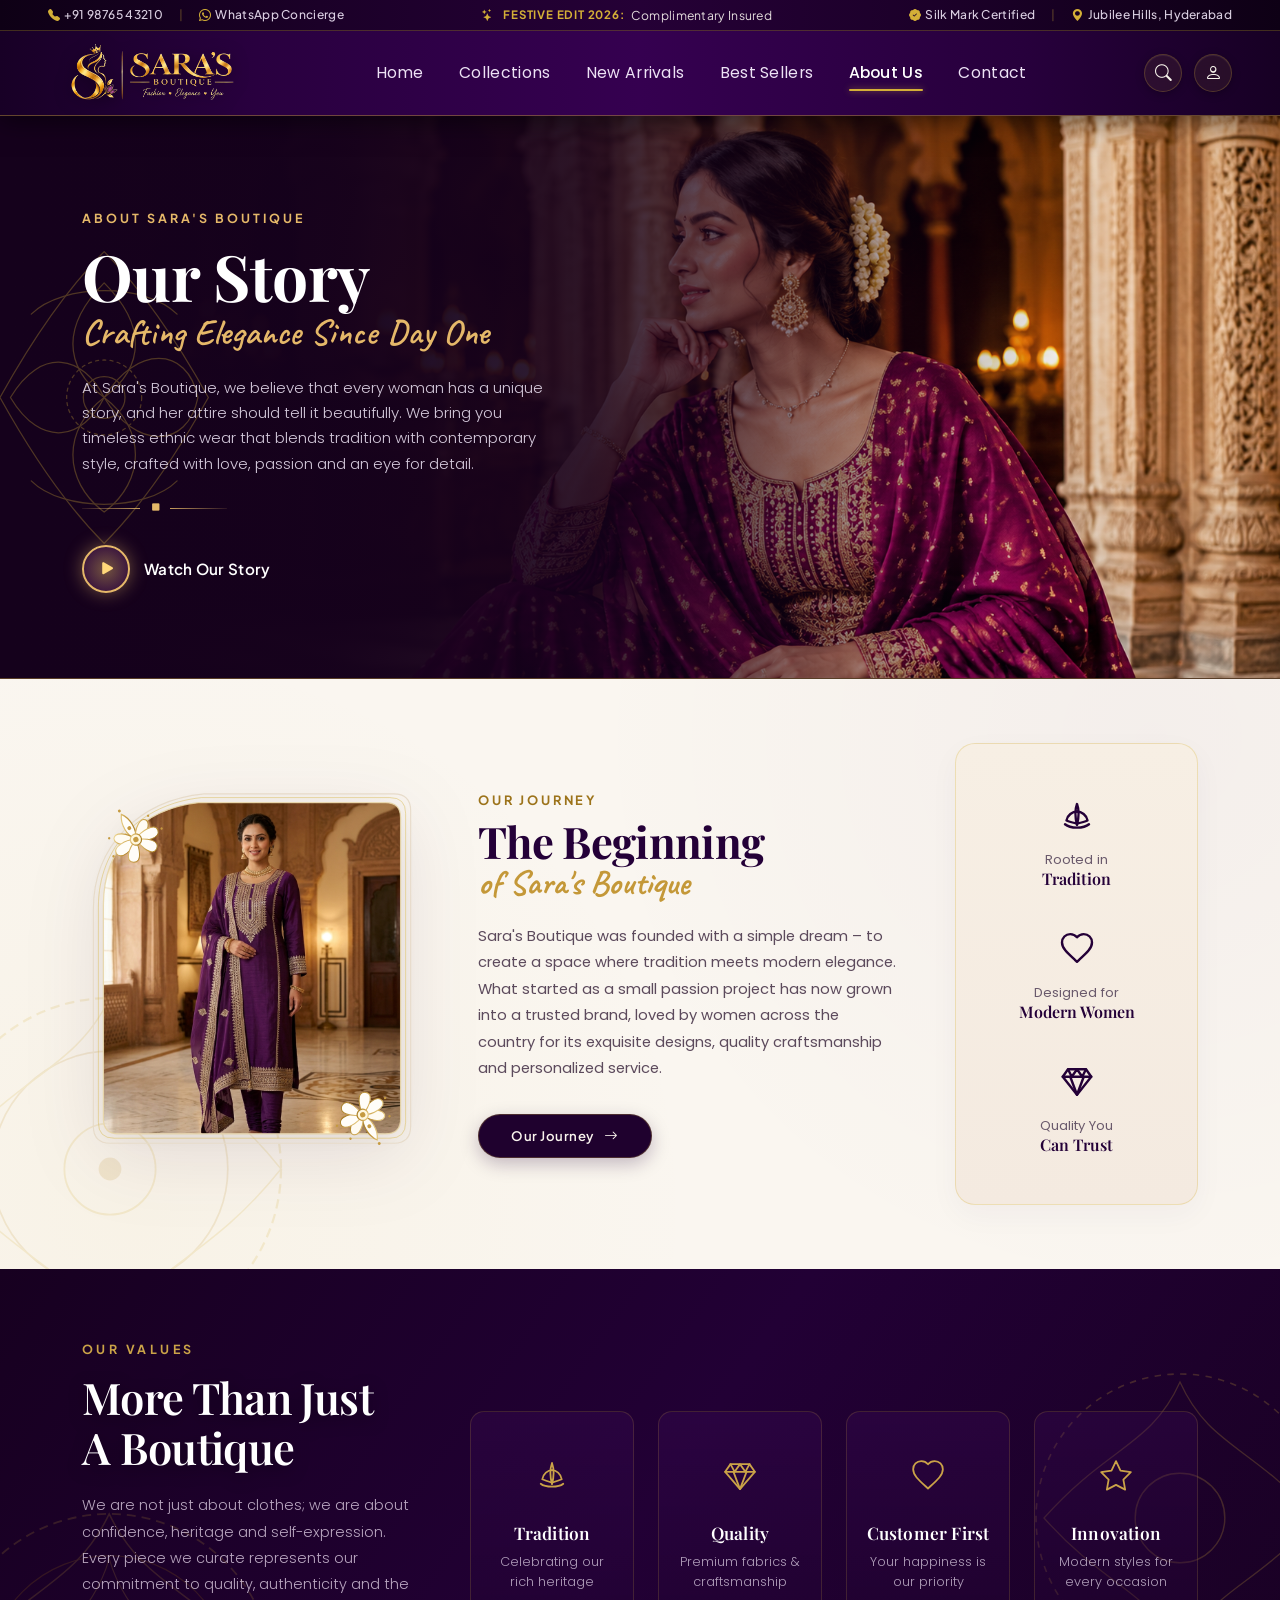
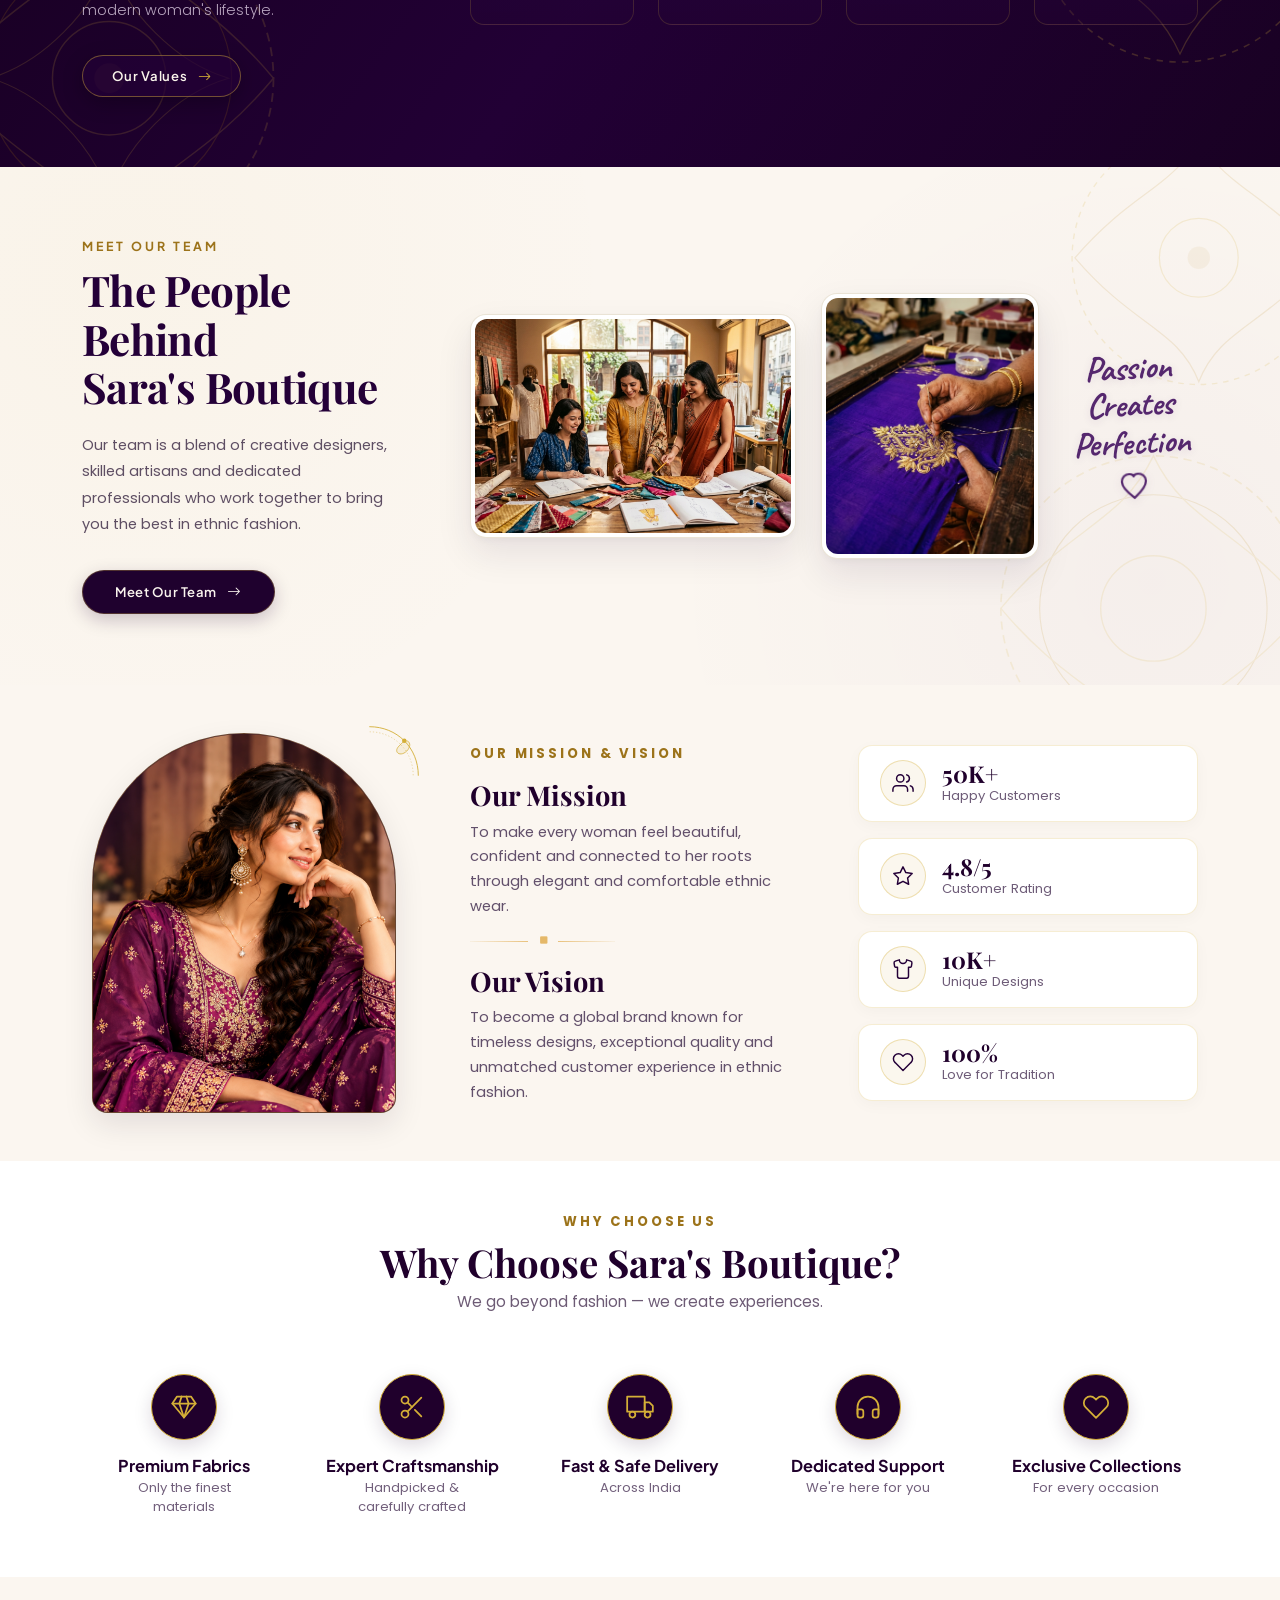
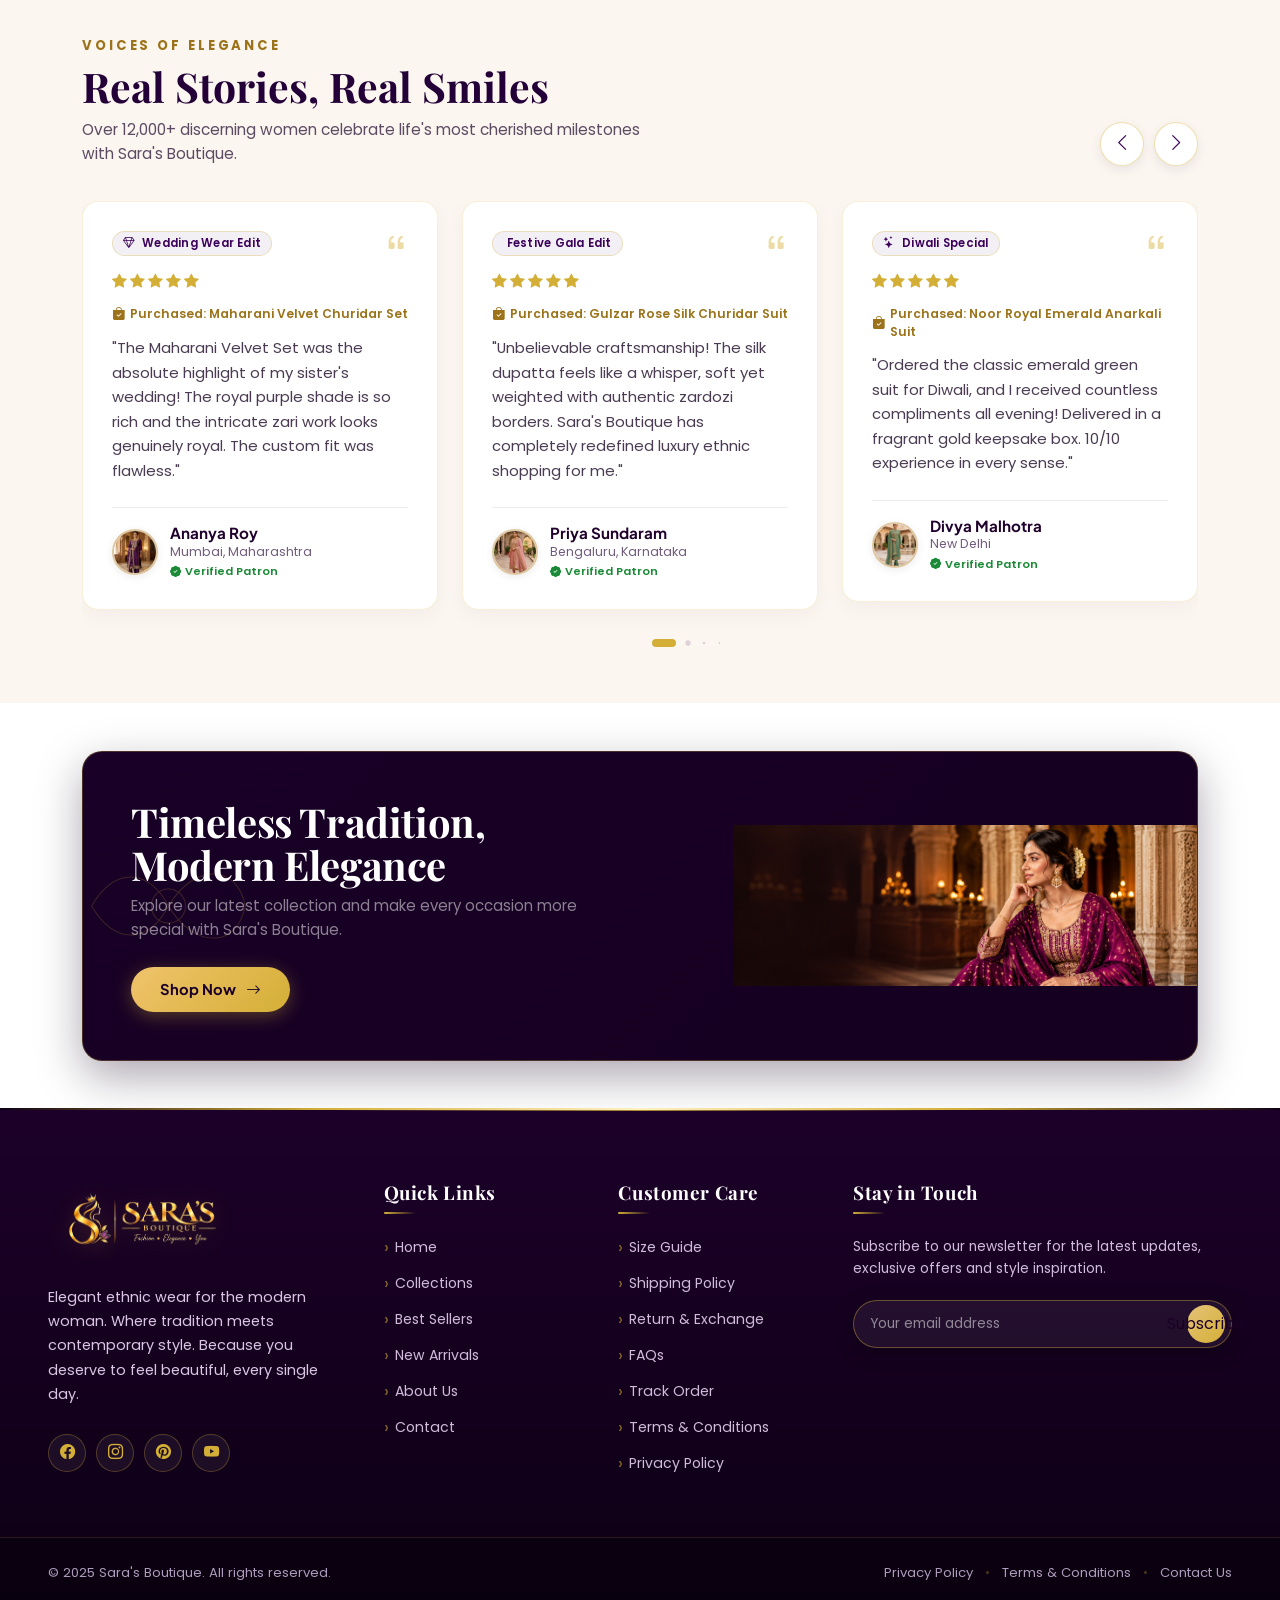
==== commit 62159657: "Update about.html" ====
--- a/about.html
+++ b/about.html
@@ -70,6 +70,9 @@
 
     <!-- Custom Luxury Stylesheet -->
     <link rel="stylesheet" href="css/style.css">
+    
+    <!-- Collection Page Custom Stylesheet -->
+    <link rel="stylesheet" href="css/collection.css">
 
     <!-- Modern 2026 Scroll Animation Stylesheet -->
     <link rel="stylesheet" href="css/scroll-animation.css">
@@ -1458,4 +1461,4 @@
     </script>
 </body>
 
-</html>+</html>
--- a/css/style.css
+++ b/css/style.css
@@ -521,6 +521,19 @@
     font-weight: 400;
     color: var(--gold);
     display: inline-block;
+    background: linear-gradient(
+    90deg,
+    #9B6B16 0%,
+    #D99B2B 18%,
+    #FFE9A0 38%,
+    #F4C95D 50%,
+    #FFF1B2 62%,
+    #D89A28 80%,
+    #9A6915 100%
+  );
+    -webkit-background-clip: text;
+    -webkit-text-fill-color: transparent;
+    background-clip: text;
 }
 
 .hero-desc {
@@ -774,6 +787,19 @@
     color: var(--gold-accent, #9c731a);
     display: inline-block;
     margin-bottom: 0.45rem;
+    /* background: linear-gradient(
+    90deg,
+    #9B6B16 0%,
+    #D99B2B 18%,
+    #FFE9A0 38%,
+    #F4C95D 50%,
+    #FFF1B2 62%,
+    #D89A28 80%,
+    #9A6915 100%
+  ); */
+    -webkit-background-clip: text;
+    /* -webkit-text-fill-color: transparent; */
+    /* background-clip: text; */
 }
 
 .section-title-luxury {
@@ -1705,7 +1731,7 @@
     width: 100%;
     height: 100%;
     object-fit: cover;
-    object-position: center 25%;
+    object-position: center 15%;
     transition: transform 0.7s ease;
     z-index: 1;
 }
@@ -4142,4 +4168,16 @@
     width: 100%;
     object-fit: cover;
     object-position: 85% center;
-}+}
+
+span.collection-script-subtitle.hero-load-item.delay-3 {
+    font-style: italic;
+    font-family: 'Playfair Display', serif;
+    font-weight: 400;
+    /* color: var(--gold); */
+    display: inline-block;
+    background: linear-gradient(90deg, #9B6B16 0%, #D99B2B 18%, #FFE9A0 38%, #F4C95D 50%, #FFF1B2 62%, #D89A28 80%, #9A6915 100%);
+    -webkit-background-clip: text;
+    -webkit-text-fill-color: #42424200;
+    background-clip: text;
+}
--- a/css/collection.css
+++ b/css/collection.css
@@ -0,0 +1,1202 @@
+        /* ── Collection Hero Banner ── */
+        .collection-hero-banner {
+            position: relative;
+            width: 100%;
+            min-height: clamp(380px, 32vw, 460px);
+            background-color: #170120;
+            background-image:
+                linear-gradient(to right,
+                    #15001c 0%,
+                    rgba(21, 0, 28, 0.96) 35%,
+                    rgba(21, 0, 28, 0.82) 55%,
+                    rgba(21, 0, 28, 0.35) 75%,
+                    rgba(21, 0, 28, 0.1) 100%),
+                url('../img/breadcrumbs.png');
+            background-size: cover;
+            background-position: center right;
+            background-repeat: no-repeat;
+            display: flex;
+            align-items: center;
+            padding: 3.5rem 0 3rem;
+            overflow: hidden;
+            border-bottom: 1.5px solid rgba(212, 175, 55, 0.35);
+            box-shadow: 0 10px 30px rgba(0, 0, 0, 0.45);
+        }
+
+        .collection-hero-inner {
+            position: relative;
+            z-index: 3;
+            max-width: 580px;
+        }
+
+        .collection-eyebrow {
+            font-family: var(--sans-font);
+            font-size: 0.78rem;
+            font-weight: 700;
+            letter-spacing: 0.26em;
+            text-transform: uppercase;
+            color: #e5b869;
+            margin-bottom: 0.75rem;
+            display: inline-flex;
+            align-items: center;
+            gap: 12px;
+        }
+
+        .collection-eyebrow::after {
+            content: '';
+            display: inline-block;
+            width: 32px;
+            height: 1.5px;
+            background: #e5b869;
+        }
+
+        .collection-main-title {
+            font-family: var(--heading-font);
+            font-size: clamp(2.4rem, 4.2vw, 3.8rem);
+            font-weight: 700;
+            color: #ffffff;
+            line-height: 1.08;
+            margin-bottom: 0.2rem;
+            letter-spacing: -0.015em;
+        }
+
+        .collection-script-subtitle {
+            font-family: 'Caveat', cursive;
+            font-size: clamp(1.8rem, 2.6vw, 2.4rem);
+            font-weight: 600;
+            color: #e5b869;
+            margin-bottom: 1.15rem;
+            line-height: 1.15;
+            display: block;
+        }
+
+        .collection-desc {
+            font-family: var(--body-font);
+            font-size: 0.92rem;
+            color: rgba(245, 235, 252, 0.88);
+            line-height: 1.65;
+            margin-bottom: 1.35rem;
+            max-width: 500px;
+            font-weight: 300;
+        }
+
+        .collection-ornate-divider {
+            display: flex;
+            align-items: center;
+            gap: 10px;
+            width: 140px;
+            margin-bottom: 1.4rem;
+        }
+
+        .collection-ornate-divider .line {
+            flex-grow: 1;
+            height: 1px;
+            background: linear-gradient(90deg, rgba(229, 184, 105, 0.1), rgba(229, 184, 105, 0.85));
+        }
+
+        .collection-ornate-divider .line:last-child {
+            background: linear-gradient(90deg, rgba(229, 184, 105, 0.85), rgba(229, 184, 105, 0.1));
+        }
+
+        .collection-ornate-divider .diamond {
+            color: #e5b869;
+            font-size: 0.6rem;
+            transform: rotate(45deg);
+        }
+
+        .collection-breadcrumbs {
+            font-family: var(--sans-font);
+            font-size: 0.76rem;
+            font-weight: 600;
+            letter-spacing: 0.14em;
+            text-transform: uppercase;
+            color: rgba(245, 235, 252, 0.82);
+            display: inline-flex;
+            align-items: center;
+            gap: 10px;
+            background: rgba(20, 0, 30, 0.65);
+            border: 1px solid rgba(229, 184, 105, 0.35);
+            padding: 6px 18px;
+            border-radius: 30px;
+            backdrop-filter: blur(8px);
+            -webkit-backdrop-filter: blur(8px);
+            margin: 0;
+            list-style: none;
+            box-shadow: 0 4px 14px rgba(0, 0, 0, 0.3);
+        }
+
+        .collection-breadcrumbs li {
+            display: inline-flex;
+            align-items: center;
+        }
+
+        .collection-breadcrumbs a {
+            color: rgba(245, 235, 252, 0.85);
+            text-decoration: none;
+            transition: color 0.25s ease, text-shadow 0.25s ease;
+        }
+
+        .collection-breadcrumbs a:hover {
+            color: #ffd87a;
+            text-shadow: 0 0 10px rgba(212, 175, 55, 0.5);
+        }
+
+        .collection-breadcrumbs .crumb-sep {
+            color: #e5b869;
+            font-size: 0.72rem;
+            opacity: 0.85;
+            margin: 0 2px;
+        }
+
+        .collection-breadcrumbs .active {
+            color: #ffd87a;
+            font-weight: 700;
+            text-shadow: 0 0 8px rgba(212, 175, 55, 0.4);
+        }
+
+        .collection-hero-callout {
+            position: absolute;
+            right: 4%;
+            bottom: 18%;
+            z-index: 3;
+            text-align: right;
+            user-select: none;
+            pointer-events: none;
+        }
+
+        .callout-script-text {
+            font-family: 'Caveat', cursive;
+            font-size: clamp(2rem, 3.2vw, 2.9rem);
+            font-weight: 700;
+            color: #ffd87a;
+            line-height: 1.05;
+            text-shadow: 0 4px 18px rgba(0, 0, 0, 0.7);
+        }
+
+        .callout-lotus-icon {
+            font-size: 1.8rem;
+            color: var(--gold);
+            filter: drop-shadow(0 2px 6px rgba(0, 0, 0, 0.5));
+            display: block;
+            margin-bottom: 2px;
+        }
+
+        /* ── Main Collection Area & Stability ── */
+        #mainCollectionArea {
+            overflow: hidden;
+            overflow-x: clip;
+            min-height: 800px;
+        }
+
+        #productsGridContainer {
+            min-height: 600px;
+        }
+
+        /* ── Category Filter Pills Row ── */
+        .category-filter-pills-wrap {
+            display: flex;
+            align-items: center;
+            gap: 10px;
+            overflow-x: auto;
+            scroll-behavior: smooth;
+            scrollbar-width: none;
+            -webkit-overflow-scrolling: touch;
+            padding: 6px 2px 14px 2px;
+            margin-bottom: 1.5rem;
+        }
+
+        .category-filter-pills-wrap::-webkit-scrollbar {
+            display: none;
+        }
+
+        .cat-pill-btn {
+            display: inline-flex;
+            align-items: center;
+            gap: 8px;
+            padding: 8px 18px;
+            border-radius: 50px;
+            border: 1px solid rgba(59, 0, 90, 0.18);
+            background: #ffffff;
+            color: #3b005a;
+            font-family: var(--sans-font);
+            font-size: 0.84rem;
+            font-weight: 500;
+            cursor: pointer;
+            white-space: nowrap;
+            transition: all 0.25s ease;
+            box-shadow: 0 2px 6px rgba(59, 0, 90, 0.04);
+        }
+
+        .cat-pill-btn:hover {
+            border-color: var(--gold);
+            color: #240038;
+            background: #fbf6ef;
+            transform: translateY(-2px);
+            box-shadow: 0 4px 12px rgba(212, 175, 55, 0.25);
+        }
+
+        .cat-pill-btn.active {
+            background: linear-gradient(135deg, #3B005A 0%, #240038 100%);
+            color: #ffffff;
+            border-color: var(--gold);
+            box-shadow: 0 4px 14px rgba(59, 0, 90, 0.35);
+            font-weight: 600;
+        }
+
+        .cat-pill-btn.active .pill-count {
+            background: rgba(212, 175, 55, 0.25);
+            color: var(--gold-light);
+        }
+
+        .pill-count {
+            font-size: 0.72rem;
+            padding: 2px 7px;
+            border-radius: 20px;
+            background: rgba(59, 0, 90, 0.08);
+            color: #6a5a70;
+            font-weight: 600;
+        }
+
+        /* ── Top Bar (Result count, Sort & Grid Switcher) ── */
+        .collection-control-bar {
+            background: #ffffff;
+            border: 1px solid rgba(212, 175, 55, 0.22);
+            border-radius: 12px;
+            padding: 10px 18px;
+            margin-bottom: 1.8rem;
+            box-shadow: 0 4px 12px rgba(36, 0, 56, 0.03);
+        }
+
+        .results-count-text {
+            font-family: var(--sans-font);
+            font-size: 0.88rem;
+            color: #5c4e62;
+            font-weight: 500;
+        }
+
+        .results-count-text strong {
+            color: #240038;
+            font-weight: 700;
+        }
+
+        .collection-sort-select {
+            font-family: var(--sans-font);
+            font-size: 0.84rem;
+            color: #240038;
+            border: 1px solid rgba(59, 0, 90, 0.2);
+            border-radius: 8px;
+            padding: 6px 14px;
+            background-color: #fbf8f5;
+            cursor: pointer;
+            transition: all 0.2s ease;
+        }
+
+        .collection-sort-select:focus {
+            outline: none;
+            border-color: var(--gold);
+            box-shadow: 0 0 0 2px rgba(212, 175, 55, 0.25);
+        }
+
+        .grid-view-btn {
+            width: 34px;
+            height: 34px;
+            display: inline-flex;
+            align-items: center;
+            justify-content: center;
+            border-radius: 6px;
+            border: 1px solid rgba(59, 0, 90, 0.18);
+            background: #ffffff;
+            color: #5c4e62;
+            font-size: 0.95rem;
+            cursor: pointer;
+            transition: all 0.2s ease;
+        }
+
+        .grid-view-btn:hover,
+        .grid-view-btn.active {
+            background: #240038;
+            color: var(--gold);
+            border-color: #240038;
+        }
+
+        /* ── Sidebar Filters ── */
+        .filters-sidebar-card {
+            background: #ffffff;
+            border: 1px solid rgba(212, 175, 55, 0.24);
+            border-radius: 16px;
+            padding: 1.6rem 1.4rem;
+            box-shadow: 0 6px 20px rgba(36, 0, 56, 0.04);
+            margin-bottom: 2rem;
+        }
+
+        .filters-header {
+            display: flex;
+            align-items: center;
+            justify-content: space-between;
+            padding-bottom: 1rem;
+            border-bottom: 1px solid rgba(59, 0, 90, 0.08);
+            margin-bottom: 1.3rem;
+        }
+
+        .filters-title {
+            font-family: var(--sans-font);
+            font-size: 0.95rem;
+            font-weight: 700;
+            color: #240038;
+            letter-spacing: 0.08em;
+            text-transform: uppercase;
+            margin: 0;
+        }
+
+        .btn-clear-filters {
+            background: transparent;
+            border: none;
+            font-family: var(--sans-font);
+            font-size: 0.78rem;
+            font-weight: 600;
+            color: #9c731a;
+            cursor: pointer;
+            padding: 0;
+            text-decoration: underline;
+            text-underline-offset: 3px;
+            transition: color 0.2s ease;
+        }
+
+        .btn-clear-filters:hover {
+            color: #d11a48;
+        }
+
+        .filter-group-block {
+            margin-bottom: 1.45rem;
+            padding-bottom: 1.3rem;
+            border-bottom: 1px solid rgba(59, 0, 90, 0.06);
+        }
+
+        .filter-group-block:last-child {
+            border-bottom: none;
+            margin-bottom: 0;
+            padding-bottom: 0;
+        }
+
+        .filter-group-title {
+            font-family: var(--sans-font);
+            font-size: 0.88rem;
+            font-weight: 700;
+            color: #240038;
+            margin-bottom: 0.85rem;
+            display: flex;
+            align-items: center;
+            justify-content: space-between;
+        }
+
+        .custom-filter-checkbox {
+            display: flex;
+            align-items: center;
+            justify-content: space-between;
+            margin-bottom: 0.65rem;
+            font-family: var(--sans-font);
+            font-size: 0.84rem;
+            color: #4b3e52;
+            cursor: pointer;
+            user-select: none;
+        }
+
+        .custom-filter-checkbox:hover {
+            color: #240038;
+        }
+
+        .custom-filter-checkbox input[type="checkbox"] {
+            width: 17px;
+            height: 17px;
+            border-radius: 4px;
+            accent-color: #3b005a;
+            cursor: pointer;
+            margin-right: 9px;
+        }
+
+        .filter-item-name {
+            display: inline-flex;
+            align-items: center;
+        }
+
+        .filter-item-count {
+            font-size: 0.76rem;
+            color: #8c7e92;
+            font-weight: 500;
+        }
+
+        /* Color Filter Rows */
+        .color-filter-row {
+            display: flex;
+            align-items: center;
+            justify-content: space-between;
+            margin-bottom: 0.6rem;
+            font-family: var(--sans-font);
+            font-size: 0.84rem;
+            color: #4b3e52;
+            cursor: pointer;
+            padding: 3px 6px;
+            border-radius: 6px;
+            transition: background 0.18s ease;
+        }
+
+        .color-filter-row:hover {
+            background: #faf4ed;
+            color: #240038;
+        }
+
+        .color-filter-row.active {
+            background: #f4ecf7;
+            font-weight: 600;
+            color: #3b005a;
+        }
+
+        .color-swatch-disc {
+            width: 15px;
+            height: 15px;
+            border-radius: 50%;
+            display: inline-block;
+            margin-right: 9px;
+            border: 1px solid rgba(0, 0, 0, 0.15);
+            box-shadow: 0 1px 3px rgba(0, 0, 0, 0.15);
+        }
+
+        /* Size Filter Chips */
+        .size-filter-chips {
+            display: flex;
+            flex-wrap: wrap;
+            gap: 8px;
+        }
+
+        .size-chip-btn {
+            border: 1px solid rgba(59, 0, 90, 0.2);
+            background: #ffffff;
+            color: #240038;
+            font-family: var(--sans-font);
+            font-size: 0.8rem;
+            font-weight: 600;
+            padding: 5px 12px;
+            border-radius: 6px;
+            cursor: pointer;
+            transition: all 0.2s ease;
+            display: inline-flex;
+            align-items: center;
+            gap: 5px;
+        }
+
+        .size-chip-btn:hover {
+            border-color: var(--gold);
+            background: #fbf6ef;
+        }
+
+        .size-chip-btn.active {
+            background: #3B005A;
+            color: #ffffff;
+            border-color: #3B005A;
+            box-shadow: 0 2px 8px rgba(59, 0, 90, 0.25);
+        }
+
+        /* Sidebar Promo Mini Banner */
+        .sidebar-promo-banner {
+            background: radial-gradient(circle at 70% 30%, #2e0047 0%, #1c002c 60%, #12001a 100%);
+            border: 1.5px solid rgba(212, 175, 55, 0.35);
+            border-radius: 16px;
+            overflow: hidden;
+            position: relative;
+            padding: 1.8rem 1.4rem;
+            color: #ffffff;
+            box-shadow: 0 10px 24px rgba(25, 0, 38, 0.25);
+        }
+
+        .sidebar-promo-img-wrap {
+            position: relative;
+            aspect-ratio: 4 / 3;
+            border-radius: 10px;
+            overflow: hidden;
+            margin-bottom: 1.1rem;
+            border: 1px solid rgba(212, 175, 55, 0.25);
+        }
+
+        .sidebar-promo-img-wrap img {
+            width: 100%;
+            height: 100%;
+            object-fit: cover;
+            object-position: center 20%;
+            transition: transform 0.4s ease;
+        }
+
+        .sidebar-promo-banner:hover .sidebar-promo-img-wrap img {
+            transform: scale(1.05);
+        }
+
+        .promo-tag-badge {
+            display: inline-block;
+            font-family: var(--sans-font);
+            font-size: 0.68rem;
+            font-weight: 700;
+            letter-spacing: 0.16em;
+            text-transform: uppercase;
+            color: var(--gold);
+            margin-bottom: 0.35rem;
+        }
+
+        .promo-card-heading {
+            font-family: var(--heading-font);
+            font-size: 1.4rem;
+            font-weight: 700;
+            color: #ffffff;
+            margin-bottom: 0.35rem;
+            line-height: 1.15;
+        }
+
+        .promo-card-subtext {
+            font-family: var(--sans-font);
+            font-size: 0.8rem;
+            color: rgba(245, 235, 252, 0.82);
+            line-height: 1.4;
+            margin-bottom: 1.1rem;
+        }
+
+        .btn-promo-shop {
+            display: inline-flex;
+            align-items: center;
+            gap: 8px;
+            background: linear-gradient(135deg, #f7d488 0%, #d4a046 100%);
+            color: #1a0026;
+            font-family: var(--sans-font);
+            font-size: 0.82rem;
+            font-weight: 700;
+            padding: 8px 18px;
+            border-radius: 50px;
+            text-decoration: none;
+            border: none;
+            transition: all 0.25s ease;
+            box-shadow: 0 4px 12px rgba(212, 175, 55, 0.3);
+        }
+
+        .btn-promo-shop:hover {
+            background: linear-gradient(135deg, #fae2b1 0%, #e8b656 100%);
+            color: #000;
+            transform: translateY(-2px);
+            box-shadow: 0 6px 18px rgba(212, 175, 55, 0.5);
+        }
+
+        /* ── Product Card Scoped Design (Exact shop.png match) ── */
+        .collection-product-card {
+            background: #ffffff;
+            border-radius: 12px;
+            border: 1px solid rgba(212, 175, 55, 0.22);
+            overflow: hidden;
+            display: flex;
+            flex-direction: column;
+            height: 100%;
+            transition: transform 0.28s ease, box-shadow 0.28s ease, border-color 0.28s ease;
+            box-shadow: 0 4px 14px rgba(40, 10, 51, 0.04);
+            position: relative;
+        }
+
+        .collection-product-card:hover {
+            transform: translateY(-5px);
+            border-color: var(--gold);
+            box-shadow: 0 12px 28px rgba(59, 0, 90, 0.12);
+        }
+
+        .c-card-img-wrap {
+            position: relative;
+            width: 100%;
+            aspect-ratio: 3 / 4;
+            background: #f7f1e7;
+            overflow: hidden;
+        }
+
+        .c-card-img-wrap img {
+            width: 100%;
+            height: 100%;
+            object-fit: cover;
+            object-position: center 18%;
+            transition: transform 0.5s ease;
+        }
+
+        .collection-product-card:hover .c-card-img-wrap img {
+            transform: scale(1.06);
+        }
+
+        /* Badges */
+        .badge-card-pill {
+            position: absolute;
+            top: 10px;
+            left: 10px;
+            font-family: var(--sans-font);
+            font-size: 0.66rem;
+            font-weight: 700;
+            padding: 3px 8px;
+            border-radius: 20px;
+            letter-spacing: 0.03em;
+            z-index: 3;
+            box-shadow: 0 2px 6px rgba(0, 0, 0, 0.15);
+        }
+
+        .badge-bestseller {
+            background: linear-gradient(135deg, #d4a046 0%, #b8860b 100%);
+            color: #170024;
+        }
+
+        .badge-new {
+            background: linear-gradient(135deg, #3B005A 0%, #200030 100%);
+            color: #ffffff;
+            border: 1px solid rgba(212, 175, 55, 0.35);
+        }
+
+        .badge-trending {
+            background: linear-gradient(135deg, #c7385d 0%, #9e1b32 100%);
+            color: #ffffff;
+        }
+
+        .badge-limited {
+            background: linear-gradient(135deg, #b83a1b 0%, #8c1c13 100%);
+            color: #ffffff;
+        }
+
+        .c-card-body {
+            padding: 12px 14px 14px;
+            display: flex;
+            flex-direction: column;
+            flex-grow: 1;
+            background: #ffffff;
+        }
+
+        .c-card-title {
+            font-family: var(--heading-font);
+            font-size: 0.94rem;
+            font-weight: 600;
+            color: #240038;
+            margin-bottom: 4px;
+            line-height: 1.25;
+            white-space: nowrap;
+            overflow: hidden;
+            text-overflow: ellipsis;
+        }
+
+        .c-price-row {
+            display: flex;
+            align-items: baseline;
+            gap: 6px;
+            margin-bottom: 5px;
+            font-family: var(--sans-font);
+        }
+
+        .c-curr-price {
+            font-size: 0.98rem;
+            font-weight: 700;
+            color: #3b005a;
+        }
+
+        .c-old-price {
+            font-size: 0.78rem;
+            text-decoration: line-through;
+            color: #928399;
+        }
+
+        .c-discount-badge {
+            font-size: 0.68rem;
+            font-weight: 700;
+            color: #b8860b;
+            background: #fff8e8;
+            padding: 1px 5px;
+            border-radius: 4px;
+            border: 1px solid rgba(212, 175, 55, 0.3);
+        }
+
+        .c-card-rating {
+            display: flex;
+            align-items: center;
+            gap: 5px;
+            font-size: 0.72rem;
+            color: #e9a224;
+            margin-bottom: 8px;
+        }
+
+        .c-rating-count {
+            color: #8c8291;
+            font-size: 0.72rem;
+        }
+
+        .c-swatches-row {
+            display: flex;
+            align-items: center;
+            gap: 6px;
+            margin-bottom: 12px;
+        }
+
+        .c-swatch-dot {
+            width: 13px;
+            height: 13px;
+            border-radius: 50%;
+            border: 1px solid rgba(0, 0, 0, 0.15);
+            cursor: pointer;
+            transition: transform 0.18s ease;
+        }
+
+        .c-swatch-dot:hover {
+            transform: scale(1.25);
+        }
+
+        .c-swatch-dot.active {
+            outline: 2px solid #3b005a;
+            outline-offset: 1px;
+        }
+
+        .btn-card-add-cart {
+            margin-top: auto;
+            width: 100%;
+            background: linear-gradient(135deg, #2b0042 0%, #170024 100%);
+            color: #ffffff;
+            border: 1px solid rgba(212, 175, 55, 0.4);
+            border-radius: 6px;
+            padding: 7px 12px;
+            font-family: var(--sans-font);
+            font-size: 0.8rem;
+            font-weight: 600;
+            display: inline-flex;
+            align-items: center;
+            justify-content: center;
+            gap: 6px;
+            cursor: pointer;
+            text-decoration: none;
+            transition: all 0.25s ease;
+        }
+
+        .btn-card-add-cart:hover {
+            background: linear-gradient(135deg, #e5c378 0%, #d4af37 100%);
+            color: #170024;
+            border-color: #d4af37;
+            text-decoration: none;
+            box-shadow: 0 4px 14px rgba(212, 175, 55, 0.4);
+        }
+
+        /* ── Pagination ── */
+        .collection-pagination-nav {
+            display: flex;
+            align-items: center;
+            justify-content: center;
+            gap: 8px;
+            margin: 2.5rem 0 3.5rem;
+        }
+
+        .page-num-btn {
+            width: 38px;
+            height: 38px;
+            border-radius: 6px;
+            border: 1px solid rgba(59, 0, 90, 0.15);
+            background: #ffffff;
+            color: #3b005a;
+            font-family: var(--sans-font);
+            font-size: 0.86rem;
+            font-weight: 600;
+            display: inline-flex;
+            align-items: center;
+            justify-content: center;
+            cursor: pointer;
+            transition: all 0.2s ease;
+        }
+
+        .page-num-btn:hover {
+            border-color: var(--gold);
+            background: #fbf8f3;
+            color: #240038;
+        }
+
+        .page-num-btn.active {
+            background: #240038;
+            color: var(--gold);
+            border-color: #240038;
+            box-shadow: 0 4px 10px rgba(36, 0, 56, 0.2);
+        }
+
+        /* ── LUXURY BRAND DESIGN TOKENS (ENSEMBLE SHOWCASE) ── */
+        :root {
+            --primary-purple: #3B005A;
+            --dark-purple: #240038;
+            --deep-purple-btn: #200030;
+            --headline-purple: #2B0743;
+            --script-purple: #4A1260;
+
+            --gold: #D4AF37;
+            --gold-light: #FFF1C5;
+            --gold-subtle: #C9A045;
+            --gold-dark: #B8860B;
+
+            --bg-canvas: #F8F4EE;
+            --banner-gradient-start: #EFE7F6;
+            --banner-gradient-mid: #F8F0FA;
+            --banner-gradient-end: #FBF6EF;
+            --text-muted: #5E4E63;
+        }
+
+        /* ── MAIN BANNER CONTAINER ── */
+        .ensemble-banner-wrapper {
+            width: 100%;
+            max-width: 1260px;
+            margin: 1.5rem auto 3.5rem auto;
+        }
+
+        .ensemble-card {
+            position: relative;
+            background: linear-gradient(120deg, var(--banner-gradient-start) 0%, var(--banner-gradient-mid) 42%, var(--banner-gradient-end) 100%);
+            border-radius: 20px;
+            border: 1px solid rgba(212, 175, 55, 0.28);
+            box-shadow: 0 18px 45px rgba(59, 0, 90, 0.08), 0 4px 14px rgba(0, 0, 0, 0.03);
+            overflow: hidden;
+            padding: clamp(2rem, 3.8vw, 3.4rem) clamp(1.8rem, 3.5vw, 3.2rem);
+        }
+
+        /* ── BACKGROUND GOLD FLORAL MANDALA WATERMARKS ── */
+        .mandala-watermark-bottom {
+            position: absolute;
+            left: 32%;
+            bottom: -60px;
+            width: 220px;
+            height: 220px;
+            pointer-events: none;
+            opacity: 0.18;
+            z-index: 1;
+        }
+
+        .mandala-watermark-right {
+            position: absolute;
+            right: -60px;
+            top: 50%;
+            transform: translateY(-50%);
+            width: 320px;
+            height: 320px;
+            pointer-events: none;
+            opacity: 0.22;
+            z-index: 1;
+        }
+
+        .banner-inner-content {
+            position: relative;
+            z-index: 2;
+        }
+
+        /* ── LEFT COLUMN: TYPOGRAPHY & LOTUS ICON ── */
+        .lotus-mark-wrap {
+            display: inline-flex;
+            flex-direction: column;
+            align-items: center;
+            margin-bottom: 0.9rem;
+        }
+
+        .lotus-svg {
+            width: 38px;
+            height: 34px;
+            stroke: var(--primary-purple);
+            fill: none;
+            stroke-width: 1.6;
+            stroke-linecap: round;
+            stroke-linejoin: round;
+        }
+
+        .lotus-stem-dot {
+            width: 1px;
+            height: 8px;
+            background: linear-gradient(to bottom, var(--gold-subtle), transparent);
+            margin-top: 2px;
+            position: relative;
+        }
+
+        .lotus-stem-dot::after {
+            content: '';
+            position: absolute;
+            bottom: -3px;
+            left: -1.5px;
+            width: 4px;
+            height: 4px;
+            border-radius: 50%;
+            background: var(--gold-subtle);
+        }
+
+        /* Dual-Style Serif Headline */
+        .headline-script-italic {
+            font-family: var(--heading-font);
+            font-size: clamp(2rem, 3.1vw, 2.9rem);
+            font-style: italic;
+            font-weight: 500;
+            color: var(--script-purple);
+            line-height: 1.1;
+            letter-spacing: -0.01em;
+            display: block;
+        }
+
+        .headline-bold-serif {
+            font-family: var(--heading-font);
+            font-size: clamp(2.35rem, 3.6vw, 3.35rem);
+            font-weight: 700;
+            color: var(--headline-purple);
+            line-height: 1.12;
+            letter-spacing: -0.015em;
+            margin-bottom: 1.15rem;
+            display: block;
+        }
+
+        .narrative-subtext {
+            font-family: var(--body-font);
+            font-size: clamp(0.88rem, 1.05vw, 0.96rem);
+            font-weight: 400;
+            line-height: 1.7;
+            color: var(--text-muted);
+            max-width: 410px;
+            margin-bottom: 2rem;
+        }
+
+        /* Deep Royal Purple Pill CTA Button */
+        .btn-explore-pill {
+            background-color: var(--deep-purple-btn);
+            color: #FFFFFF;
+            font-family: var(--sans-font);
+            font-size: 0.84rem;
+            font-weight: 600;
+            letter-spacing: 0.04em;
+            padding: 0.72rem 2.1rem;
+            border-radius: 50px;
+            border: 1px solid rgba(212, 175, 55, 0.35);
+            display: inline-flex;
+            align-items: center;
+            gap: 0.65rem;
+            text-decoration: none;
+            box-shadow: 0 6px 20px rgba(32, 0, 48, 0.28);
+            transition: all 0.35s cubic-bezier(0.2, 0.8, 0.2, 1);
+            white-space: nowrap;
+        }
+
+        .btn-explore-pill i {
+            font-size: 0.85rem;
+            transition: transform 0.3s ease;
+        }
+
+        .btn-explore-pill:hover {
+            background-color: var(--primary-purple);
+            color: var(--gold-light);
+            border-color: var(--gold);
+            transform: translateY(-2px);
+            box-shadow: 0 10px 25px rgba(59, 0, 90, 0.38), 0 0 15px rgba(212, 175, 55, 0.25);
+        }
+
+        .btn-explore-pill:hover i {
+            transform: translateX(4px);
+        }
+
+        /* ── RIGHT COLUMN: 4 OVERLAPPING ANGLED PHOTO CARDS ── */
+        .tilted-gallery-stage {
+            display: flex;
+            align-items: center;
+            justify-content: center;
+            position: relative;
+            padding: 1.5rem 0.5rem;
+            margin: 0 auto;
+        }
+
+        .fashion-tilt-card {
+            position: relative;
+            flex: 0 0 24.5%;
+            max-width: 165px;
+            aspect-ratio: 9 / 14;
+            border-radius: 12px;
+            background: #FFFFFF;
+            padding: 4px;
+            box-shadow: 0 14px 30px rgba(45, 8, 65, 0.13), 0 3px 8px rgba(0, 0, 0, 0.05);
+            border: 1px solid rgba(255, 255, 255, 0.95);
+            cursor: pointer;
+            transition: all 0.4s cubic-bezier(0.2, 0.8, 0.2, 1);
+            transform-origin: center bottom;
+        }
+
+        .fashion-tilt-card img {
+            width: 100%;
+            height: 100%;
+            object-fit: cover;
+            border-radius: 9px;
+            display: block;
+        }
+
+        /* Exact Tilted Orientations & Layer Overlaps matching reference */
+        .card-tilt-1 {
+            transform: rotate(-4.5deg) translateY(2px);
+            z-index: 2;
+            margin-right: -12px;
+        }
+
+        .card-tilt-2 {
+            transform: rotate(-1.5deg) translateY(-2px);
+            z-index: 3;
+            margin-right: -10px;
+        }
+
+        .card-tilt-3 {
+            transform: rotate(2deg) translateY(-4px);
+            z-index: 4;
+            margin-right: -10px;
+        }
+
+        .card-tilt-4 {
+            transform: rotate(4.2deg) translateY(4px);
+            z-index: 3;
+        }
+
+        /* Interactive Hover States */
+        .fashion-tilt-card:hover {
+            transform: rotate(0deg) scale(1.08) translateY(-10px);
+            z-index: 10;
+            box-shadow: 0 22px 42px rgba(45, 8, 65, 0.22), 0 0 16px rgba(212, 175, 55, 0.3);
+            border-color: var(--gold-light);
+        }
+
+        /* ── FLOATING IMAGE TOOLBAR ── */
+        .floating-tool-bar {
+            position: fixed;
+            bottom: 20px;
+            right: 20px;
+            z-index: 100;
+            background: rgba(32, 0, 48, 0.92);
+            backdrop-filter: blur(10px);
+            border: 1px solid rgba(212, 175, 55, 0.4);
+            border-radius: 50px;
+            padding: 6px 14px;
+            display: flex;
+            align-items: center;
+            gap: 10px;
+            box-shadow: 0 10px 30px rgba(0, 0, 0, 0.35);
+        }
+
+        .tool-btn {
+            background: transparent;
+            border: none;
+            color: var(--gold-light);
+            font-size: 0.74rem;
+            font-weight: 600;
+            letter-spacing: 0.05em;
+            display: inline-flex;
+            align-items: center;
+            gap: 5px;
+            cursor: pointer;
+            padding: 4px 8px;
+            border-radius: 20px;
+            transition: all 0.2s ease;
+        }
+
+        .tool-btn:hover {
+            background: rgba(212, 175, 55, 0.2);
+            color: #FFFFFF;
+        }
+
+        /* ── 4 Trust Guarantees Strip (Bottom of page matching reference) ── */
+        .trust-strip-card {
+            background: #fbf7f2;
+            border-top: 1px solid rgba(212, 175, 55, 0.25);
+            border-bottom: 1px solid rgba(212, 175, 55, 0.25);
+            padding: 2.2rem 0;
+            margin-bottom: 0;
+        }
+
+        .trust-point-item {
+            display: flex;
+            align-items: center;
+            gap: 14px;
+            justify-content: center;
+        }
+
+        .trust-icon-wrap {
+            width: 44px;
+            height: 44px;
+            border-radius: 50%;
+            border: 1.5px solid rgba(212, 175, 55, 0.5);
+            background: rgba(212, 175, 55, 0.08);
+            color: #240038;
+            display: flex;
+            align-items: center;
+            justify-content: center;
+            font-size: 1.25rem;
+            flex-shrink: 0;
+            transition: all 0.25s ease;
+        }
+
+        .trust-point-item:hover .trust-icon-wrap {
+            background: #240038;
+            color: var(--gold);
+            border-color: #240038;
+            transform: scale(1.08);
+        }
+
+        .trust-text-wrap {
+            display: flex;
+            flex-direction: column;
+        }
+
+        .trust-title {
+            font-family: var(--sans-font);
+            font-size: 0.88rem;
+            font-weight: 700;
+            color: #240038;
+            line-height: 1.25;
+        }
+
+        .trust-subtitle {
+            font-family: var(--sans-font);
+            font-size: 0.78rem;
+            color: #726277;
+            line-height: 1.25;
+            margin-top: 2px;
+        }
+
+        /* Responsive Breakpoints */
+        @media (max-width: 991.98px) {
+            .collection-hero-callout {
+                display: none;
+            }
+            .ensemble-card {
+                padding: 2.5rem 1.8rem;
+                text-align: center;
+            }
+            .lotus-mark-wrap {
+                margin: 0 auto 0.8rem auto;
+            }
+            .narrative-subtext {
+                margin-left: auto;
+                margin-right: auto;
+            }
+            .tilted-gallery-stage {
+                margin-top: 1.5rem;
+                justify-content: center;
+                flex-wrap: wrap;
+                gap: 12px;
+            }
+            .fashion-tilt-card {
+                flex: 0 0 42%;
+                max-width: 170px;
+                margin: 0 !important;
+                transform: none !important;
+            }
+            .fashion-tilt-card:hover {
+                transform: scale(1.05) !important;
+            }
+        }
+
+        @media (max-width: 767.98px) {
+            .collection-hero-banner {
+                padding: 2.6rem 0 2.2rem;
+                min-height: 320px;
+                background-position: 80% center;
+            }
+            .collection-main-title {
+                font-size: 2.2rem;
+            }
+            .collection-script-subtitle {
+                font-size: 1.6rem;
+            }
+        }
+
+        @media (max-width: 575.98px) {
+            .fashion-tilt-card {
+                flex: 0 0 44%;
+            }
+        }
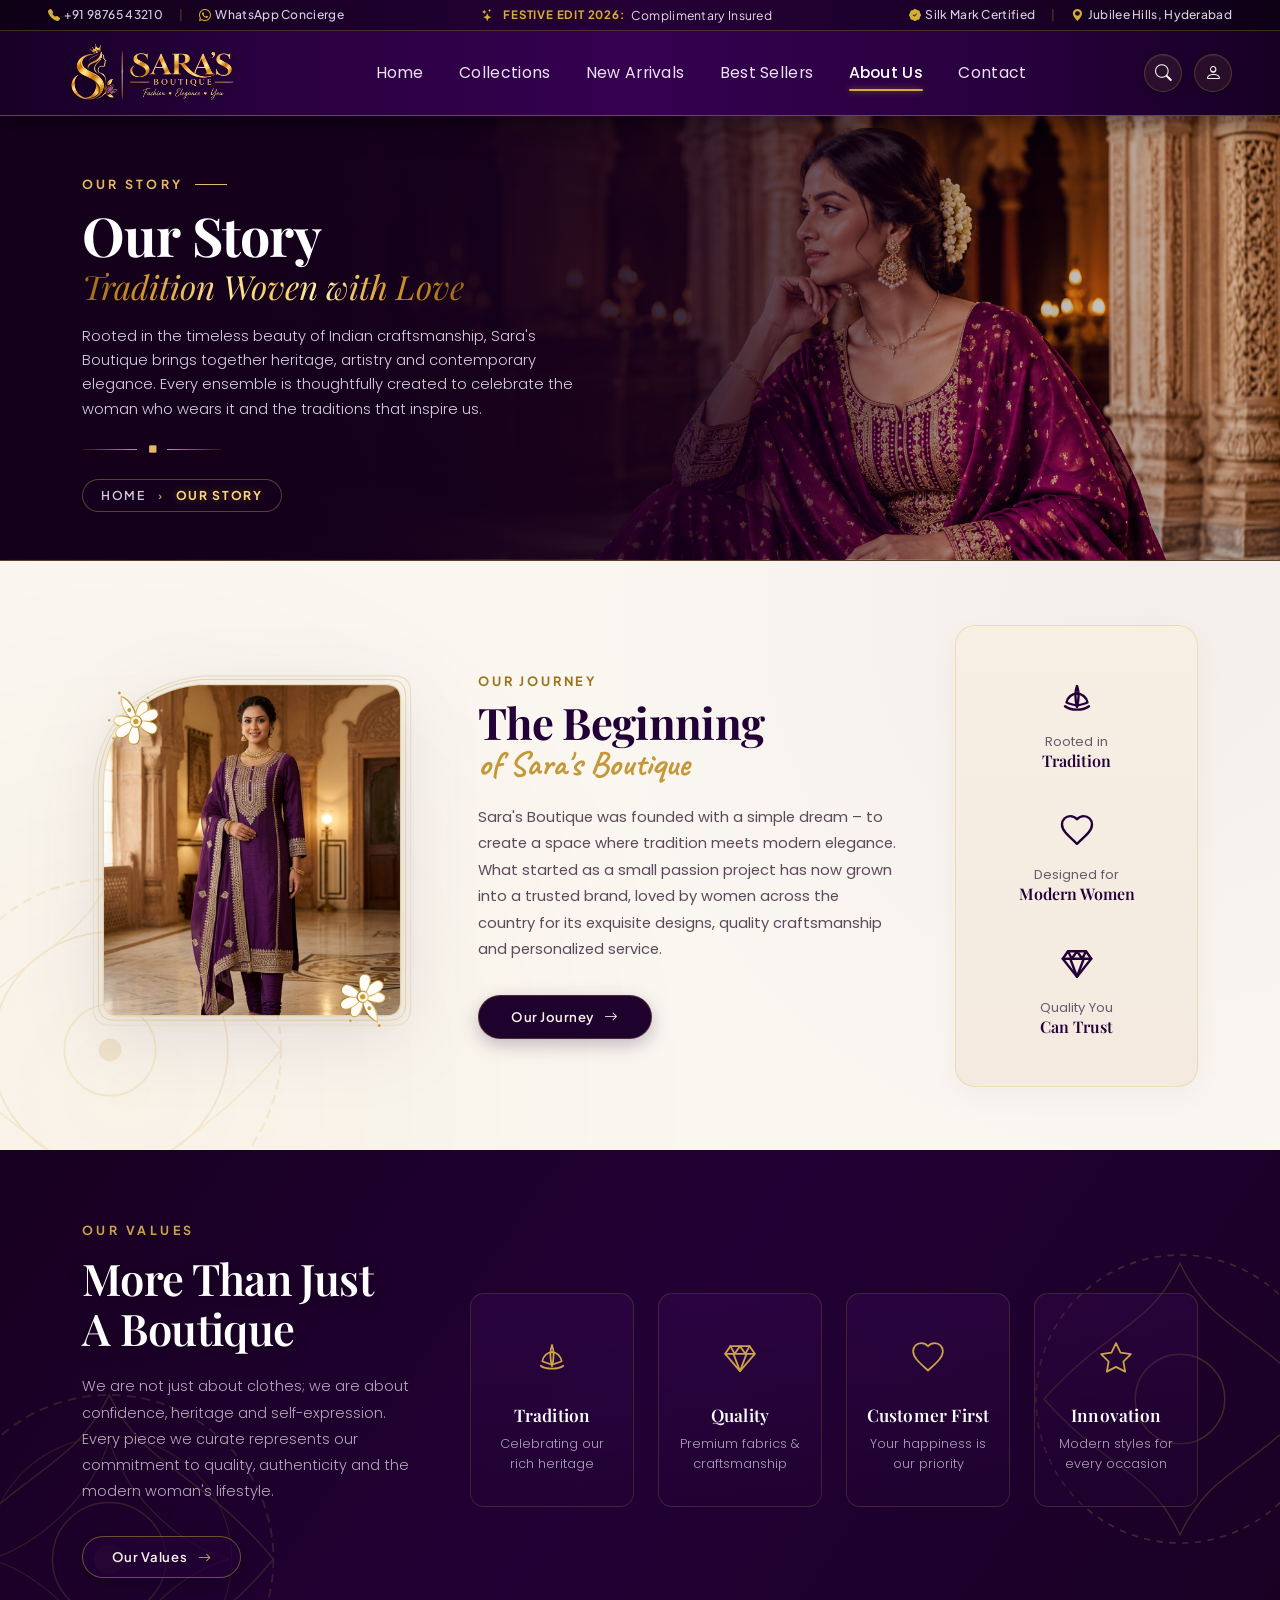
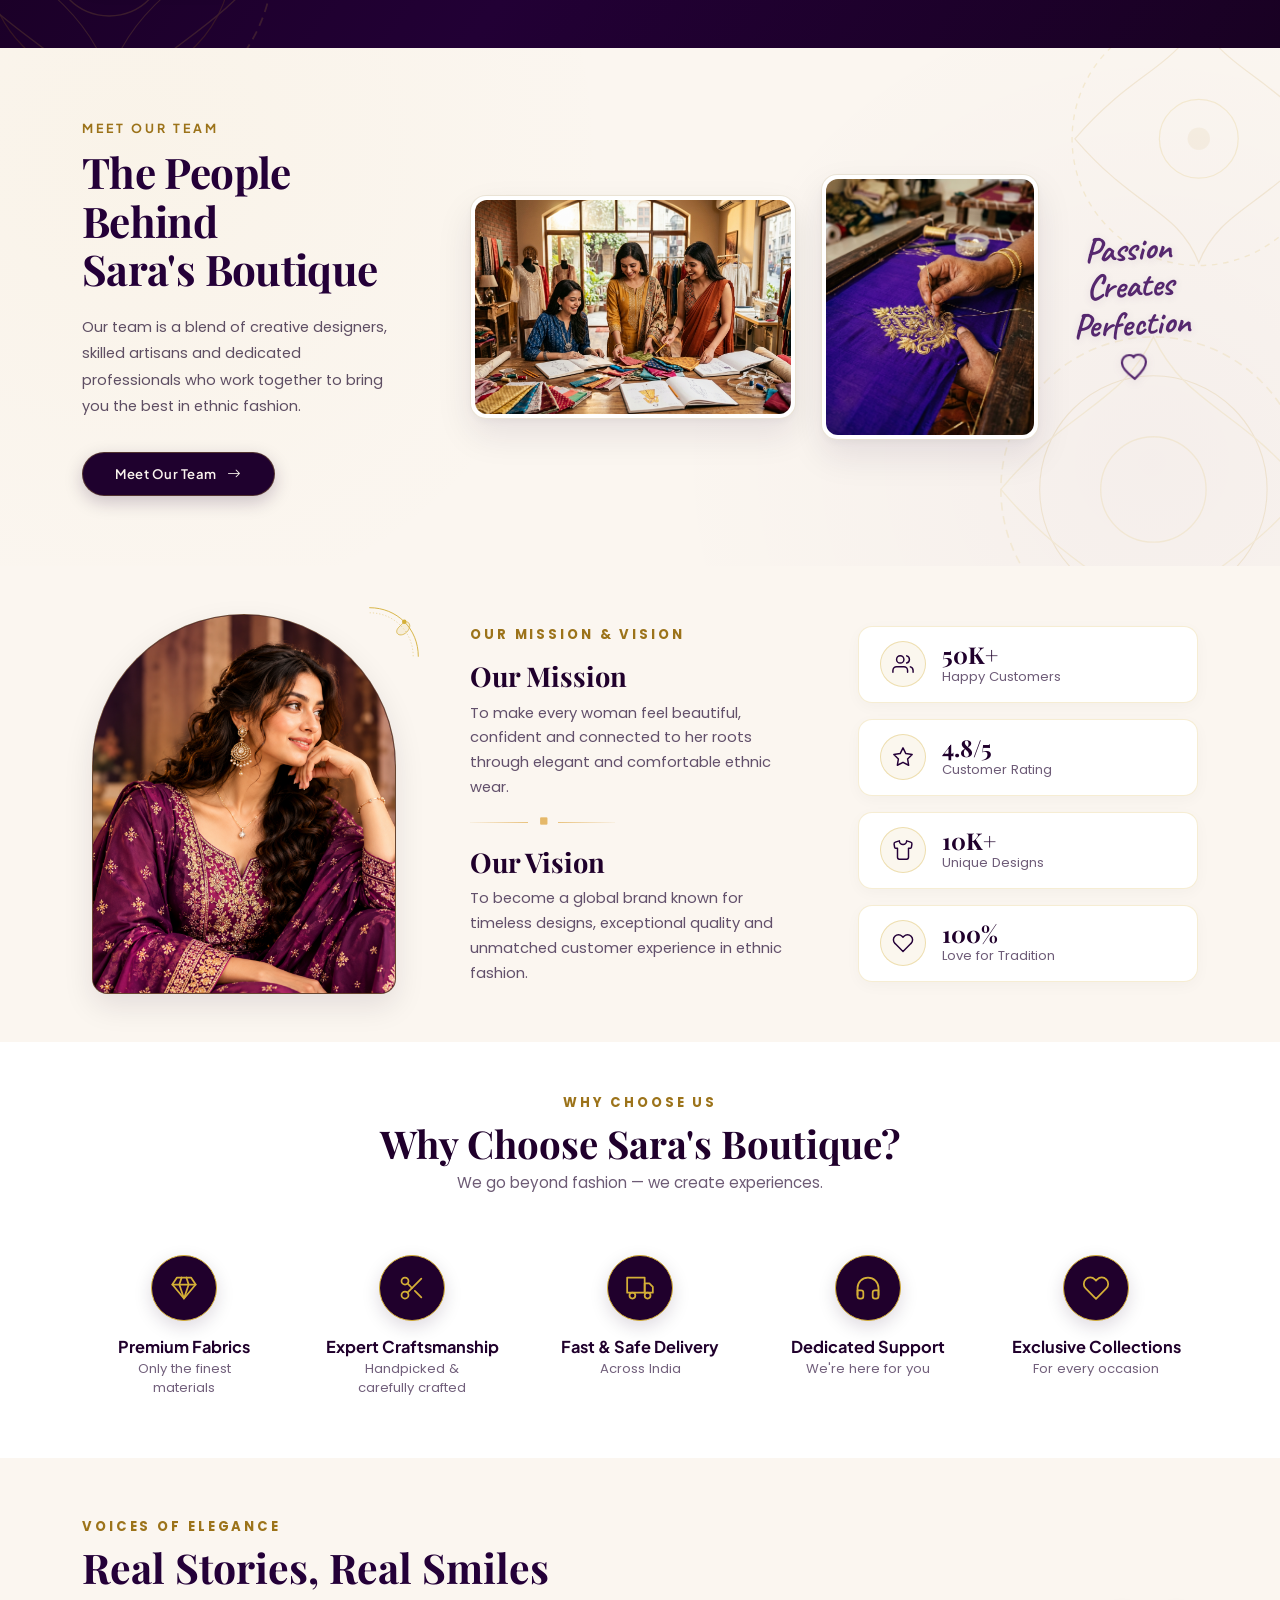
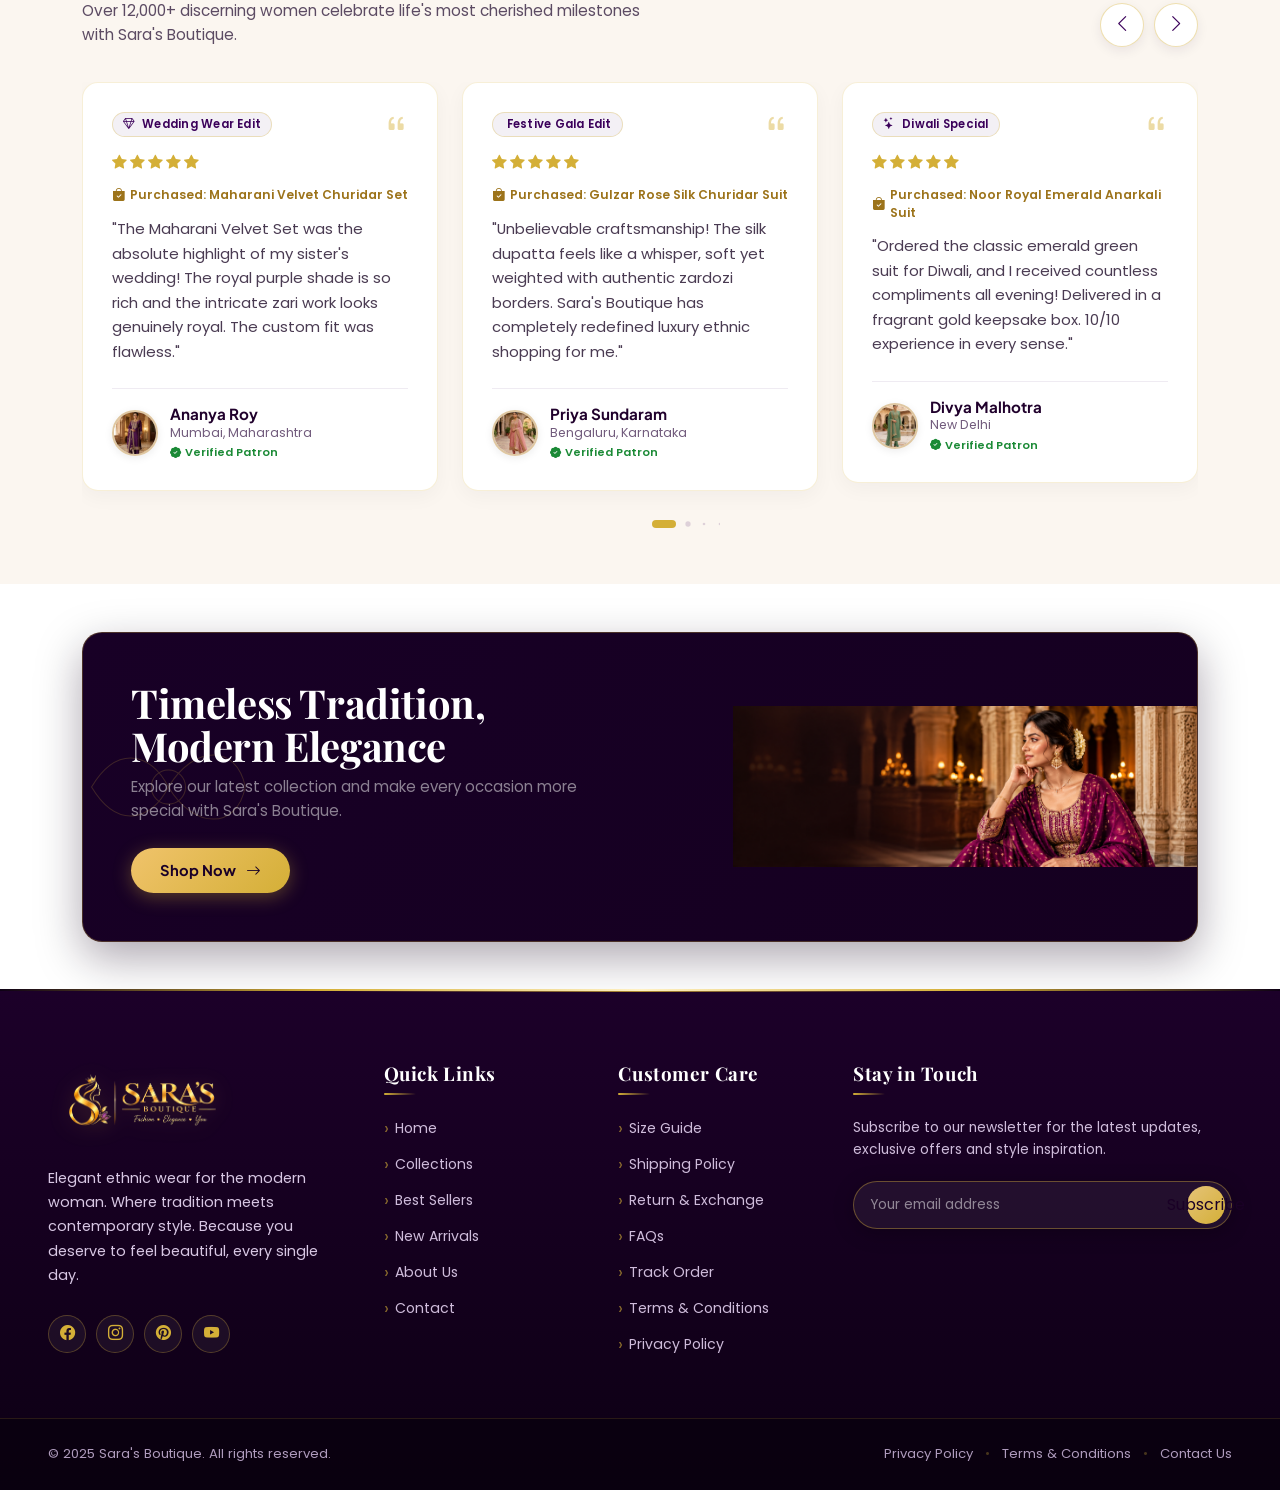
==== commit f3be44f0: "Update about.html" ====
--- a/about.html
+++ b/about.html
@@ -249,48 +249,47 @@
     </div>
 
     <!-- ===================== HERO / STORY BREADCRUMB BANNER ===================== -->
-    <section class="story-breadcrumb-banner" aria-label="Our Story - About Sara's Boutique">
-        <!-- Floral outline watermark on left side -->
-        <div class="story-floral-watermark" aria-hidden="true"></div>
-
-        <div class="container">
-            <div class="story-banner-inner hero-load-item">
-
-                <!-- Eyebrow -->
-                <span class="story-eyebrow">ABOUT SARA'S BOUTIQUE</span>
-
-                <!-- Main Title: Our Story -->
-                <h1 class="story-main-title">Our Story</h1>
-
-                <!-- Cursive Gold Subtitle: Crafting Elegance Since Day One -->
-                <span class="story-script-subtitle">Crafting Elegance Since Day One</span>
-
-                <!-- Description Paragraph -->
-                <p class="story-body-text">
-                    At Sara's Boutique, we believe that every woman has a unique story, and her attire should tell it
-                    beautifully. We bring you timeless ethnic wear that blends tradition with contemporary style,
-                    crafted with love, passion and an eye for detail.
-                </p>
-
-                <!-- Gold Ornate Divider Line (— ◆ —) -->
-                <div class="story-ornate-divider" aria-hidden="true">
-                    <span class="ornate-line"></span>
-                    <span class="ornate-diamond"><i class="bi bi-diamond-fill"></i></span>
-                    <span class="ornate-line"></span>
-                </div>
-
-                <!-- Watch Our Story CTA with Glowing Circular Play Button -->
-                <button type="button" class="watch-story-cta" onclick="openStoryVideo()"
-                    aria-label="Watch Our Story Video">
-                    <span class="btn-story-play">
-                        <i class="bi bi-play-fill"></i>
-                    </span>
-                    <span class="story-play-text">Watch Our Story</span>
-                </button>
-
-            </div>
+  <section class="collection-hero-banner" aria-label="Our Story About Banner">
+    <div class="container position-relative">
+        <div class="collection-hero-inner">
+
+            <!-- Gold Eyebrow -->
+            <span class="collection-eyebrow hero-load-item delay-1">OUR STORY</span>
+
+            <!-- Main Title -->
+            <h1 class="collection-main-title hero-load-item delay-2">Our Story</h1>
+
+            <!-- Cursive Gold Script -->
+            <span class="collection-script-subtitle hero-load-item delay-3">Tradition Woven with Love</span>
+
+            <!-- Description Paragraph -->
+            <p class="collection-desc hero-load-item delay-4">
+                Rooted in the timeless beauty of Indian craftsmanship, Sara's Boutique brings together
+                heritage, artistry and contemporary elegance. Every ensemble is thoughtfully created to
+                celebrate the woman who wears it and the traditions that inspire us.
+            </p>
+
+            <!-- Gold Ornate Divider Line -->
+            <div class="collection-ornate-divider hero-load-item delay-4" aria-hidden="true">
+                <span class="line"></span>
+                <span class="diamond"><i class="bi bi-diamond-fill"></i></span>
+                <span class="line"></span>
+            </div>
+
+            <!-- Breadcrumbs -->
+            <nav aria-label="breadcrumb" class="hero-load-item delay-5">
+                <ol class="collection-breadcrumbs">
+                    <li><a href="index.html">Home</a></li>
+                    <li class="crumb-sep">›</li>
+                    <li class="active">Our Story</li>
+                </ol>
+            </nav>
+
         </div>
-    </section>
+
+
+    </div>
+</section>
 
     <!-- ===================== MAIN CONTENT WRAPPER ===================== -->
     <main id="mainContent">
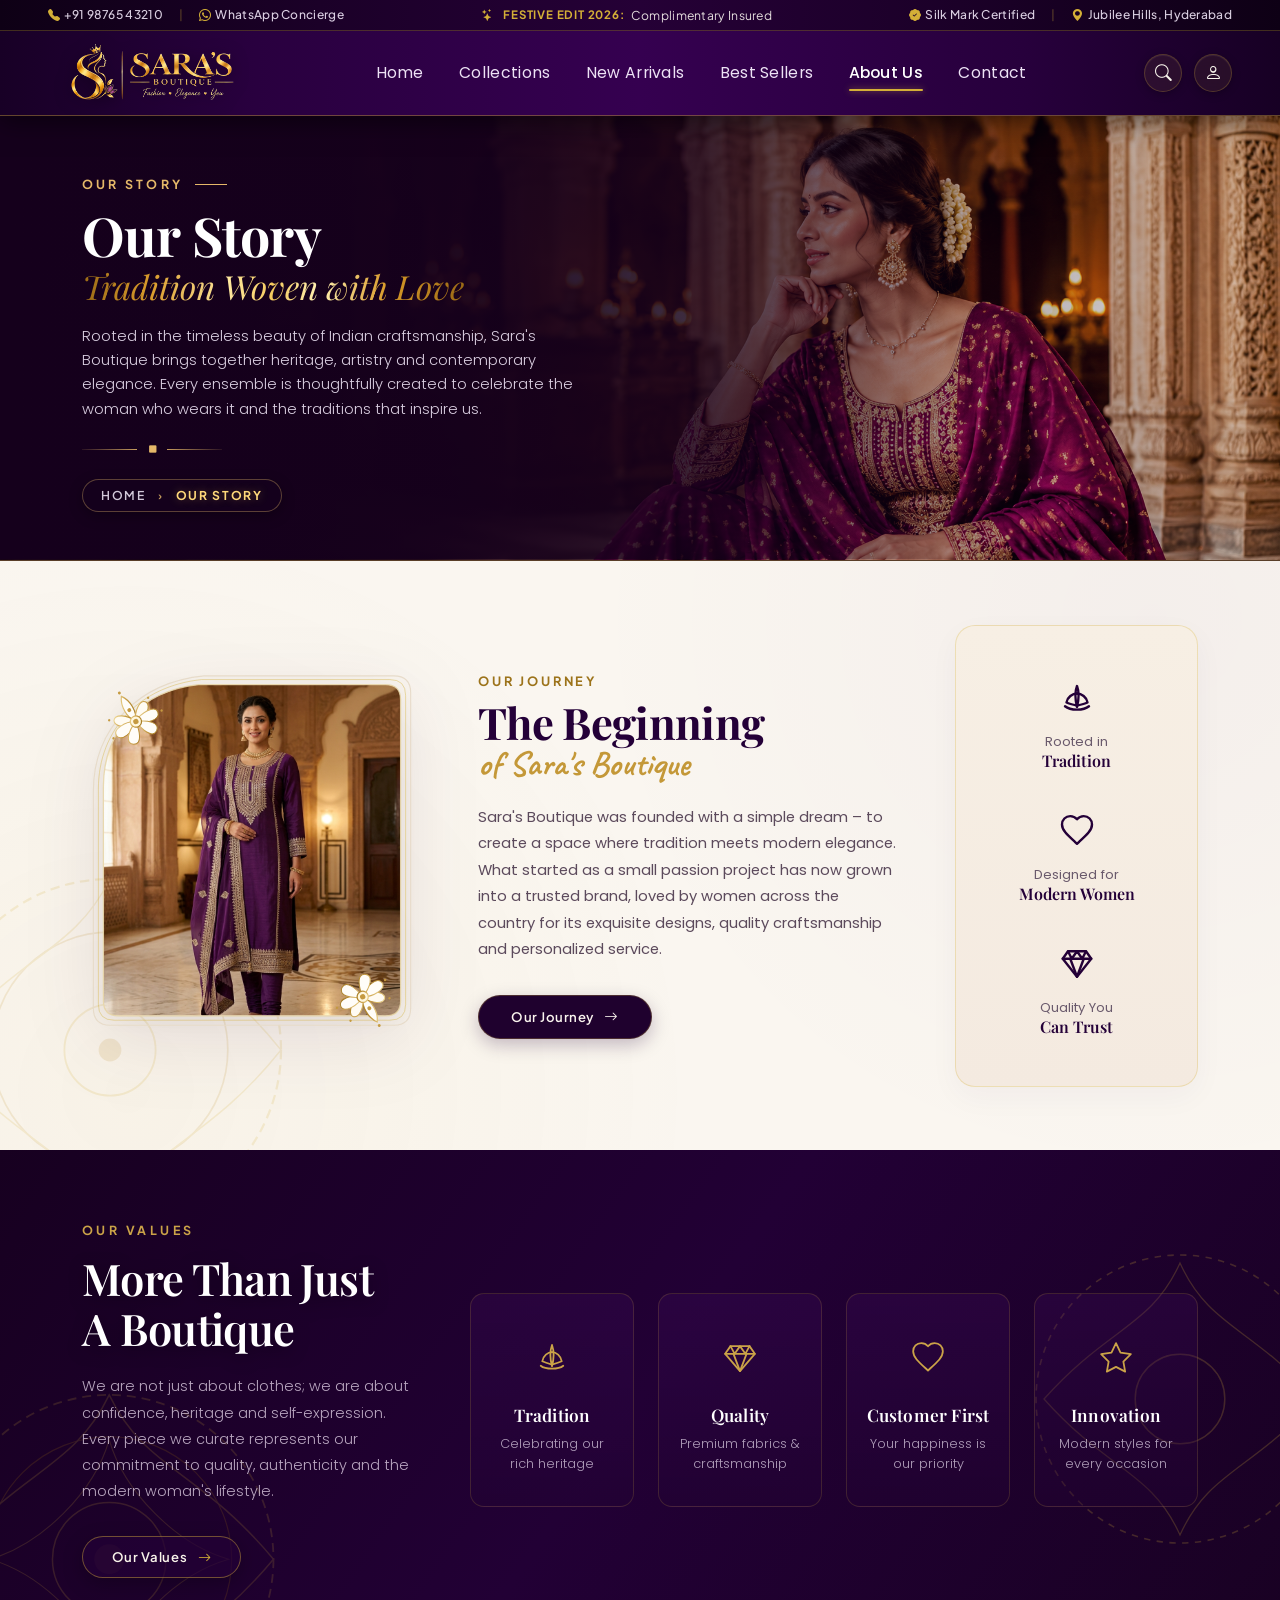
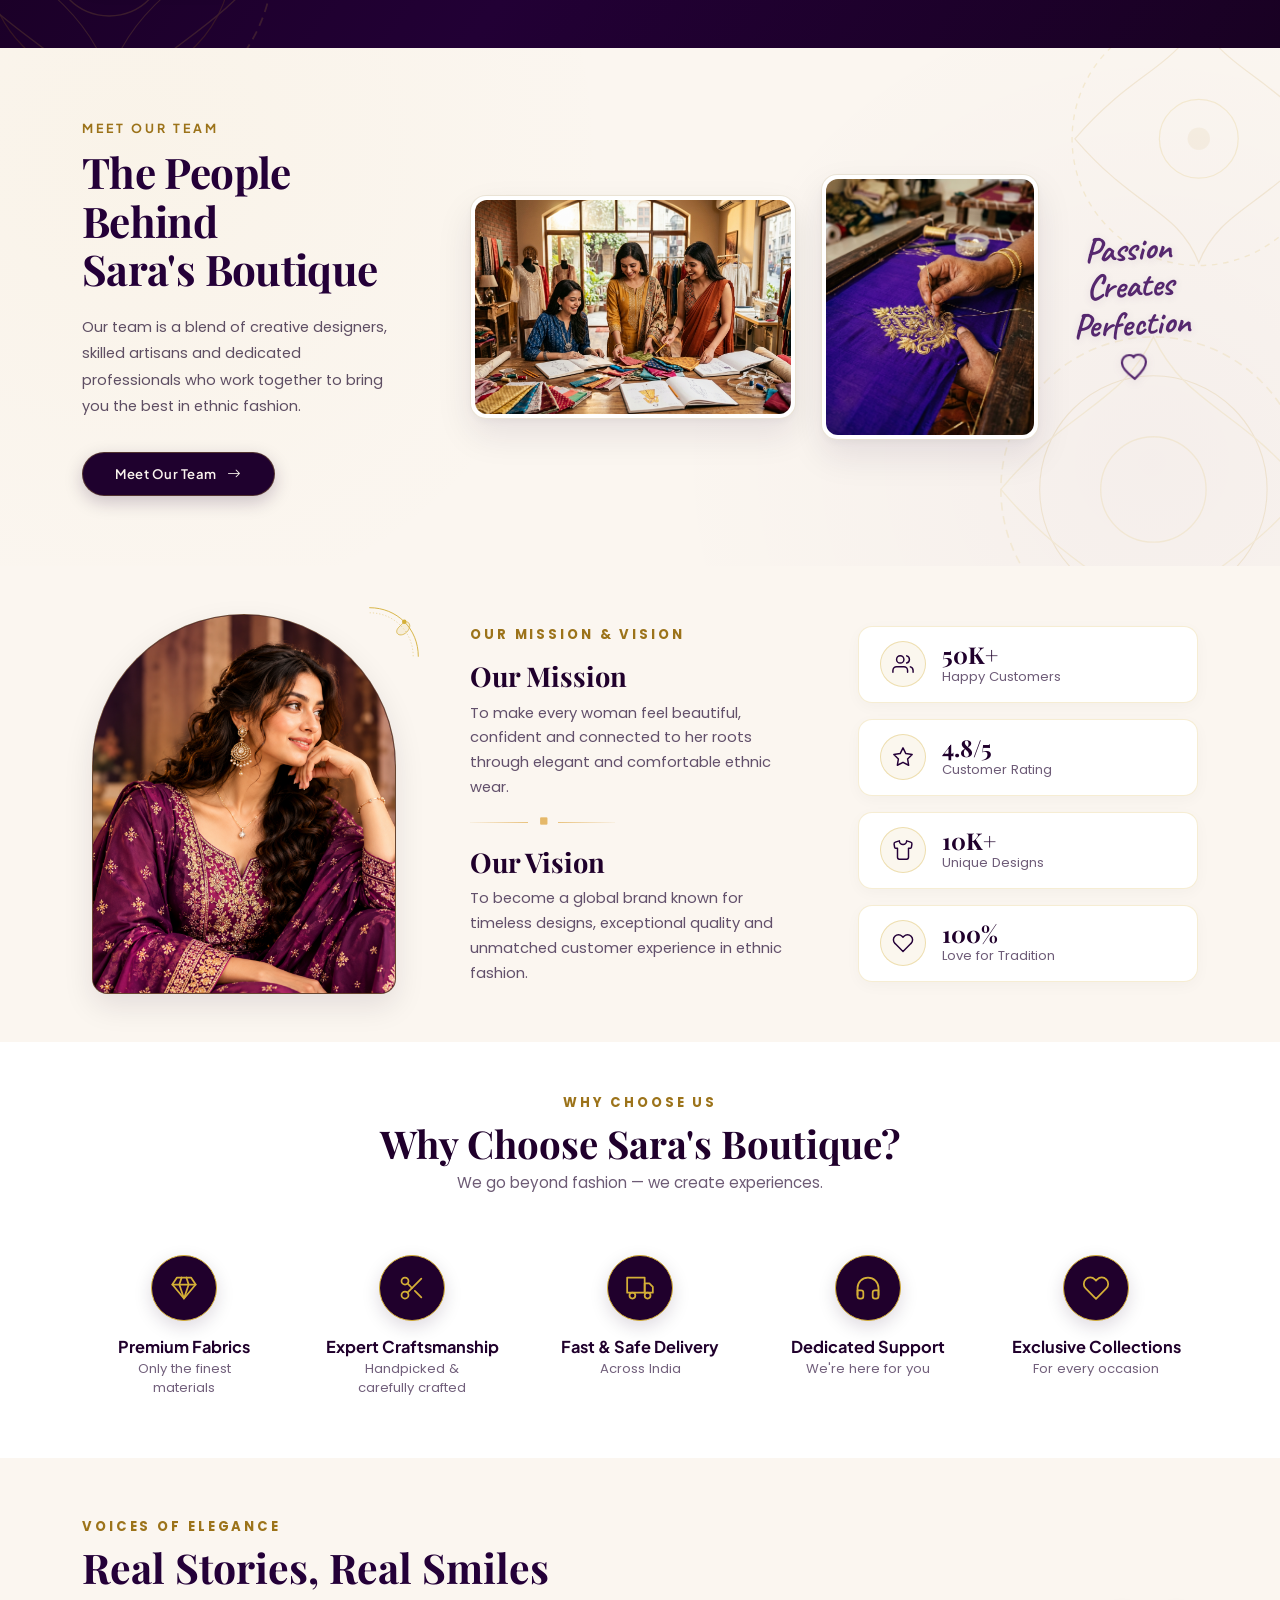
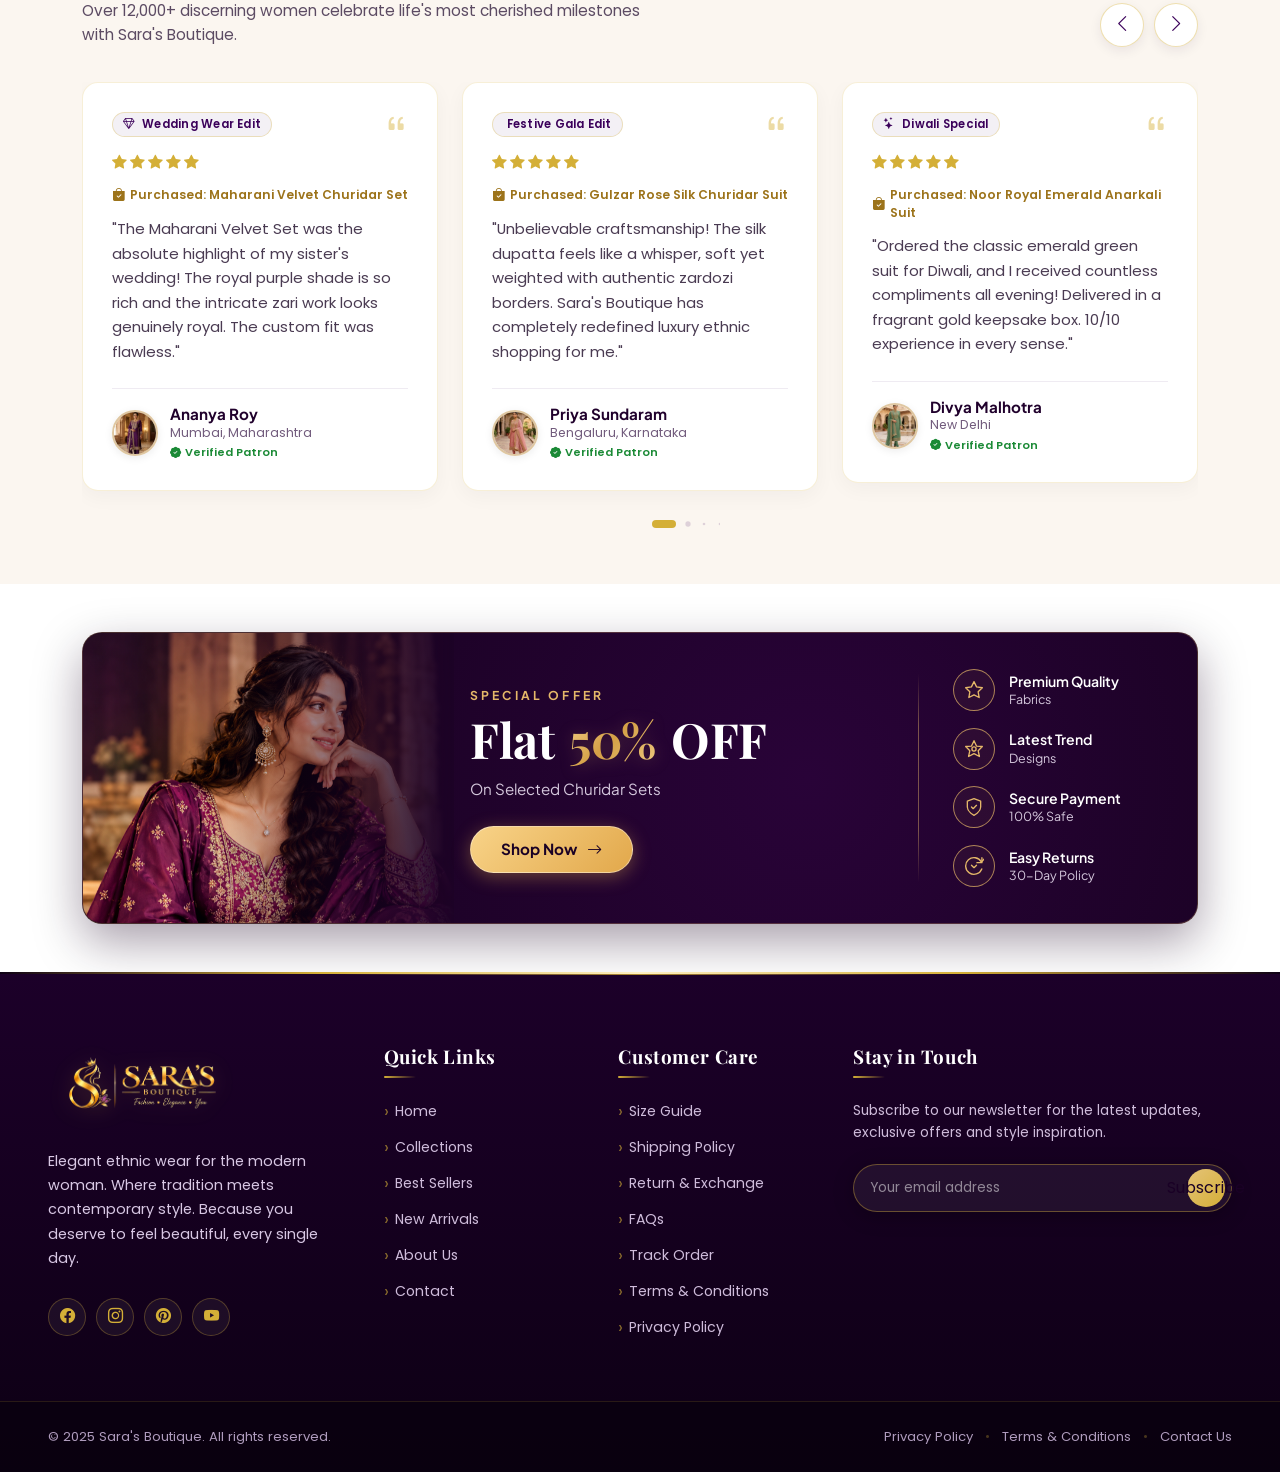
==== commit 541f5f88: "Update about.html" ====
--- a/about.html
+++ b/about.html
@@ -1230,37 +1230,111 @@
         </section>
 
         <!-- ===================== 7. BOTTOM CTA BANNER ===================== -->
-        <section class="section-bg-white py-4 py-lg-5" aria-label="Shop our collection">
+        <section class="offer-banner-section section-bg-white luxury-section-pad py-4 py-lg-5" aria-label="Special Festival Offer">
             <div class="container">
-                <div class="about-bottom-cta reveal-scale">
-                    <!-- Background Floral Watermark on Left -->
-                    <div class="cta-floral-watermark" aria-hidden="true"></div>
-
-                    <div class="row align-items-center g-0 position-relative z-2">
-                        <!-- Left Content Area -->
-                        <div class="col-lg-7 col-md-7 p-4 p-md-5">
-                            <h2 class="serif-title text-white fs-1 mb-2">
-                                Timeless Tradition,<br>Modern Elegance
-                            </h2>
-                            <p class="text-white-50 mb-4"
-                                style="max-width: 480px; font-size: 0.94rem; line-height: 1.6;">
-                                Explore our latest collection and make every occasion more special with Sara's Boutique.
-                            </p>
-                            <div>
-                                <a href="collection.html" class="btn-cta-gold">
-                                    <span>Shop Now</span>
-                                    <i class="bi bi-arrow-right"></i>
-                                </a>
-                            </div>
-                        </div>
-
-                        <!-- Right Model Container from img/breadcrumbs.png -->
-                        <div class="col-lg-5 col-md-5 d-none d-md-block">
-                            <div class="cta-model-container">
-                                <img src="img/breadcrumbs.png" alt="Sara's Boutique Regal Silk Ensembles"
-                                    class="cta-model-img" loading="lazy">
-                            </div>
-                        </div>
+                <div class="promo-banner-card reveal-scale active">
+                    <div class="row g-0 align-items-center">
+
+                        <!-- 1. LEFT COLUMN: Model Image with Smooth Gradient Blend -->
+                        <div class="col-12 col-lg-4 col-xl-4">
+                            <div class="model-col-wrap image-reveal active">
+                                <img src="img/offbanner.png" alt="Model wearing purple Churidar set" class="model-image" loading="eager">
+                                <div class="model-fade-overlay" aria-hidden="true"></div>
+                            </div>
+                        </div>
+
+                        <!-- 2. CENTER COLUMN: Offer Headline, Subtitle & CTA -->
+                        <div class="col-12 col-lg-5 col-xl-5">
+                            <div class="offer-center-wrap ps-lg-3 reveal-right active">
+                                <span class="offer-eyebrow">Special Offer</span>
+
+                                <h2 class="offer-main-title">
+                                    Flat <span class="offer-percent-highlight">50%</span> OFF
+                                </h2>
+
+                                <p class="offer-subtitle">
+                                    On Selected Churidar Sets
+                                </p>
+
+                                <div>
+                                    <a href="collection.html" class="btn-shop-pill">
+                                        <span>Shop Now</span>
+                                        <i class="bi bi-arrow-right"></i>
+                                    </a>
+                                </div>
+                            </div>
+                        </div>
+
+                        <!-- 3. RIGHT COLUMN: Vertical Gold Divider & Trust Badges -->
+                        <div class="col-12 col-lg-3 col-xl-3">
+                            <div class="features-col-wrap reveal-right delay-1 active">
+                                <!-- Vertical Divider line -->
+                                <div class="features-divider-line" aria-hidden="true"></div>
+
+                                <div class="features-vertical-list">
+
+                                    <!-- Feature 1: Premium Quality Fabrics -->
+                                    <div class="feature-badge-row">
+                                        <div class="feature-circle-icon">
+                                            <svg viewBox="0 0 24 24" stroke-width="1.6" stroke-linecap="round" stroke-linejoin="round">
+                                                <path d="M12 2l3.09 6.26L22 9.27l-5 4.87 1.18 6.88L12 17.77l-6.18 3.25L7 14.14 2 9.27l6.91-1.01L12 2z">
+                                                </path>
+                                            </svg>
+                                        </div>
+                                        <div class="feature-badge-text">
+                                            <span class="feature-text-title">Premium Quality</span>
+                                            <span class="feature-text-desc">Fabrics</span>
+                                        </div>
+                                    </div>
+
+                                    <!-- Feature 2: Latest Trend Designs -->
+                                    <div class="feature-badge-row">
+                                        <div class="feature-circle-icon">
+                                            <svg viewBox="0 0 24 24" stroke-width="1.6" stroke-linecap="round" stroke-linejoin="round">
+                                                <polygon points="12 2 15 8.5 22 9 17 14 18.5 21 12 17.5 5.5 21 7 14 2 9 9 8.5 12 2">
+                                                </polygon>
+                                                <circle cx="12" cy="12" r="2.5"></circle>
+                                            </svg>
+                                        </div>
+                                        <div class="feature-badge-text">
+                                            <span class="feature-text-title">Latest Trend</span>
+                                            <span class="feature-text-desc">Designs</span>
+                                        </div>
+                                    </div>
+
+                                    <!-- Feature 3: Secure Payment 100% Safe -->
+                                    <div class="feature-badge-row">
+                                        <div class="feature-circle-icon">
+                                            <svg viewBox="0 0 24 24" stroke-width="1.6" stroke-linecap="round" stroke-linejoin="round">
+                                                <path d="M12 22s8-4 8-10V5l-8-3-8 3v7c0 6 8 10 8 10z"></path>
+                                                <polyline points="9 12 11 14 15 10"></polyline>
+                                            </svg>
+                                        </div>
+                                        <div class="feature-badge-text">
+                                            <span class="feature-text-title">Secure Payment</span>
+                                            <span class="feature-text-desc">100% Safe</span>
+                                        </div>
+                                    </div>
+
+                                    <!-- Feature 4: Easy Returns 30-Day Policy -->
+                                    <div class="feature-badge-row">
+                                        <div class="feature-circle-icon">
+                                            <svg viewBox="0 0 24 24" stroke-width="1.6" stroke-linecap="round" stroke-linejoin="round">
+                                                <path d="M21.5 2v6h-6"></path>
+                                                <path d="M21.34 15.57a10 10 0 1 1-.57-8.38l5.67-5.67"></path>
+                                                <polyline points="9 11 12 14 15 11"></polyline>
+                                            </svg>
+                                        </div>
+                                        <div class="feature-badge-text">
+                                            <span class="feature-text-title">Easy Returns</span>
+                                            <span class="feature-text-desc">30-Day Policy</span>
+                                        </div>
+                                    </div>
+
+                                </div>
+                            </div>
+                        </div>
+
                     </div>
                 </div>
             </div>
